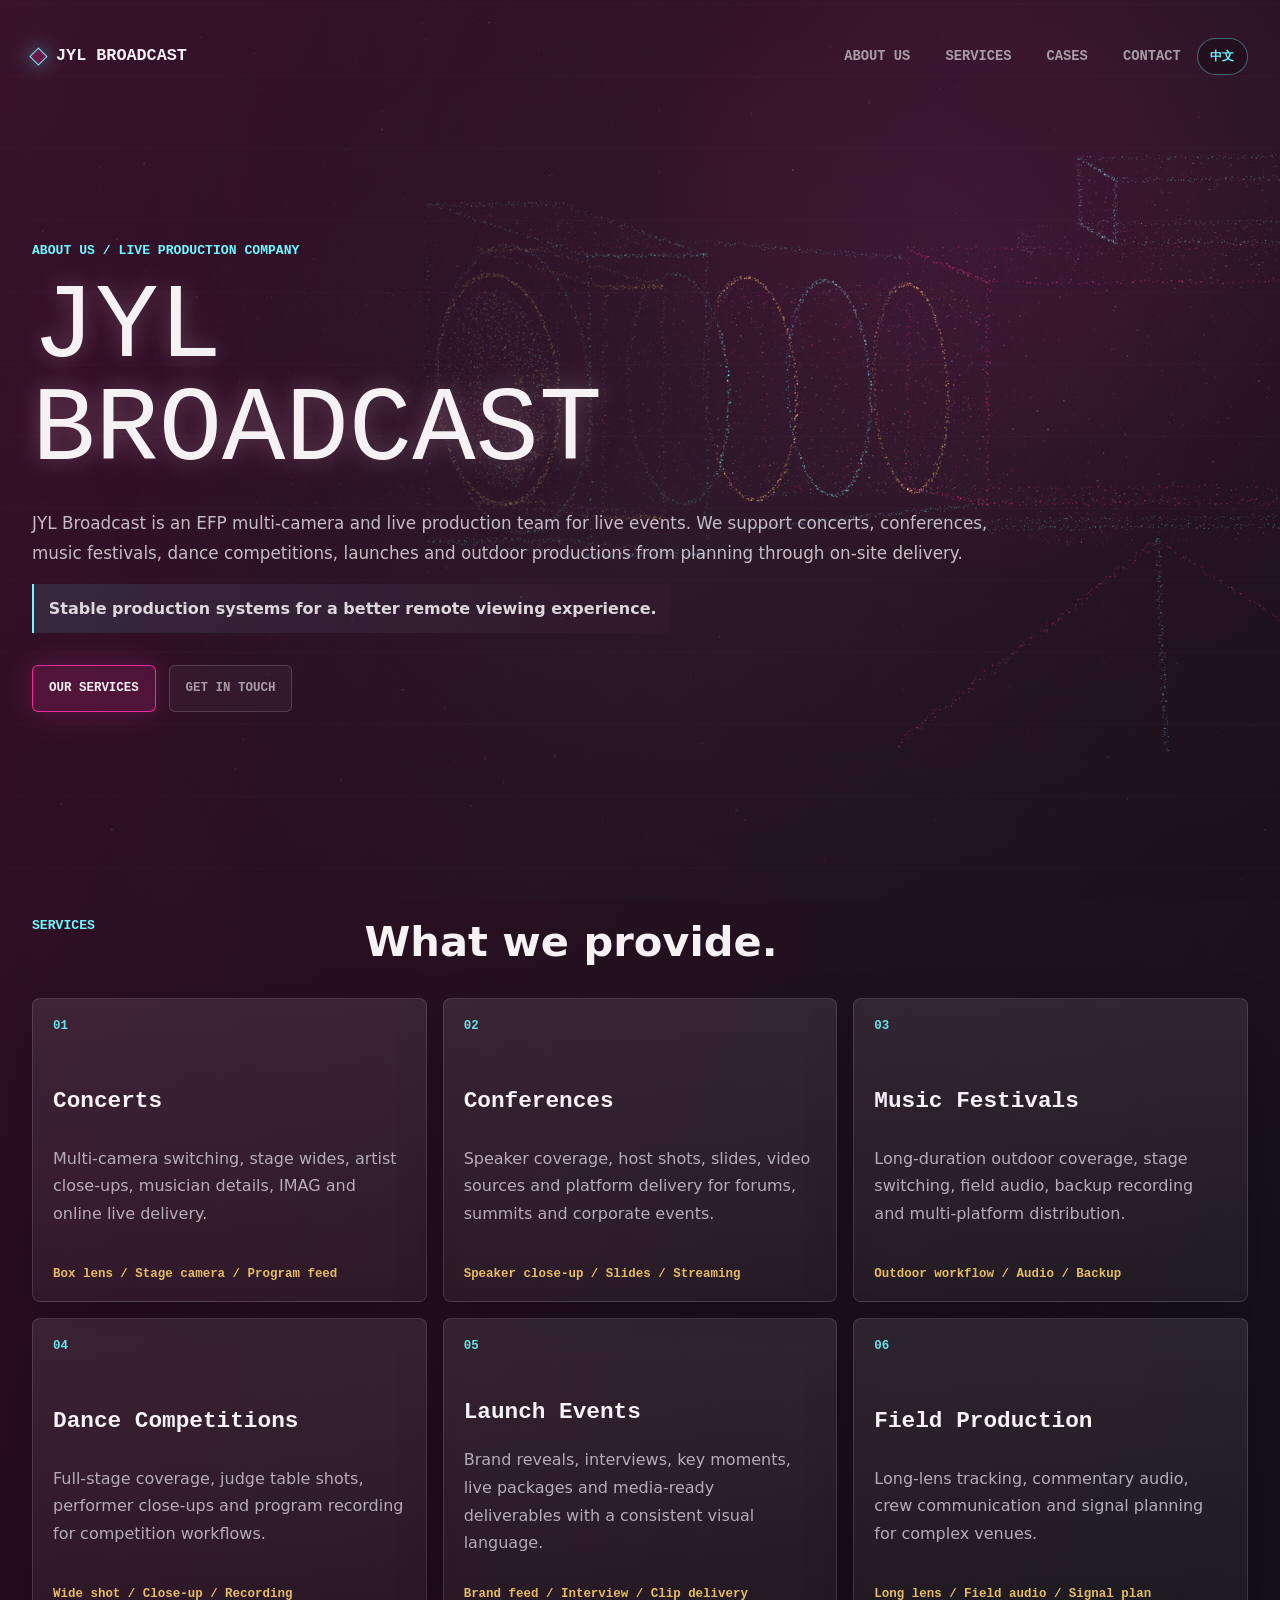
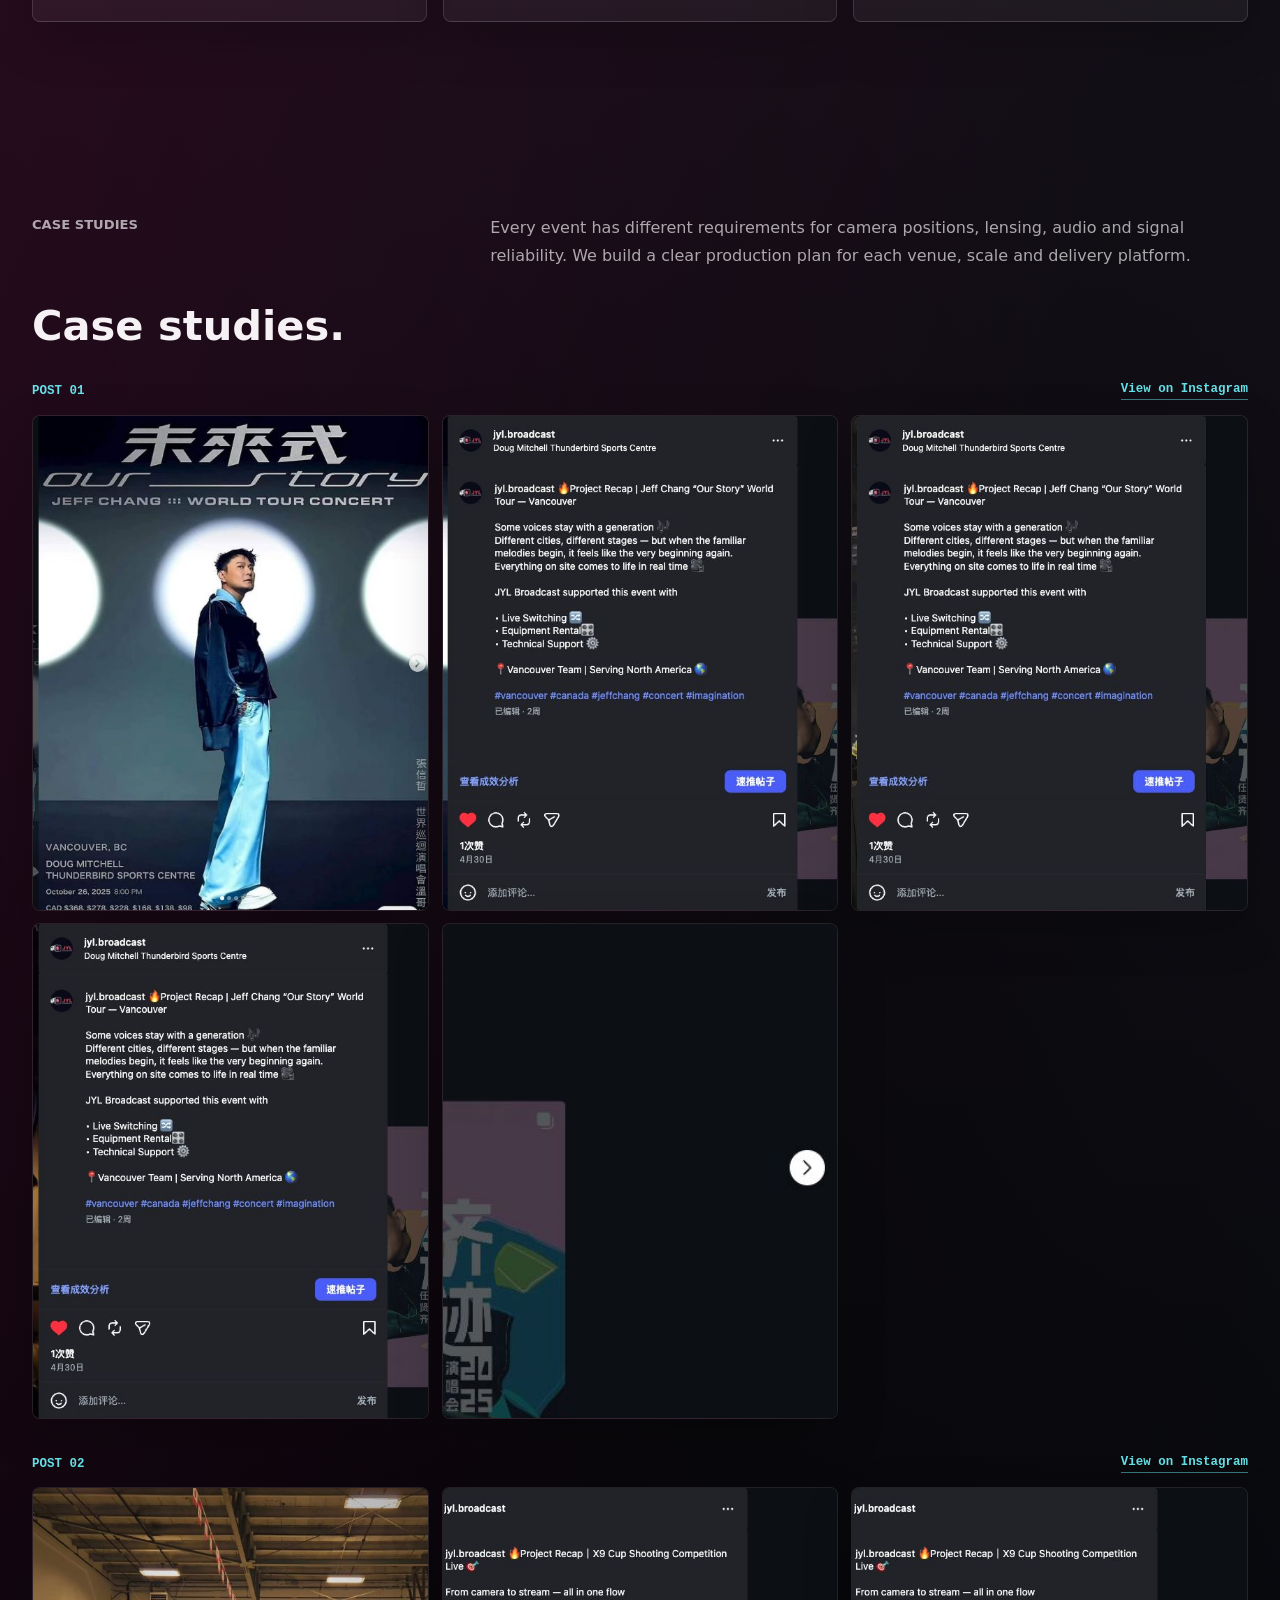
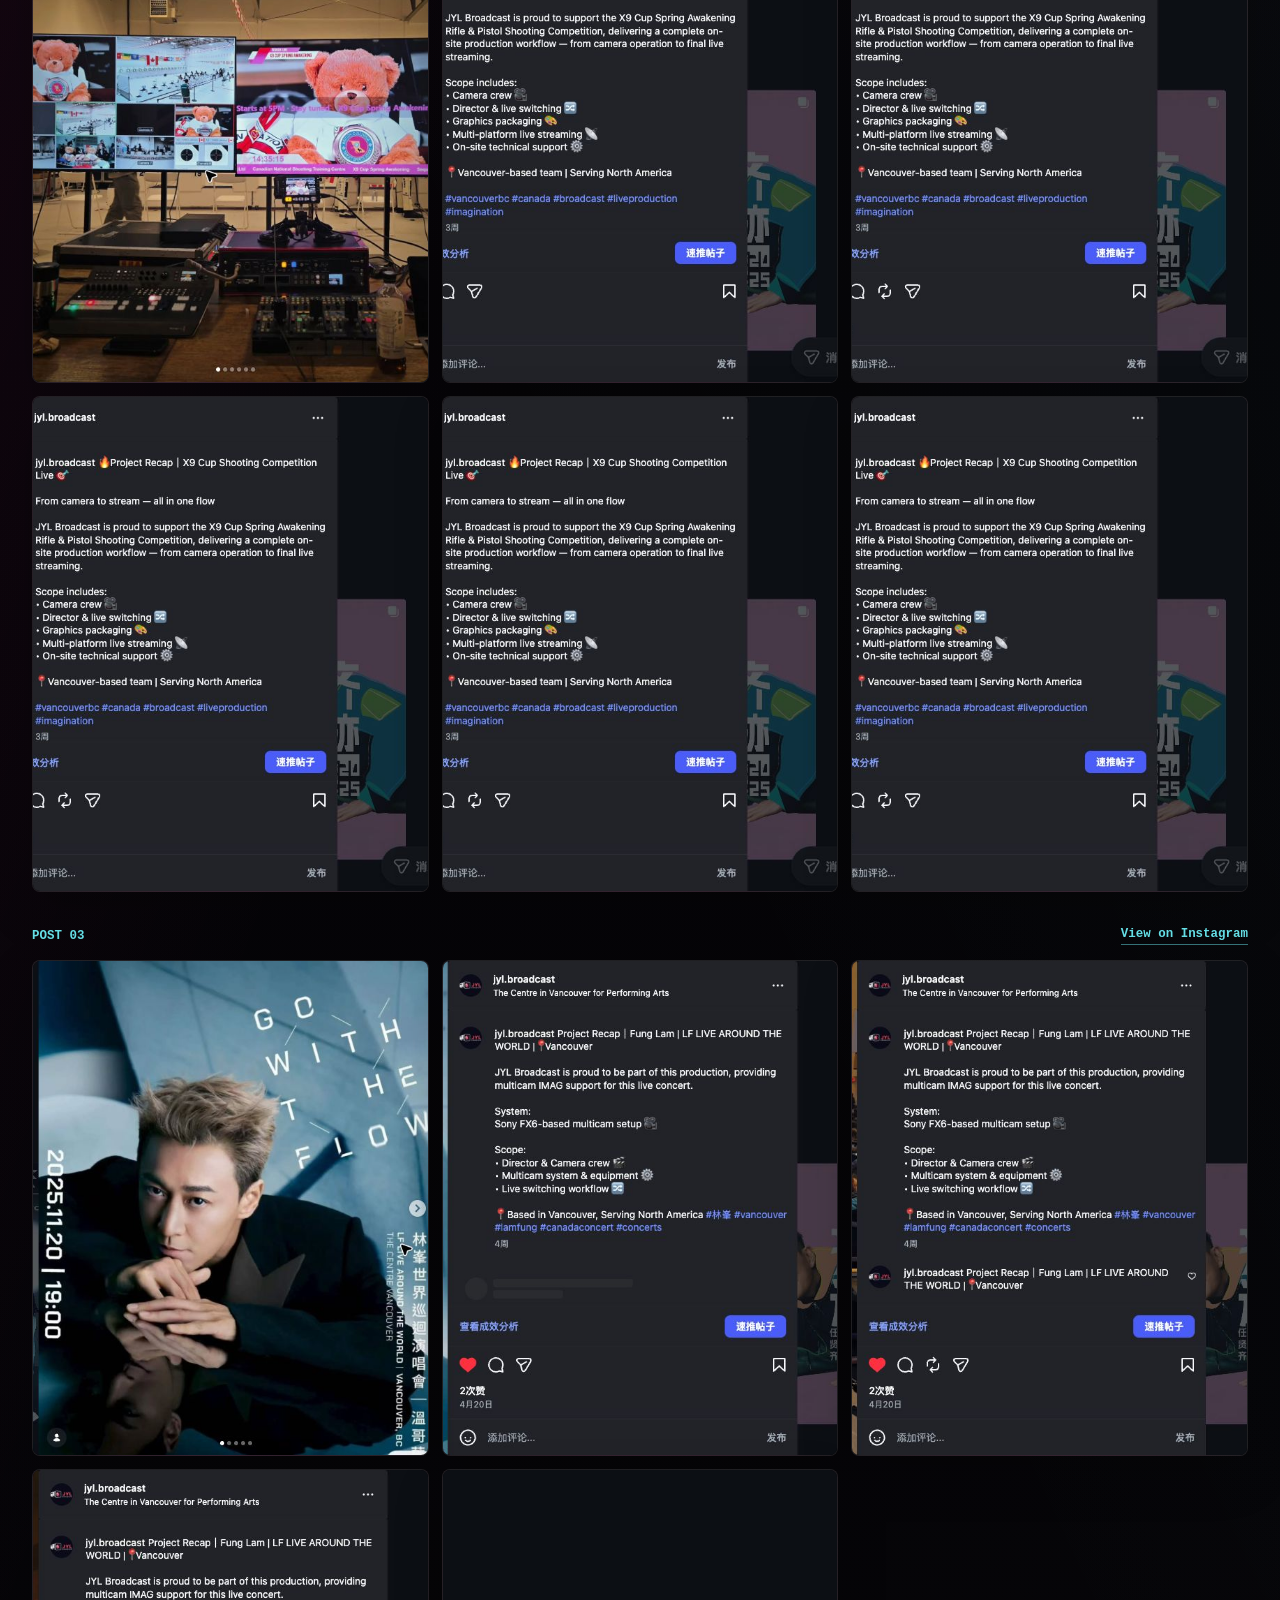
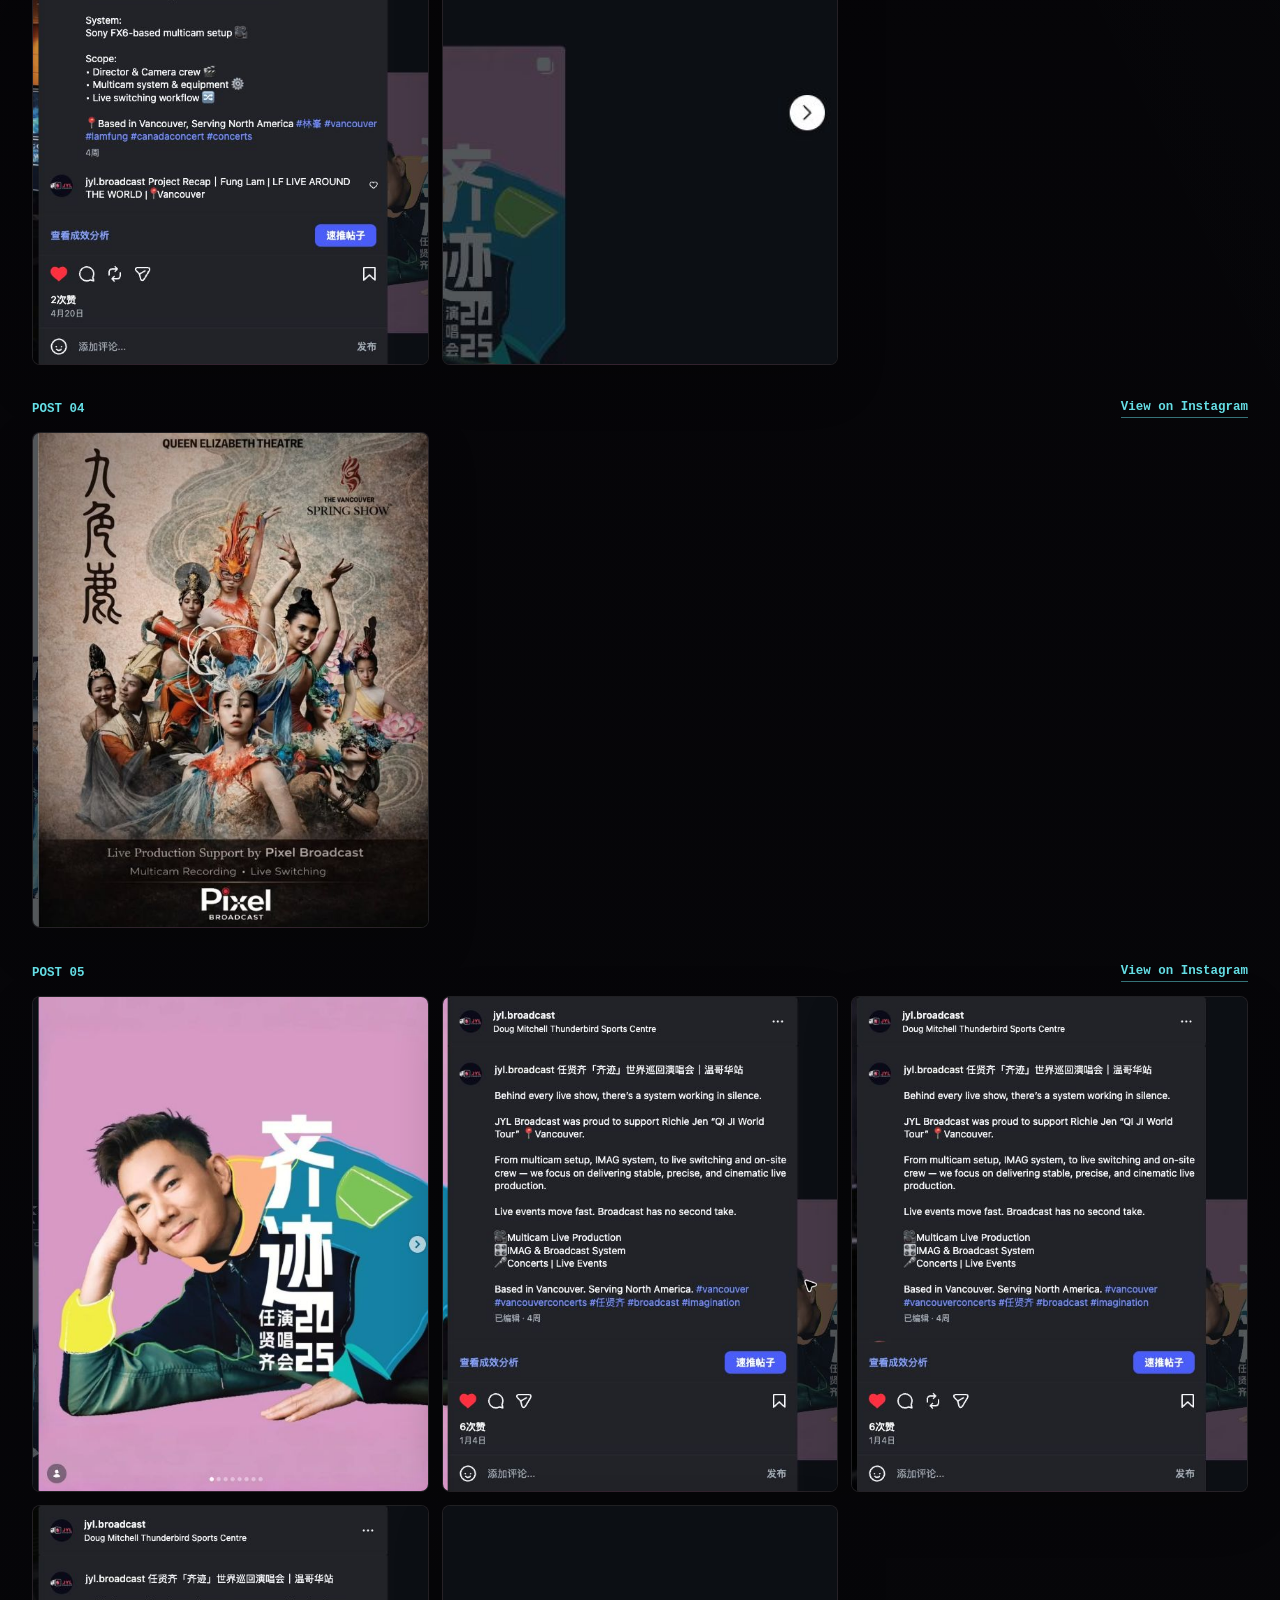
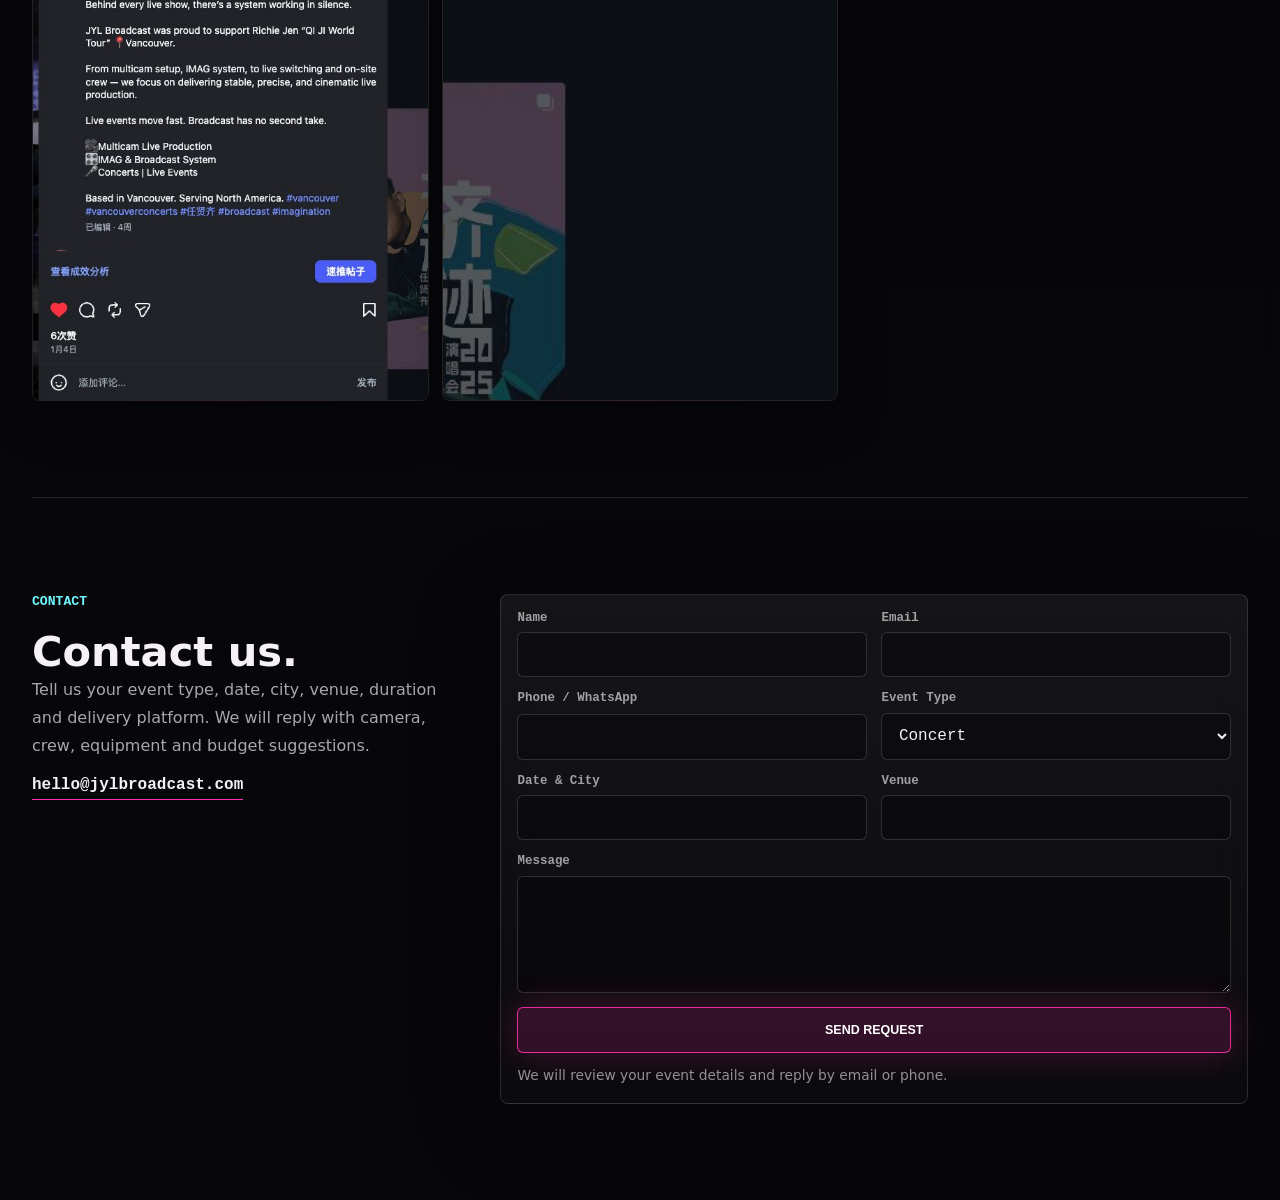
==== index.html @ d60b299b "Initial JYL Broadcast website" ====
<!doctype html>
<html lang="en">
  <head>
    <meta charset="utf-8" />
    <meta name="viewport" content="width=device-width, initial-scale=1" />
    <title>JYL Broadcast | EFP & Live Production</title>
    <meta
      name="description"
      content="JYL Broadcast provides EFP camera crews, broadcast lens packages, multi-camera live production, equipment support, case studies, and live streaming delivery."
    />
    <link rel="stylesheet" href="styles.css?v=16" />
  </head>
  <body>
    <canvas id="signal-field" aria-hidden="true"></canvas>
    <div class="page-noise" aria-hidden="true"></div>

    <header class="site-header" aria-label="Primary navigation">
      <a class="brand" href="#top" aria-label="JYL Broadcast home">
        <span class="brand-mark"></span>
        <span>JYL BROADCAST</span>
      </a>
      <div class="header-actions">
        <nav class="nav-links">
          <a href="#about" data-i18n="navAbout">ABOUT US</a>
          <a href="#services" data-i18n="navServices">SERVICES</a>
          <a href="#cases" data-i18n="navCases">CASES</a>
          <a href="#contact" data-i18n="navContact">CONTACT</a>
        </nav>
        <button class="language-toggle" type="button" aria-label="Switch language" data-lang-toggle>中文</button>
      </div>
    </header>

    <main id="top">
      <section class="hero hero-about" id="about" aria-labelledby="hero-title">
        <div class="hero-copy">
          <p class="kicker" data-i18n="heroKicker">ABOUT US / LIVE PRODUCTION COMPANY</p>
          <h1 id="hero-title">
            <span>JYL</span>
            <span>BROADCAST</span>
          </h1>
          <p class="hero-text" data-i18n="heroText">
            JYL Broadcast is an EFP multi-camera and live production team for live events. We support concerts,
            conferences, music festivals, dance competitions, launches and outdoor productions from planning through
            on-site delivery.
          </p>
          <p class="hero-statement" data-i18n="heroStatement">Stable production systems for a better remote viewing experience.</p>
          <div class="hero-actions" aria-label="Primary actions">
            <a class="button button-primary" href="#services" data-i18n="heroPrimary">OUR SERVICES</a>
            <a class="button button-ghost" href="#contact" data-i18n="heroSecondary">GET IN TOUCH</a>
          </div>
        </div>
      </section>

      <section class="band services-showcase" id="services" aria-labelledby="services-title">
        <div class="section-head">
          <p class="kicker" data-i18n="servicesKicker">SERVICES</p>
          <h2 id="services-title" data-i18n="servicesTitle">What we provide.</h2>
        </div>
        <div class="service-grid">
          <article class="service-card">
            <span>01</span>
            <h3 data-i18n="serviceConcertTitle">Concerts</h3>
            <p data-i18n="serviceConcertText">Multi-camera switching, stage wides, artist close-ups, musician details, IMAG and online live delivery.</p>
            <strong data-i18n="serviceConcertMeta">Box lens / Stage camera / Program feed</strong>
          </article>
          <article class="service-card">
            <span>02</span>
            <h3 data-i18n="serviceConferenceTitle">Conferences</h3>
            <p data-i18n="serviceConferenceText">Speaker coverage, host shots, slides, video sources and platform delivery for forums, summits and corporate events.</p>
            <strong data-i18n="serviceConferenceMeta">Speaker close-up / Slides / Streaming</strong>
          </article>
          <article class="service-card">
            <span>03</span>
            <h3 data-i18n="serviceFestivalTitle">Music Festivals</h3>
            <p data-i18n="serviceFestivalText">Long-duration outdoor coverage, stage switching, field audio, backup recording and multi-platform distribution.</p>
            <strong data-i18n="serviceFestivalMeta">Outdoor workflow / Audio / Backup</strong>
          </article>
          <article class="service-card">
            <span>04</span>
            <h3 data-i18n="serviceDanceTitle">Dance Competitions</h3>
            <p data-i18n="serviceDanceText">Full-stage coverage, judge table shots, performer close-ups and program recording for competition workflows.</p>
            <strong data-i18n="serviceDanceMeta">Wide shot / Close-up / Recording</strong>
          </article>
          <article class="service-card">
            <span>05</span>
            <h3 data-i18n="serviceLaunchTitle">Launch Events</h3>
            <p data-i18n="serviceLaunchText">Brand reveals, interviews, key moments, live packages and media-ready deliverables with a consistent visual language.</p>
            <strong data-i18n="serviceLaunchMeta">Brand feed / Interview / Clip delivery</strong>
          </article>
          <article class="service-card">
            <span>06</span>
            <h3 data-i18n="serviceFieldTitle">Field Production</h3>
            <p data-i18n="serviceFieldText">Long-lens tracking, commentary audio, crew communication and signal planning for complex venues.</p>
            <strong data-i18n="serviceFieldMeta">Long lens / Field audio / Signal plan</strong>
          </article>
        </div>
      </section>

      <section class="band cases-band" id="cases" aria-labelledby="cases-title">
        <div class="studio-copy">
          <p class="kicker" data-i18n="casesKicker">CASE STUDIES</p>
          <h2 id="cases-title" data-i18n="casesTitle">Case studies.</h2>
          <p data-i18n="casesText">
            Every event has different requirements for camera positions, lensing, audio and signal reliability. We build
            a clear production plan for each venue, scale and delivery platform.
          </p>
        </div>
        <div class="post-gallery-list" aria-label="Instagram photo posts">
          <article class="post-gallery">
            <header class="post-gallery-head">
              <span>POST 01</span>
              <a href="https://www.instagram.com/jyl.broadcast/p/DXxr6HCmgyr/" target="_blank" rel="noreferrer" data-i18n="caseOpen">View on Instagram</a>
            </header>
            <div class="post-photo-grid">
              <figure><img src="assets/cases/case-01-01.jpg" alt="JYL Broadcast Instagram post 01 photo 01" /></figure>
              <figure><img src="assets/cases/case-01-02.jpg" alt="JYL Broadcast Instagram post 01 photo 02" /></figure>
              <figure><img src="assets/cases/case-01-03.jpg" alt="JYL Broadcast Instagram post 01 photo 03" /></figure>
              <figure><img src="assets/cases/case-01-04.jpg" alt="JYL Broadcast Instagram post 01 photo 04" /></figure>
              <figure><img src="assets/cases/case-01-05.jpg" alt="JYL Broadcast Instagram post 01 photo 05" /></figure>
            </div>
          </article>
          <article class="post-gallery">
            <header class="post-gallery-head">
              <span>POST 02</span>
              <a href="https://www.instagram.com/jyl.broadcast/p/DXas-JMAK3S/" target="_blank" rel="noreferrer" data-i18n="caseOpen">View on Instagram</a>
            </header>
            <div class="post-photo-grid">
              <figure><img src="assets/cases/case-02-01.jpg" alt="JYL Broadcast Instagram post 02 photo 01" /></figure>
              <figure><img src="assets/cases/case-02-02.jpg" alt="JYL Broadcast Instagram post 02 photo 02" /></figure>
              <figure><img src="assets/cases/case-02-03.jpg" alt="JYL Broadcast Instagram post 02 photo 03" /></figure>
              <figure><img src="assets/cases/case-02-04.jpg" alt="JYL Broadcast Instagram post 02 photo 04" /></figure>
              <figure><img src="assets/cases/case-02-05.jpg" alt="JYL Broadcast Instagram post 02 photo 05" /></figure>
              <figure><img src="assets/cases/case-02-06.jpg" alt="JYL Broadcast Instagram post 02 photo 06" /></figure>
            </div>
          </article>
          <article class="post-gallery">
            <header class="post-gallery-head">
              <span>POST 03</span>
              <a href="https://www.instagram.com/jyl.broadcast/p/DXXhfUVEiCZ/" target="_blank" rel="noreferrer" data-i18n="caseOpen">View on Instagram</a>
            </header>
            <div class="post-photo-grid">
              <figure><img src="assets/cases/case-03-01.jpg" alt="JYL Broadcast Instagram post 03 photo 01" /></figure>
              <figure><img src="assets/cases/case-03-02.jpg" alt="JYL Broadcast Instagram post 03 photo 02" /></figure>
              <figure><img src="assets/cases/case-03-03.jpg" alt="JYL Broadcast Instagram post 03 photo 03" /></figure>
              <figure><img src="assets/cases/case-03-04.jpg" alt="JYL Broadcast Instagram post 03 photo 04" /></figure>
              <figure><img src="assets/cases/case-03-05.jpg" alt="JYL Broadcast Instagram post 03 photo 05" /></figure>
            </div>
          </article>
          <article class="post-gallery">
            <header class="post-gallery-head">
              <span>POST 04</span>
              <a href="https://www.instagram.com/jyl.broadcast/p/DT4lMk7DkZz/" target="_blank" rel="noreferrer" data-i18n="caseOpen">View on Instagram</a>
            </header>
            <div class="post-photo-grid">
              <figure><img src="assets/cases/case-04-01.jpg" alt="JYL Broadcast Instagram post 04 photo 01" /></figure>
            </div>
          </article>
          <article class="post-gallery">
            <header class="post-gallery-head">
              <span>POST 05</span>
              <a href="https://www.instagram.com/jyl.broadcast/p/DTHoePQDjdo/" target="_blank" rel="noreferrer" data-i18n="caseOpen">View on Instagram</a>
            </header>
            <div class="post-photo-grid">
              <figure><img src="assets/cases/case-05-01.jpg" alt="JYL Broadcast Instagram post 05 photo 01" /></figure>
              <figure><img src="assets/cases/case-05-02.jpg" alt="JYL Broadcast Instagram post 05 photo 02" /></figure>
              <figure><img src="assets/cases/case-05-03.jpg" alt="JYL Broadcast Instagram post 05 photo 03" /></figure>
              <figure><img src="assets/cases/case-05-04.jpg" alt="JYL Broadcast Instagram post 05 photo 04" /></figure>
              <figure><img src="assets/cases/case-05-05.jpg" alt="JYL Broadcast Instagram post 05 photo 05" /></figure>
            </div>
          </article>
        </div>
      </section>

      <section class="band contact-section" id="contact" aria-labelledby="contact-title">
        <div class="contact-copy">
          <p class="kicker" data-i18n="contactKicker">CONTACT</p>
          <h2 id="contact-title" data-i18n="contactTitle">Contact us.</h2>
          <p data-i18n="contactText">
            Tell us your event type, date, city, venue, duration and delivery platform. We will reply with camera, crew,
            equipment and budget suggestions.
          </p>
          <a class="contact-link" href="mailto:hello@jylbroadcast.com">hello@jylbroadcast.com</a>
        </div>
        <form class="contact-form" name="contact" method="post" action="/thank-you.html" data-netlify="true" netlify-honeypot="bot-field">
          <input type="hidden" name="form-name" value="contact" />
          <p class="hidden-field">
            <label>
              Do not fill this field
              <input name="bot-field" />
            </label>
          </p>
          <label>
            <span data-i18n="formName">Name</span>
            <input type="text" name="name" autocomplete="name" required />
          </label>
          <label>
            <span data-i18n="formEmail">Email</span>
            <input type="email" name="email" autocomplete="email" required />
          </label>
          <label>
            <span data-i18n="formPhone">Phone / WhatsApp</span>
            <input type="tel" name="phone" autocomplete="tel" />
          </label>
          <label>
            <span data-i18n="formEvent">Event Type</span>
            <select name="event_type" required>
              <option value="Concert" data-i18n="optionConcert">Concert</option>
              <option value="Conference" data-i18n="optionConference">Conference</option>
              <option value="Music Festival" data-i18n="optionFestival">Music Festival</option>
              <option value="Dance Competition" data-i18n="optionDance">Dance Competition</option>
              <option value="Launch Event" data-i18n="optionLaunch">Launch Event</option>
              <option value="Field Production" data-i18n="optionField">Field Production</option>
            </select>
          </label>
          <label>
            <span data-i18n="formDateCity">Date & City</span>
            <input type="text" name="date_city" required />
          </label>
          <label>
            <span data-i18n="formVenue">Venue</span>
            <input type="text" name="venue" />
          </label>
          <label class="full">
            <span data-i18n="formMessage">Message</span>
            <textarea name="message" rows="5" required></textarea>
          </label>
          <button class="button button-primary" type="submit" data-i18n="formSubmit">SEND REQUEST</button>
          <p class="form-note" data-i18n="formNote">We will review your event details and reply by email or phone.</p>
        </form>
      </section>
    </main>

    <script src="script.js?v=16"></script>
  </body>
</html>
---- styles.css ----
:root {
  color-scheme: dark;
  --ink: #050407;
  --ink-soft: #0b070d;
  --plum: #210814;
  --wine: #4b0d27;
  --rose: #ff2eaa;
  --rose-soft: #b01770;
  --cyan: #70f7ff;
  --amber: #ffd36c;
  --text: #f5f1f4;
  --muted: #a99ca6;
  --line: rgba(255, 255, 255, 0.16);
  --glass: rgba(255, 255, 255, 0.055);
  --shadow: 0 20px 80px rgba(0, 0, 0, 0.36);
  --shell: min(100% - clamp(1.5rem, 5vw, 7rem), 1680px);
  font-family:
    ui-monospace, SFMono-Regular, Menlo, Monaco, Consolas, "Liberation Mono",
    "Courier New", monospace;
}

* {
  box-sizing: border-box;
}

html {
  scroll-behavior: smooth;
}

body {
  margin: 0;
  min-width: 320px;
  background:
    linear-gradient(110deg, rgba(255, 46, 170, 0.14), transparent 44%),
    linear-gradient(245deg, rgba(112, 247, 255, 0.06), transparent 52%),
    linear-gradient(180deg, #160711 0%, var(--ink) 46%, #07070a 100%);
  color: var(--text);
  overflow-x: hidden;
}

body::selection {
  background: var(--rose);
  color: var(--ink);
}

a {
  color: inherit;
  text-decoration: none;
}

#signal-field,
.page-noise {
  position: fixed;
  inset: 0;
  pointer-events: none;
}

#signal-field {
  z-index: 0;
}

.page-noise {
  z-index: 1;
  opacity: 0.16;
  background-image:
    linear-gradient(rgba(255, 255, 255, 0.025) 1px, transparent 1px),
    linear-gradient(90deg, rgba(255, 255, 255, 0.018) 1px, transparent 1px);
  background-size: 36px 36px;
  mask-image: linear-gradient(180deg, rgba(0, 0, 0, 0.92), transparent 86%);
}

.site-header,
main {
  position: relative;
  z-index: 2;
}

.site-header {
  display: flex;
  align-items: center;
  justify-content: space-between;
  gap: 1.5rem;
  width: var(--shell);
  margin: 0 auto;
  padding: 2.4rem 0 0;
}

.brand,
.nav-links {
  display: flex;
  align-items: center;
}

.brand {
  gap: 0.7rem;
  font-size: 1.05rem;
  font-weight: 800;
  line-height: 1;
}

.brand-mark {
  width: 0.8rem;
  height: 0.8rem;
  border: 1px solid var(--cyan);
  box-shadow:
    0 0 18px rgba(112, 247, 255, 0.52),
    inset 0 0 10px rgba(255, 46, 170, 0.5);
  transform: rotate(45deg);
}

.nav-links {
  gap: 2.2rem;
  color: var(--muted);
  font-size: 0.86rem;
  font-weight: 700;
}

.header-actions {
  display: flex;
  align-items: center;
  gap: 1rem;
}

.language-toggle {
  display: inline-flex;
  align-items: center;
  justify-content: center;
  min-width: 3.2rem;
  min-height: 2.3rem;
  border: 1px solid rgba(112, 247, 255, 0.38);
  border-radius: 999px;
  background: rgba(5, 4, 7, 0.28);
  color: var(--cyan);
  cursor: pointer;
  font: inherit;
  font-size: 0.74rem;
  font-weight: 800;
  transition:
    border-color 180ms ease,
    background 180ms ease,
    color 180ms ease,
    transform 180ms ease;
}

.language-toggle:hover,
.language-toggle:focus-visible {
  border-color: rgba(255, 46, 170, 0.68);
  background: rgba(255, 46, 170, 0.12);
  color: var(--text);
  outline: none;
  transform: translateY(-1px);
}

.nav-links a {
  transition:
    color 180ms ease,
    text-shadow 180ms ease;
}

.nav-links a:hover,
.nav-links a:focus-visible {
  color: var(--text);
  text-shadow: 0 0 18px rgba(255, 46, 170, 0.72);
}

.hero {
  display: grid;
  grid-template-columns: minmax(0, 1fr);
  align-items: center;
  gap: 2rem;
  width: var(--shell);
  min-height: calc(100svh - 9rem);
  margin: 0 auto;
  padding: 6rem 0 3rem;
}

.hero-copy {
  max-width: 68rem;
}

.kicker {
  margin: 0 0 1.2rem;
  color: var(--cyan);
  font-size: 0.82rem;
  font-weight: 800;
}

h1,
h2,
h3,
p {
  margin-top: 0;
}

h1 {
  margin-bottom: 1.5rem;
  font-size: 6.6rem;
  font-weight: 500;
  line-height: 0.98;
  text-shadow:
    0 0 22px rgba(255, 255, 255, 0.22),
    0 0 58px rgba(255, 46, 170, 0.16);
}

h1 span {
  display: block;
}

.hero-text {
  max-width: 61rem;
  margin-bottom: 1rem;
  color: rgba(245, 241, 244, 0.76);
  font-family:
    Inter, ui-sans-serif, system-ui, -apple-system, BlinkMacSystemFont, "Segoe UI",
    sans-serif;
  font-size: 1.05rem;
  line-height: 1.8;
}

.hero-statement {
  display: inline-flex;
  max-width: 100%;
  margin-bottom: 2rem;
  padding: 0.78rem 0.92rem;
  border-left: 2px solid var(--cyan);
  background: linear-gradient(90deg, rgba(112, 247, 255, 0.105), rgba(255, 46, 170, 0.035));
  color: rgba(245, 241, 244, 0.88);
  font-family:
    Inter, ui-sans-serif, system-ui, -apple-system, BlinkMacSystemFont, "Segoe UI",
    sans-serif;
  font-size: 1rem;
  font-weight: 700;
  line-height: 1.5;
}

.hero-actions {
  display: flex;
  flex-wrap: wrap;
  gap: 0.8rem;
}

.hero-trust {
  display: grid;
  grid-template-columns: repeat(3, minmax(0, 1fr));
  gap: 0.65rem;
  max-width: 48rem;
  margin-top: 1.3rem;
}

.hero-trust article,
.hero-service-strip a,
.proof-strip div,
.testimonial-band {
  border: 1px solid rgba(255, 255, 255, 0.12);
  border-radius: 8px;
  background:
    linear-gradient(180deg, rgba(255, 255, 255, 0.064), rgba(255, 255, 255, 0.022)),
    rgba(5, 4, 7, 0.3);
  backdrop-filter: blur(16px);
}

.hero-trust article {
  min-height: 8.2rem;
  padding: 0.85rem;
}

.hero-trust span,
.hero-service-strip span,
.proof-strip span {
  display: block;
  margin-bottom: 0.8rem;
  color: rgba(112, 247, 255, 0.9);
  font-size: 0.7rem;
  font-weight: 800;
}

.hero-trust strong,
.hero-service-strip strong,
.proof-strip strong {
  display: block;
  color: var(--text);
  font-size: 0.9rem;
}

.hero-trust p,
.proof-strip p {
  margin: 0.58rem 0 0;
  color: rgba(245, 241, 244, 0.62);
  font-family:
    Inter, ui-sans-serif, system-ui, -apple-system, BlinkMacSystemFont, "Segoe UI",
    sans-serif;
  font-size: 0.82rem;
  line-height: 1.55;
}

.button {
  display: inline-flex;
  align-items: center;
  justify-content: center;
  min-height: 2.9rem;
  padding: 0.86rem 1rem;
  border: 1px solid var(--line);
  border-radius: 6px;
  font-size: 0.78rem;
  font-weight: 800;
  transition:
    border-color 180ms ease,
    background 180ms ease,
    color 180ms ease,
    transform 180ms ease;
}

.button:hover,
.button:focus-visible {
  transform: translateY(-2px);
}

.button-primary {
  border-color: rgba(255, 46, 170, 0.9);
  background: rgba(255, 46, 170, 0.16);
  box-shadow: 0 0 34px rgba(255, 46, 170, 0.22);
}

.button-ghost {
  color: var(--muted);
  background: rgba(255, 255, 255, 0.035);
}

.button-ghost:hover,
.button-ghost:focus-visible {
  color: var(--text);
  border-color: rgba(112, 247, 255, 0.48);
}

.hero-panel {
  justify-self: end;
  width: min(100%, 22rem);
  padding: 1.2rem;
  border: 1px solid rgba(255, 255, 255, 0.14);
  border-radius: 8px;
  background:
    linear-gradient(135deg, rgba(255, 255, 255, 0.072), rgba(255, 255, 255, 0.026)),
    rgba(5, 4, 7, 0.38);
  box-shadow: var(--shadow);
  backdrop-filter: blur(18px);
}

.status-light {
  display: flex;
  align-items: center;
  gap: 0.72rem;
  margin-bottom: 1.2rem;
  color: var(--amber);
  font-size: 0.78rem;
}

.status-light span {
  width: 0.62rem;
  height: 0.62rem;
  border-radius: 999px;
  background: var(--amber);
  box-shadow: 0 0 18px rgba(255, 211, 108, 0.88);
  animation: pulse 1.8s ease-in-out infinite;
}

.hero-panel dl {
  display: grid;
  gap: 0.7rem;
  margin: 0;
}

.hero-panel div {
  display: flex;
  align-items: baseline;
  justify-content: space-between;
  gap: 1rem;
  padding-top: 0.7rem;
  border-top: 1px solid rgba(255, 255, 255, 0.1);
}

.hero-panel dt {
  color: var(--muted);
  font-size: 0.72rem;
}

.hero-panel dd {
  margin: 0;
  color: var(--text);
  font-size: 0.82rem;
  font-weight: 800;
}

.about-panel {
  align-self: center;
  justify-self: end;
  width: min(100%, 25rem);
  padding: 1.25rem;
  border: 1px solid rgba(255, 255, 255, 0.13);
  border-radius: 8px;
  background:
    linear-gradient(155deg, rgba(255, 46, 170, 0.11), rgba(255, 255, 255, 0.026)),
    rgba(5, 4, 7, 0.4);
  box-shadow: var(--shadow);
  backdrop-filter: blur(18px);
}

.about-panel h2 {
  margin-bottom: 1rem;
  font-size: 1.58rem;
}

.about-panel p:not(.kicker) {
  color: rgba(245, 241, 244, 0.7);
  font-family:
    Inter, ui-sans-serif, system-ui, -apple-system, BlinkMacSystemFont, "Segoe UI",
    sans-serif;
  line-height: 1.75;
}

.about-stats {
  display: grid;
  gap: 0.7rem;
  margin-top: 1.3rem;
}

.about-stats div {
  display: flex;
  align-items: baseline;
  justify-content: space-between;
  gap: 1rem;
  padding-top: 0.72rem;
  border-top: 1px solid rgba(255, 255, 255, 0.1);
}

.about-stats strong {
  color: var(--text);
  font-size: 0.9rem;
}

.about-stats span {
  color: rgba(245, 241, 244, 0.58);
  font-size: 0.78rem;
}

.hero-service-strip {
  position: relative;
  z-index: 2;
  display: grid;
  grid-template-columns: repeat(3, minmax(0, 1fr));
  gap: 0.8rem;
  width: var(--shell);
  margin: -1.5rem auto 0;
}

.hero-service-strip a {
  min-height: 7rem;
  padding: 1rem;
  transition:
    border-color 180ms ease,
    transform 180ms ease,
    background 180ms ease;
}

.hero-service-strip a:hover,
.hero-service-strip a:focus-visible {
  border-color: rgba(255, 46, 170, 0.5);
  background:
    linear-gradient(150deg, rgba(255, 46, 170, 0.1), rgba(255, 255, 255, 0.025)),
    rgba(5, 4, 7, 0.34);
  transform: translateY(-2px);
}

.band {
  width: var(--shell);
  margin: 0 auto;
  padding: 6rem 0;
}

.intro-band {
  padding-top: 4.6rem;
  border-top: 1px solid rgba(255, 255, 255, 0.12);
}

.section-head {
  display: grid;
  grid-template-columns: minmax(12rem, 0.34fr) minmax(0, 1fr);
  gap: 2rem;
  align-items: start;
  margin-bottom: 2rem;
}

.section-head.narrow {
  max-width: 55rem;
}

h2 {
  margin-bottom: 0;
  font-family:
    Inter, ui-sans-serif, system-ui, -apple-system, BlinkMacSystemFont, "Segoe UI",
    sans-serif;
  font-size: 2.6rem;
  font-weight: 600;
  line-height: 1.16;
}

.about-grid,
.capability-grid {
  display: grid;
  gap: 1rem;
}

.about-grid {
  grid-template-columns: minmax(0, 1.5fr) repeat(2, minmax(0, 0.75fr));
}

.capability-grid {
  grid-template-columns: minmax(0, 1.15fr) repeat(2, minmax(0, 0.78fr));
  grid-auto-rows: minmax(15rem, auto);
}

.about-copy,
.metric-card,
.capability-card,
.service-list article,
.case-card {
  border: 1px solid rgba(255, 255, 255, 0.13);
  border-radius: 8px;
  background:
    linear-gradient(180deg, rgba(255, 255, 255, 0.07), rgba(255, 255, 255, 0.026)),
    rgba(255, 255, 255, 0.026);
  box-shadow: 0 18px 50px rgba(0, 0, 0, 0.2);
}

.about-copy,
.metric-card,
.capability-card {
  min-height: 18rem;
  padding: 1rem;
  display: flex;
  flex-direction: column;
  justify-content: space-between;
}

.about-copy {
  justify-content: flex-end;
  padding: 1.3rem;
}

.about-copy h3 {
  max-width: 36rem;
  margin-bottom: 1rem;
  font-size: 1.55rem;
  line-height: 1.35;
}

.about-copy p {
  max-width: 42rem;
  margin-bottom: 0;
}

.metric-card {
  min-height: 16rem;
}

.proof-strip {
  display: grid;
  grid-template-columns: repeat(3, minmax(0, 1fr));
  gap: 0.8rem;
  margin-top: 0.9rem;
}

.proof-strip div {
  min-height: 11rem;
  padding: 1rem;
}

.hero-capability {
  grid-row: span 2;
  border-color: rgba(255, 46, 170, 0.42);
  background:
    radial-gradient(circle at 70% 18%, rgba(112, 247, 255, 0.16), transparent 14rem),
    linear-gradient(160deg, rgba(255, 46, 170, 0.14), rgba(255, 255, 255, 0.032)),
    rgba(255, 255, 255, 0.035);
}

.capability-card dl {
  display: grid;
  gap: 0.7rem;
  margin: 1.4rem 0 0;
}

.capability-card dl div {
  display: grid;
  grid-template-columns: 4.5rem minmax(0, 1fr);
  gap: 1rem;
  padding-top: 0.72rem;
  border-top: 1px solid rgba(255, 255, 255, 0.1);
}

.capability-card dt,
.capability-card li {
  color: rgba(245, 241, 244, 0.58);
  font-family:
    Inter, ui-sans-serif, system-ui, -apple-system, BlinkMacSystemFont, "Segoe UI",
    sans-serif;
}

.capability-card dd {
  margin: 0;
  color: var(--text);
  font-weight: 800;
}

.capability-card ul {
  display: grid;
  gap: 0.65rem;
  margin: 1.2rem 0 0;
  padding: 0;
  list-style: none;
}

.capability-card li {
  position: relative;
  padding-left: 1rem;
}

.capability-card li::before {
  content: "";
  position: absolute;
  left: 0;
  top: 0.68em;
  width: 0.34rem;
  height: 0.34rem;
  border-radius: 999px;
  background: var(--cyan);
  box-shadow: 0 0 14px rgba(112, 247, 255, 0.58);
}

.card-index,
.metric-card span,
.case-card span {
  color: rgba(112, 247, 255, 0.9);
  font-size: 0.78rem;
  font-weight: 800;
}

.metric-card strong,
.case-card strong {
  display: block;
}

.capability-card h3,
.service-list h3 {
  margin-bottom: 0.8rem;
  font-size: 1.25rem;
}

.about-copy p,
.metric-card p,
.capability-card p,
.service-list p,
.studio-copy p,
.case-card p,
.contact-actions p {
  color: rgba(245, 241, 244, 0.68);
  font-family:
    Inter, ui-sans-serif, system-ui, -apple-system, BlinkMacSystemFont, "Segoe UI",
    sans-serif;
  line-height: 1.75;
}

.metric-card p,
.capability-card p {
  margin-bottom: 0;
}

.services-showcase {
  padding-top: 5.4rem;
}

.service-grid {
  display: grid;
  grid-template-columns: repeat(3, minmax(0, 1fr));
  gap: 1rem;
}

.service-card {
  min-height: 19rem;
  padding: 1.25rem;
  border: 1px solid rgba(255, 255, 255, 0.13);
  border-radius: 8px;
  background:
    linear-gradient(180deg, rgba(255, 255, 255, 0.066), rgba(255, 255, 255, 0.024)),
    rgba(255, 255, 255, 0.024);
  box-shadow: 0 18px 50px rgba(0, 0, 0, 0.2);
  display: flex;
  flex-direction: column;
  justify-content: space-between;
}

.service-card span {
  color: rgba(112, 247, 255, 0.9);
  font-size: 0.78rem;
  font-weight: 800;
}

.service-card h3 {
  margin: 2.4rem 0 0.85rem;
  font-size: 1.42rem;
}

.service-card p {
  margin-bottom: 1.4rem;
  color: rgba(245, 241, 244, 0.68);
  font-family:
    Inter, ui-sans-serif, system-ui, -apple-system, BlinkMacSystemFont, "Segoe UI",
    sans-serif;
  line-height: 1.72;
}

.service-card strong {
  color: rgba(255, 211, 108, 0.88);
  font-size: 0.78rem;
}

.ticker {
  position: relative;
  z-index: 2;
  overflow: hidden;
  border-block: 1px solid rgba(255, 255, 255, 0.11);
  background: rgba(255, 255, 255, 0.035);
  color: rgba(245, 241, 244, 0.55);
  font-size: 0.82rem;
  font-weight: 800;
  white-space: nowrap;
}

.ticker div {
  width: max-content;
  padding: 1rem 0;
  animation: ticker 22s linear infinite;
}

.services-band {
  display: grid;
  grid-template-columns: minmax(0, 0.82fr) minmax(20rem, 1fr);
  gap: 2rem;
  align-items: start;
}

.services-band .section-head {
  display: block;
  margin-bottom: 0;
}

.service-list {
  display: grid;
  gap: 0.85rem;
}

.service-list article {
  padding: 1.25rem;
}

.service-list p {
  margin-bottom: 0;
}

.cases-band {
  display: grid;
  grid-template-columns: 1fr;
  gap: 2rem;
  align-items: start;
}

.studio-copy {
  display: grid;
  grid-template-columns: minmax(14rem, 0.36fr) minmax(0, 0.64fr);
  gap: 2rem;
  align-items: start;
}

.studio-copy .kicker {
  grid-column: 1;
}

.studio-copy h2 {
  grid-column: 1;
}

.studio-copy p {
  grid-column: 2;
  grid-row: 1 / span 2;
  max-width: 48rem;
  margin-bottom: 0;
}

.case-stack {
  display: grid;
  grid-template-columns: repeat(3, minmax(0, 1fr));
  gap: 1rem;
}

.case-card {
  display: grid;
  grid-template-columns: 1fr;
  gap: 1rem;
  min-height: 100%;
  padding: 0.95rem;
  overflow: hidden;
}

.case-card > div:not(.case-visual):not(.case-gallery) {
  display: flex;
  min-height: 12.4rem;
  flex-direction: column;
}

.case-card h3 {
  margin: 0.85rem 0 0.7rem;
  font-size: 1.28rem;
}

.case-card strong {
  display: block;
  margin-top: auto;
  padding-top: 1.1rem;
  color: rgba(255, 211, 108, 0.88);
  font-size: 0.8rem;
}

.case-card p {
  margin-bottom: 0;
  font-size: 0.92rem;
}

.case-gallery {
  display: grid;
  grid-template-columns: minmax(0, 1fr) minmax(0, 0.46fr);
  grid-template-rows: repeat(2, minmax(0, 1fr));
  gap: 0.45rem;
  aspect-ratio: 4 / 5;
}

.case-gallery .case-visual {
  width: 100%;
  height: 100%;
  aspect-ratio: auto;
}

.case-gallery .case-visual:first-child {
  grid-row: 1 / span 2;
}

.case-gallery .case-visual:only-child {
  grid-column: 1 / -1;
  grid-row: 1 / -1;
}

.case-visual {
  aspect-ratio: 4 / 5;
  min-height: 0;
  border-radius: 6px;
  border: 1px solid rgba(255, 255, 255, 0.1);
  background:
    linear-gradient(180deg, rgba(5, 4, 7, 0), rgba(5, 4, 7, 0.34)),
    var(--case-image, linear-gradient(160deg, rgba(255, 46, 170, 0.2), rgba(112, 247, 255, 0.1))),
    linear-gradient(rgba(255, 255, 255, 0.1) 1px, transparent 1px),
    linear-gradient(90deg, rgba(255, 255, 255, 0.06) 1px, transparent 1px),
    radial-gradient(circle at 50% 32%, rgba(255, 46, 170, 0.42), transparent 5rem),
    linear-gradient(160deg, rgba(112, 247, 255, 0.12), rgba(5, 4, 7, 0.2));
  background-size:
    cover,
    cover,
    24px 24px,
    24px 24px,
    auto,
    auto;
  background-position:
    center,
    var(--case-position, center),
    center,
    center,
    center,
    center;
}

.case-link {
  display: inline-flex;
  width: max-content;
  margin-top: 0.95rem;
  padding-bottom: 0.2rem;
  border-bottom: 1px solid rgba(112, 247, 255, 0.46);
  color: rgba(112, 247, 255, 0.9);
  font-size: 0.75rem;
  font-weight: 800;
}

.post-gallery-list {
  display: grid;
  gap: 2.2rem;
}

.post-gallery {
  display: grid;
  gap: 0.9rem;
}

.post-gallery-head {
  display: flex;
  align-items: center;
  justify-content: space-between;
  gap: 1rem;
  color: rgba(112, 247, 255, 0.9);
  font-size: 0.78rem;
  font-weight: 800;
}

.post-gallery-head a {
  padding-bottom: 0.2rem;
  border-bottom: 1px solid rgba(112, 247, 255, 0.46);
}

.post-photo-grid {
  display: grid;
  grid-template-columns: repeat(3, minmax(0, 1fr));
  gap: 0.8rem;
}

.post-photo-grid figure {
  aspect-ratio: 4 / 5;
  margin: 0;
  overflow: hidden;
  border: 1px solid rgba(255, 255, 255, 0.11);
  border-radius: 8px;
  background:
    radial-gradient(circle at 50% 20%, rgba(255, 46, 170, 0.16), transparent 55%),
    rgba(5, 4, 7, 0.35);
  box-shadow: 0 18px 50px rgba(0, 0, 0, 0.2);
}

.post-photo-grid img {
  display: block;
  width: 100%;
  height: 100%;
  object-fit: cover;
}

.case-visual.concert {
  background:
    linear-gradient(115deg, transparent 47%, rgba(255, 211, 108, 0.42) 48%, transparent 54%),
    radial-gradient(circle at 58% 24%, rgba(255, 46, 170, 0.48), transparent 5rem),
    linear-gradient(180deg, rgba(112, 247, 255, 0.12), rgba(5, 4, 7, 0.2));
}

.case-visual.outdoor {
  background:
    radial-gradient(circle at 72% 28%, rgba(112, 247, 255, 0.42), transparent 4.5rem),
    linear-gradient(130deg, rgba(255, 46, 170, 0.18), rgba(255, 211, 108, 0.1)),
    linear-gradient(180deg, rgba(255, 255, 255, 0.05), rgba(5, 4, 7, 0.24));
}

.contact-band {
  position: relative;
  z-index: 2;
  display: flex;
  align-items: end;
  justify-content: space-between;
  gap: 2rem;
  width: var(--shell);
  margin: 0 auto;
  padding: 6rem 0 5rem;
  border-top: 1px solid rgba(255, 255, 255, 0.12);
}

.testimonial-band {
  padding: 2.2rem;
  margin-top: 2rem;
  margin-bottom: 1.5rem;
}

.testimonial-band blockquote {
  margin: 0;
}

.testimonial-band blockquote p {
  max-width: 62rem;
  margin: 0;
  color: rgba(245, 241, 244, 0.78);
  font-family:
    Inter, ui-sans-serif, system-ui, -apple-system, BlinkMacSystemFont, "Segoe UI",
    sans-serif;
  font-size: 1.35rem;
  line-height: 1.65;
}

.contact-band h2 {
  max-width: 42rem;
}

.contact-link {
  display: inline-flex;
  padding-bottom: 0.28rem;
  border-bottom: 1px solid var(--rose);
  color: var(--text);
  font-size: 1rem;
  font-weight: 800;
}

.contact-actions {
  max-width: 24rem;
}

.contact-actions p {
  margin: 1rem 0 0;
  font-size: 0.92rem;
}

.contact-section {
  display: grid;
  grid-template-columns: minmax(0, 0.72fr) minmax(24rem, 1.28fr);
  gap: 3rem;
  align-items: start;
  border-top: 1px solid rgba(255, 255, 255, 0.12);
}

.contact-copy p:not(.kicker) {
  max-width: 35rem;
  color: rgba(245, 241, 244, 0.68);
  font-family:
    Inter, ui-sans-serif, system-ui, -apple-system, BlinkMacSystemFont, "Segoe UI",
    sans-serif;
  line-height: 1.75;
}

.contact-form {
  display: grid;
  grid-template-columns: repeat(2, minmax(0, 1fr));
  gap: 0.9rem;
  padding: 1rem;
  border: 1px solid rgba(255, 255, 255, 0.13);
  border-radius: 8px;
  background:
    linear-gradient(180deg, rgba(255, 255, 255, 0.066), rgba(255, 255, 255, 0.024)),
    rgba(5, 4, 7, 0.36);
  box-shadow: var(--shadow);
  backdrop-filter: blur(18px);
}

.contact-form label {
  display: grid;
  gap: 0.45rem;
}

.contact-form .hidden-field {
  display: none;
}

.contact-form label.full,
.contact-form button,
.contact-form .form-note {
  grid-column: 1 / -1;
}

.contact-form span {
  color: rgba(245, 241, 244, 0.64);
  font-size: 0.78rem;
  font-weight: 800;
}

.contact-form input,
.contact-form select,
.contact-form textarea {
  width: 100%;
  border: 1px solid rgba(255, 255, 255, 0.15);
  border-radius: 6px;
  background: rgba(5, 4, 7, 0.42);
  color: var(--text);
  font: inherit;
  min-height: 2.8rem;
  padding: 0.78rem;
  outline: none;
}

.contact-form textarea {
  resize: vertical;
}

.form-note {
  margin: -0.15rem 0 0;
  color: rgba(245, 241, 244, 0.58);
  font-family:
    Inter, ui-sans-serif, system-ui, -apple-system, BlinkMacSystemFont, "Segoe UI",
    sans-serif;
  font-size: 0.86rem;
  line-height: 1.55;
}

.contact-form input:focus,
.contact-form select:focus,
.contact-form textarea:focus {
  border-color: rgba(112, 247, 255, 0.6);
  box-shadow: 0 0 0 3px rgba(112, 247, 255, 0.08);
}

@keyframes pulse {
  0%,
  100% {
    opacity: 0.58;
    transform: scale(0.9);
  }
  50% {
    opacity: 1;
    transform: scale(1.12);
  }
}

@keyframes ticker {
  from {
    transform: translateX(0);
  }
  to {
    transform: translateX(-50%);
  }
}

@media (min-width: 1440px) {
  .site-header {
    padding-top: 2.8rem;
  }

  .hero {
    min-height: calc(100svh - 8.5rem);
    padding-top: 7rem;
    padding-bottom: 4.5rem;
  }

  h1 {
    font-size: 8.2rem;
  }

  h2 {
    font-size: 3.2rem;
  }

  .hero-text {
    font-size: 1.15rem;
  }

  .hero-statement {
    font-size: 1.06rem;
  }

  .band {
    padding: 7rem 0;
  }
}

@media (min-width: 1760px) {
  h1 {
    font-size: 9rem;
  }

  .hero-copy {
    max-width: 76rem;
  }

  .hero-text {
    max-width: 66rem;
  }
}

@media (max-width: 1100px) {
  .service-grid {
    grid-template-columns: repeat(2, minmax(0, 1fr));
  }

  .case-stack {
    grid-template-columns: repeat(2, minmax(0, 1fr));
  }
}

@media (max-width: 880px) {
  .site-header {
    align-items: flex-start;
    flex-direction: column;
    gap: 1rem;
  }

  .header-actions {
    justify-content: space-between;
    width: 100%;
  }

  .nav-links {
    flex: 1 1 auto;
    gap: 1rem;
    overflow-x: auto;
    padding-bottom: 0.2rem;
  }

  .hero,
  .hero-service-strip,
  .services-band,
  .cases-band,
  .contact-section,
  .section-head {
    grid-template-columns: 1fr;
  }

  .hero {
    min-height: calc(100svh - 8.5rem);
    padding-top: 5rem;
  }

  h1 {
    font-size: 4.7rem;
  }

  h2 {
    font-size: 2.05rem;
  }

  .hero-panel {
    justify-self: start;
  }

  .about-panel {
    justify-self: start;
    width: 100%;
  }

  .hero-trust,
  .proof-strip {
    grid-template-columns: 1fr;
  }

  .about-grid,
  .capability-grid,
  .case-stack,
  .service-grid {
    grid-template-columns: 1fr;
  }

  .about-copy,
  .metric-card,
  .capability-card {
    min-height: 14rem;
  }

  .studio-copy {
    grid-template-columns: 1fr;
    gap: 0.75rem;
  }

  .studio-copy .kicker,
  .studio-copy h2,
  .studio-copy p {
    grid-column: 1;
    grid-row: auto;
  }

  .hero-capability {
    grid-row: auto;
  }

  .case-card {
    grid-template-columns: 1fr;
  }

  .service-card {
    min-height: 15rem;
  }

  .post-photo-grid {
    grid-template-columns: repeat(2, minmax(0, 1fr));
  }

  .contact-band {
    align-items: start;
    flex-direction: column;
  }
}

@media (max-width: 540px) {
  .site-header,
  .hero,
  .hero-service-strip,
  .band,
  .contact-band {
    width: min(100% - 1.5rem, 1680px);
  }

  .site-header {
    padding-top: 1.4rem;
  }

  .brand {
    font-size: 0.95rem;
  }

  .header-actions {
    align-items: stretch;
    flex-direction: column;
    gap: 0.75rem;
  }

  .nav-links {
    flex-wrap: wrap;
    gap: 0.62rem 1rem;
    overflow: visible;
    font-size: 0.74rem;
  }

  .language-toggle {
    align-self: flex-start;
    min-height: 2.15rem;
  }

  .hero {
    min-height: auto;
    padding-top: 3.2rem;
    padding-bottom: 3rem;
  }

  h1 {
    font-size: 3.05rem;
  }

  .hero-text {
    margin-bottom: 1.2rem;
    font-size: 0.94rem;
    line-height: 1.65;
  }

  .hero-statement {
    display: block;
    margin-bottom: 1.4rem;
    padding: 0.72rem 0.78rem;
    font-size: 0.94rem;
  }

  .button {
    flex: 1 1 10rem;
    min-height: 2.65rem;
    padding: 0.72rem 0.65rem;
    font-size: 0.72rem;
  }

  .hero-trust {
    gap: 0.55rem;
  }

  .hero-trust article {
    min-height: auto;
  }

  .hero-service-strip {
    margin-top: 0;
  }

  .hero-panel {
    width: 100%;
    padding: 0.9rem;
  }

  .status-light {
    margin-bottom: 0.7rem;
  }

  .hero-panel dl {
    grid-template-columns: repeat(3, minmax(0, 1fr));
    gap: 0.45rem;
  }

  .hero-panel div {
    display: block;
    padding-top: 0.55rem;
  }

  .hero-panel dt {
    font-size: 0.68rem;
  }

  .hero-panel dd {
    margin-top: 0.35rem;
    font-size: 0.76rem;
  }

  .about-stats div {
    display: block;
  }

  .about-stats span {
    display: block;
    margin-top: 0.35rem;
  }

  .band {
    padding: 4.5rem 0;
  }

  .section-head {
    gap: 0.9rem;
    margin-bottom: 1.35rem;
  }

  .service-card {
    min-height: auto;
    padding: 0.95rem;
  }

  .service-card h3 {
    margin-top: 1.4rem;
  }

  .case-card {
    padding: 0.7rem;
  }

  .case-visual {
    min-height: 8.2rem;
  }

  .case-card > div:not(.case-visual):not(.case-gallery) {
    min-height: auto;
  }

  .post-gallery-head {
    align-items: flex-start;
    flex-direction: column;
    gap: 0.45rem;
  }

  .post-photo-grid {
    grid-template-columns: 1fr;
  }

  .contact-form {
    grid-template-columns: 1fr;
    padding: 0.8rem;
  }

  .testimonial-band {
    padding: 1.3rem;
  }

  .testimonial-band blockquote p {
    font-size: 1.08rem;
  }
}

@media (prefers-reduced-motion: reduce) {
  html {
    scroll-behavior: auto;
  }

  *,
  *::before,
  *::after {
    animation-duration: 0.001ms !important;
    animation-iteration-count: 1 !important;
    transition-duration: 0.001ms !important;
  }
}
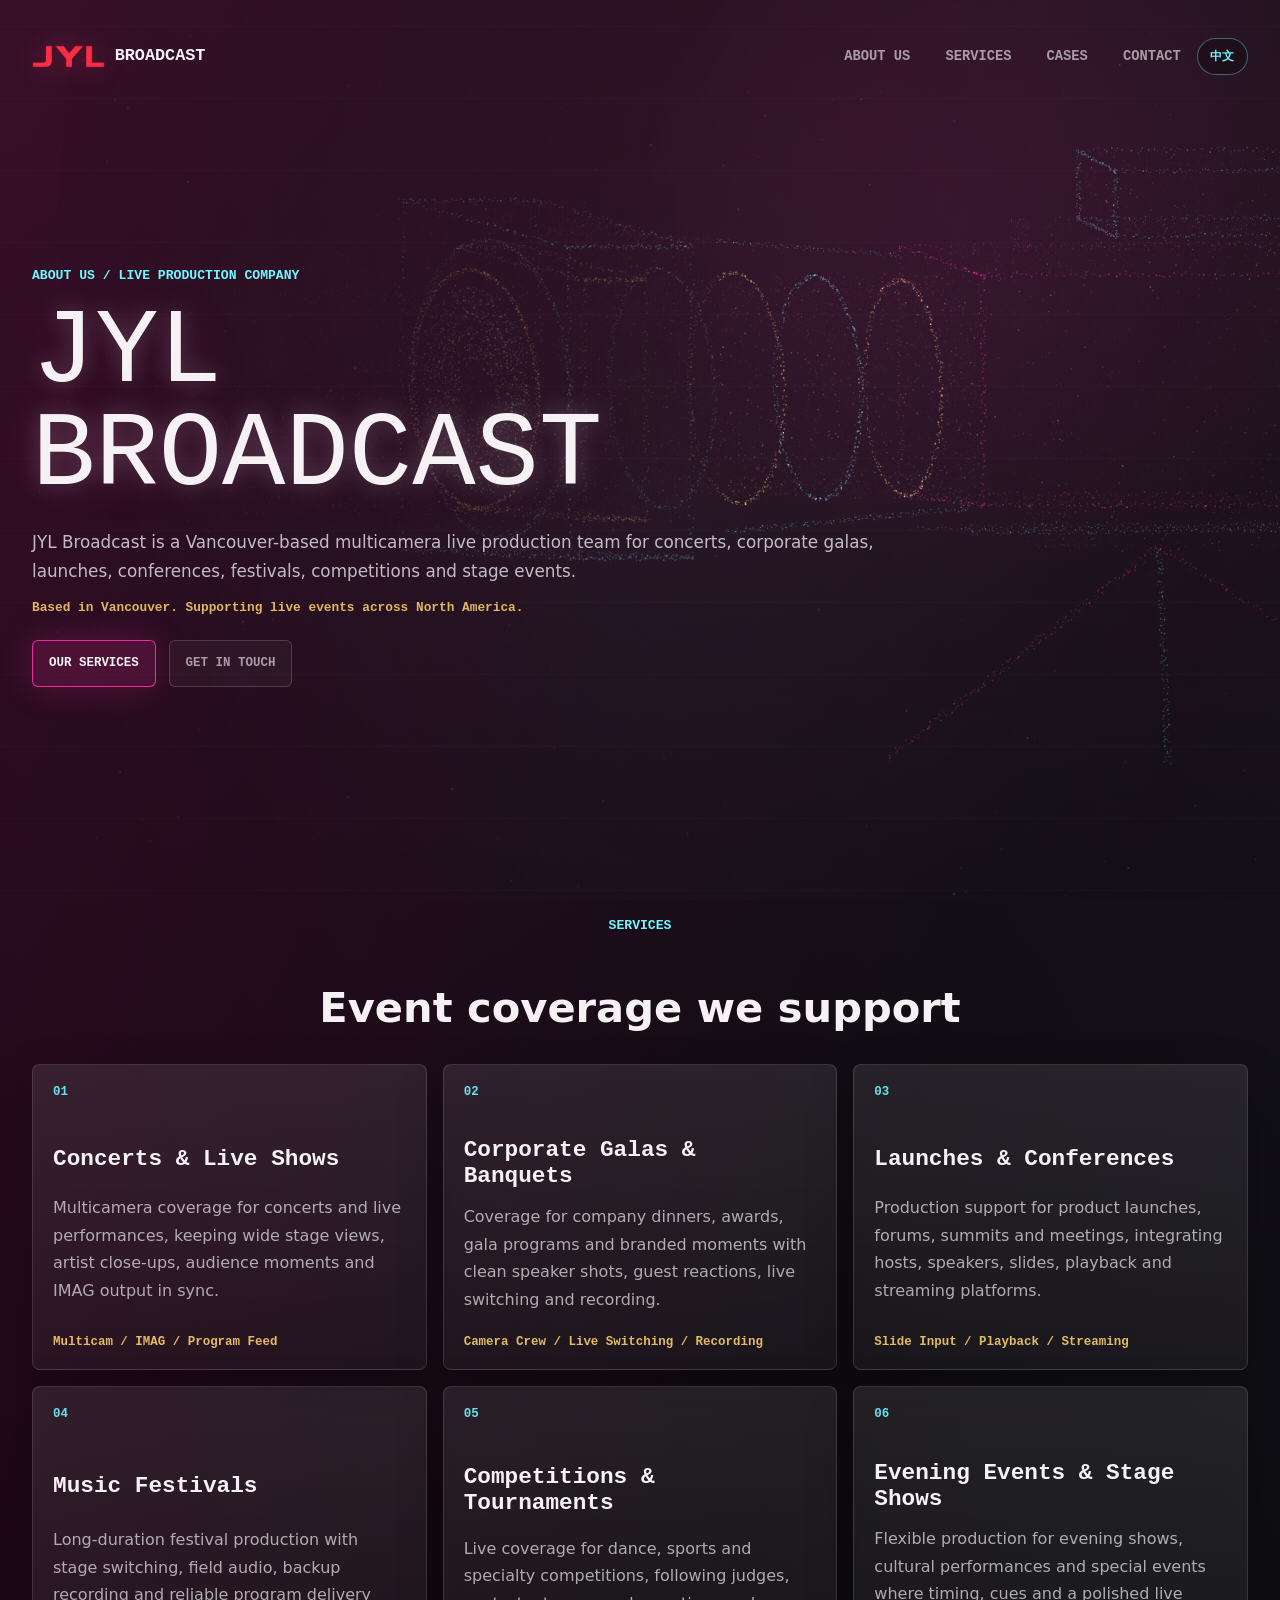
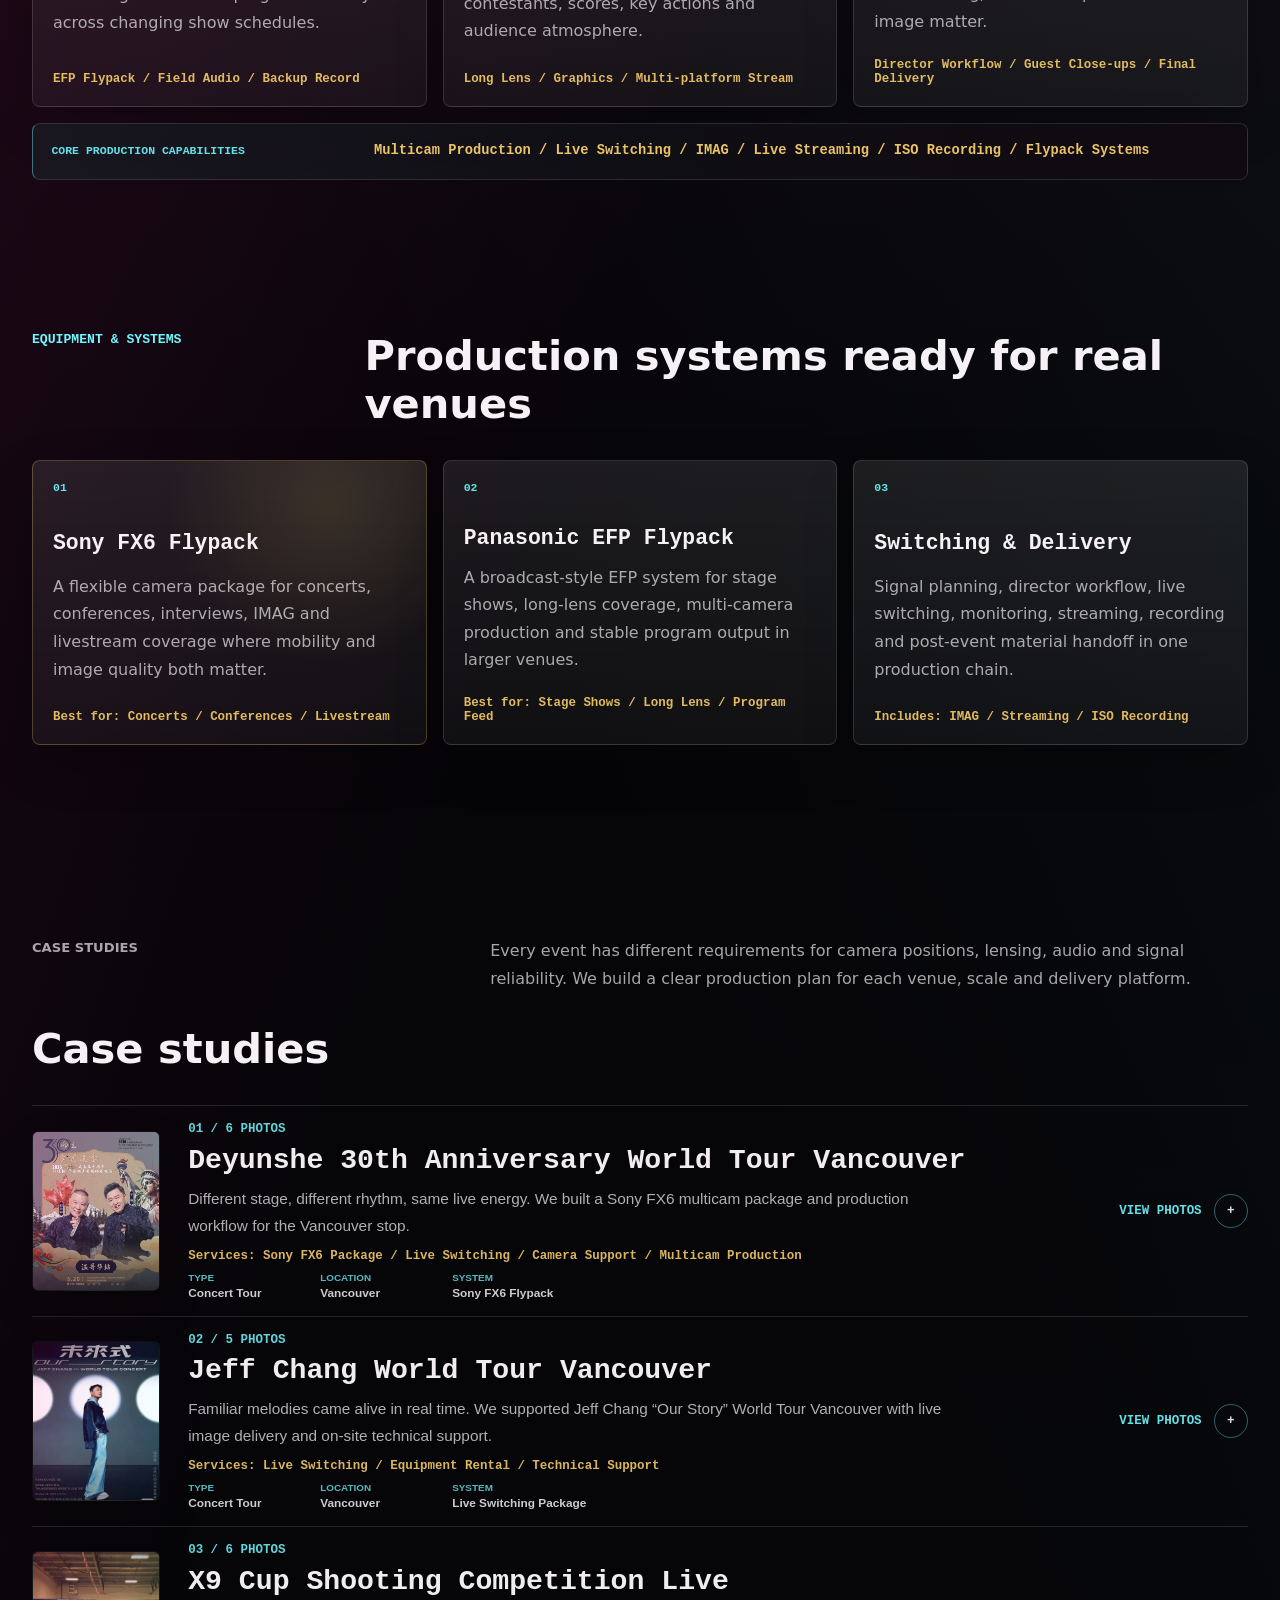
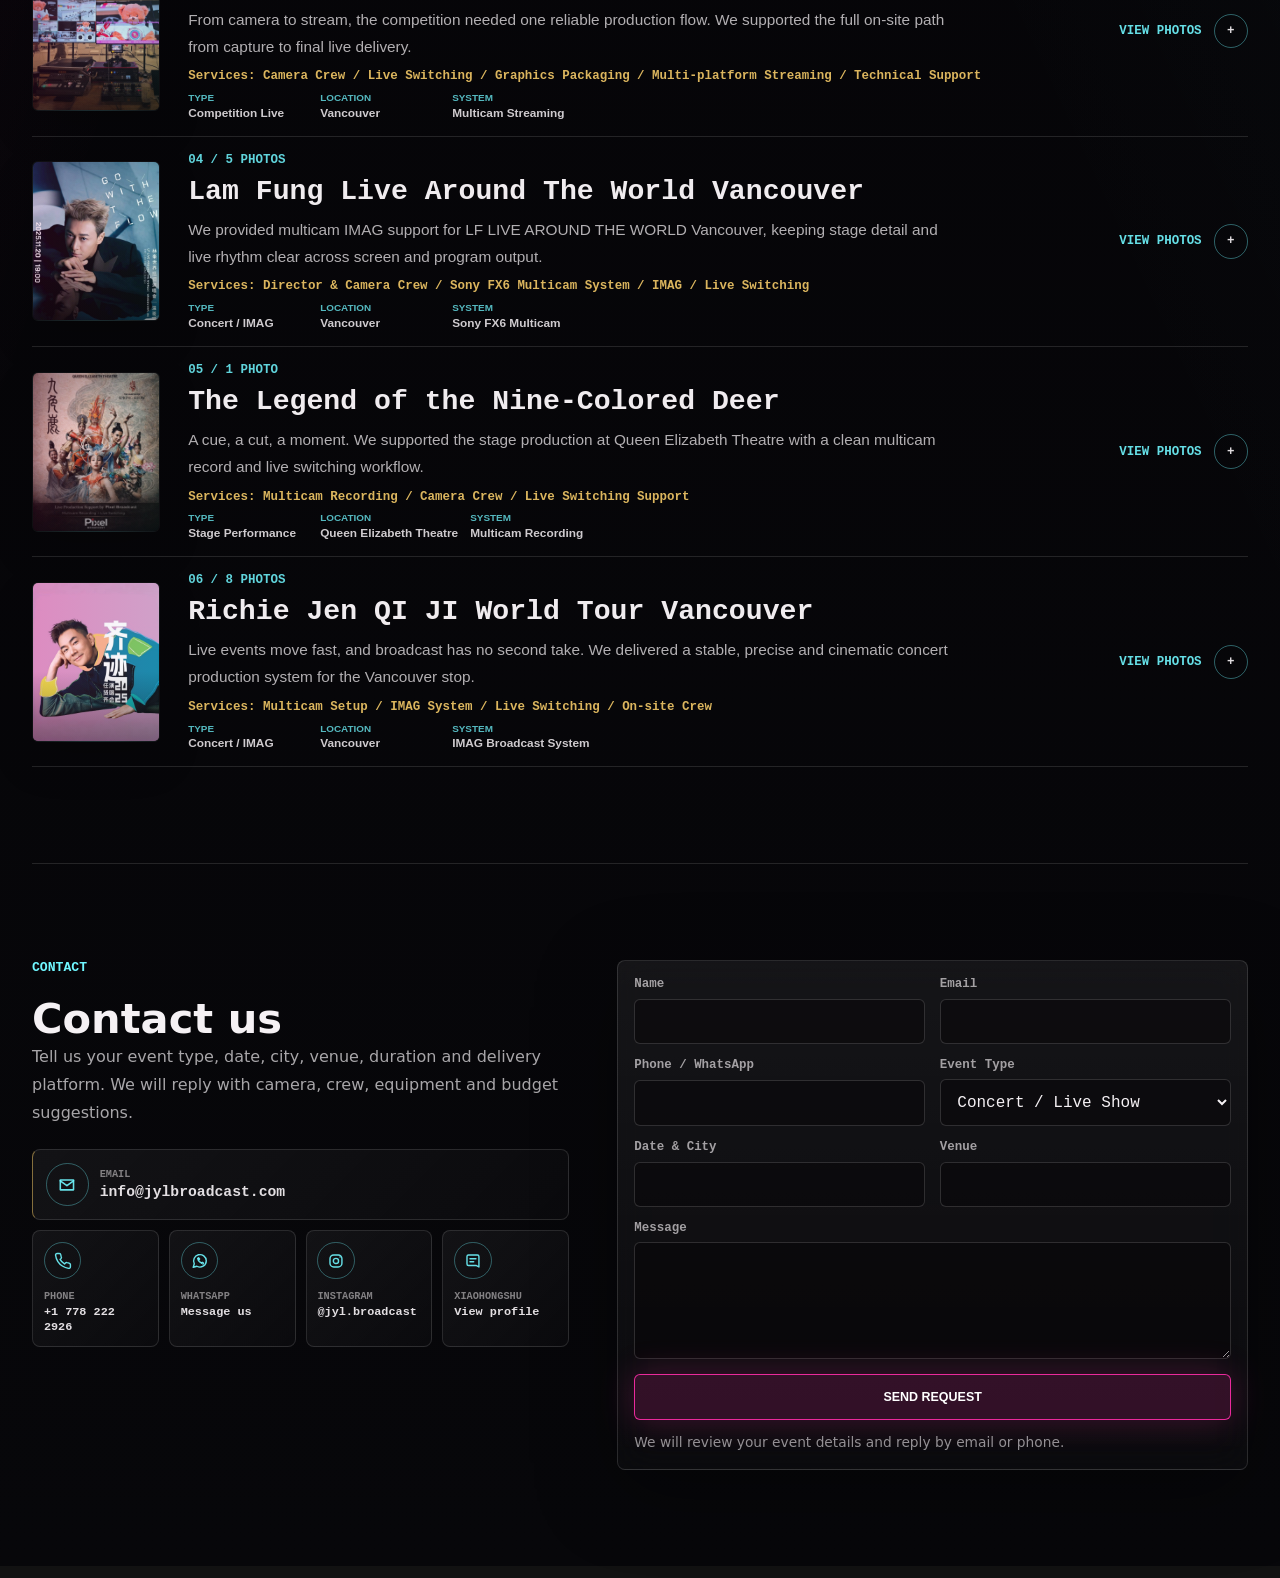
==== commit ee69ead1: "Publish final JYL Broadcast website" ====
--- a/index.html
+++ b/index.html
@@ -8,7 +8,8 @@
       name="description"
       content="JYL Broadcast provides EFP camera crews, broadcast lens packages, multi-camera live production, equipment support, case studies, and live streaming delivery."
     />
-    <link rel="stylesheet" href="styles.css?v=16" />
+    <link rel="icon" type="image/png" href="assets/brand/jyl-logo-mark-transparent.png" />
+    <link rel="stylesheet" href="styles.css?v=25" />
   </head>
   <body>
     <canvas id="signal-field" aria-hidden="true"></canvas>
@@ -16,8 +17,8 @@
 
     <header class="site-header" aria-label="Primary navigation">
       <a class="brand" href="#top" aria-label="JYL Broadcast home">
-        <span class="brand-mark"></span>
-        <span>JYL BROADCAST</span>
+        <img class="brand-logo" src="assets/brand/jyl-logo-mark-transparent.png" alt="" aria-hidden="true" />
+        <span>BROADCAST</span>
       </a>
       <div class="header-actions">
         <nav class="nav-links">
@@ -39,11 +40,10 @@
             <span>BROADCAST</span>
           </h1>
           <p class="hero-text" data-i18n="heroText">
-            JYL Broadcast is an EFP multi-camera and live production team for live events. We support concerts,
-            conferences, music festivals, dance competitions, launches and outdoor productions from planning through
-            on-site delivery.
+            JYL Broadcast is a Vancouver-based multicamera live production team for concerts, corporate galas,
+            launches, conferences, festivals, competitions and stage events.
           </p>
-          <p class="hero-statement" data-i18n="heroStatement">Stable production systems for a better remote viewing experience.</p>
+          <p class="hero-location" data-i18n="heroLocation">Based in Vancouver. Supporting live events across North America.</p>
           <div class="hero-actions" aria-label="Primary actions">
             <a class="button button-primary" href="#services" data-i18n="heroPrimary">OUR SERVICES</a>
             <a class="button button-ghost" href="#contact" data-i18n="heroSecondary">GET IN TOUCH</a>
@@ -54,44 +54,75 @@
       <section class="band services-showcase" id="services" aria-labelledby="services-title">
         <div class="section-head">
           <p class="kicker" data-i18n="servicesKicker">SERVICES</p>
-          <h2 id="services-title" data-i18n="servicesTitle">What we provide.</h2>
+          <h2 id="services-title" data-i18n="servicesTitle">Event coverage we support</h2>
         </div>
         <div class="service-grid">
           <article class="service-card">
             <span>01</span>
-            <h3 data-i18n="serviceConcertTitle">Concerts</h3>
-            <p data-i18n="serviceConcertText">Multi-camera switching, stage wides, artist close-ups, musician details, IMAG and online live delivery.</p>
-            <strong data-i18n="serviceConcertMeta">Box lens / Stage camera / Program feed</strong>
+            <h3 data-i18n="serviceConcertTitle">Concerts & Live Shows</h3>
+            <p data-i18n="serviceConcertText">Multicamera coverage for concerts and live performances, keeping wide stage views, artist close-ups, audience moments and IMAG output in sync.</p>
+            <strong data-i18n="serviceConcertMeta">Multicam / IMAG / Program Feed</strong>
           </article>
           <article class="service-card">
             <span>02</span>
-            <h3 data-i18n="serviceConferenceTitle">Conferences</h3>
-            <p data-i18n="serviceConferenceText">Speaker coverage, host shots, slides, video sources and platform delivery for forums, summits and corporate events.</p>
-            <strong data-i18n="serviceConferenceMeta">Speaker close-up / Slides / Streaming</strong>
+            <h3 data-i18n="serviceConferenceTitle">Corporate Galas & Banquets</h3>
+            <p data-i18n="serviceConferenceText">Coverage for company dinners, awards, gala programs and branded moments with clean speaker shots, guest reactions, live switching and recording.</p>
+            <strong data-i18n="serviceConferenceMeta">Camera Crew / Live Switching / Recording</strong>
           </article>
           <article class="service-card">
             <span>03</span>
-            <h3 data-i18n="serviceFestivalTitle">Music Festivals</h3>
-            <p data-i18n="serviceFestivalText">Long-duration outdoor coverage, stage switching, field audio, backup recording and multi-platform distribution.</p>
-            <strong data-i18n="serviceFestivalMeta">Outdoor workflow / Audio / Backup</strong>
+            <h3 data-i18n="serviceFestivalTitle">Launches & Conferences</h3>
+            <p data-i18n="serviceFestivalText">Production support for product launches, forums, summits and meetings, integrating hosts, speakers, slides, playback and streaming platforms.</p>
+            <strong data-i18n="serviceFestivalMeta">Slide Input / Playback / Streaming</strong>
           </article>
           <article class="service-card">
             <span>04</span>
-            <h3 data-i18n="serviceDanceTitle">Dance Competitions</h3>
-            <p data-i18n="serviceDanceText">Full-stage coverage, judge table shots, performer close-ups and program recording for competition workflows.</p>
-            <strong data-i18n="serviceDanceMeta">Wide shot / Close-up / Recording</strong>
+            <h3 data-i18n="serviceDanceTitle">Music Festivals</h3>
+            <p data-i18n="serviceDanceText">Long-duration festival production with stage switching, field audio, backup recording and reliable program delivery across changing show schedules.</p>
+            <strong data-i18n="serviceDanceMeta">EFP Flypack / Field Audio / Backup Record</strong>
           </article>
           <article class="service-card">
             <span>05</span>
-            <h3 data-i18n="serviceLaunchTitle">Launch Events</h3>
-            <p data-i18n="serviceLaunchText">Brand reveals, interviews, key moments, live packages and media-ready deliverables with a consistent visual language.</p>
-            <strong data-i18n="serviceLaunchMeta">Brand feed / Interview / Clip delivery</strong>
+            <h3 data-i18n="serviceLaunchTitle">Competitions & Tournaments</h3>
+            <p data-i18n="serviceLaunchText">Live coverage for dance, sports and specialty competitions, following judges, contestants, scores, key actions and audience atmosphere.</p>
+            <strong data-i18n="serviceLaunchMeta">Long Lens / Graphics / Multi-platform Stream</strong>
           </article>
           <article class="service-card">
             <span>06</span>
-            <h3 data-i18n="serviceFieldTitle">Field Production</h3>
-            <p data-i18n="serviceFieldText">Long-lens tracking, commentary audio, crew communication and signal planning for complex venues.</p>
-            <strong data-i18n="serviceFieldMeta">Long lens / Field audio / Signal plan</strong>
+            <h3 data-i18n="serviceFieldTitle">Evening Events & Stage Shows</h3>
+            <p data-i18n="serviceFieldText">Flexible production for evening shows, cultural performances and special events where timing, cues and a polished live image matter.</p>
+            <strong data-i18n="serviceFieldMeta">Director Workflow / Guest Close-ups / Final Delivery</strong>
+          </article>
+        </div>
+        <div class="core-capabilities" aria-label="Core production capabilities">
+          <span data-i18n="coreCapabilitiesKicker">CORE PRODUCTION CAPABILITIES</span>
+          <strong data-i18n="coreCapabilitiesList">Multicam Production / Live Switching / IMAG / Live Streaming / ISO Recording / Flypack Systems</strong>
+        </div>
+      </section>
+
+      <section class="band systems-band" id="systems" aria-labelledby="systems-title">
+        <div class="section-head">
+          <p class="kicker" data-i18n="systemsKicker">EQUIPMENT & SYSTEMS</p>
+          <h2 id="systems-title" data-i18n="systemsTitle">Production systems ready for real venues</h2>
+        </div>
+        <div class="systems-grid">
+          <article class="system-card">
+            <span>01</span>
+            <h3 data-i18n="systemFx6Title">Sony FX6 Flypack</h3>
+            <p data-i18n="systemFx6Text">A flexible camera package for concerts, conferences, interviews, IMAG and livestream coverage where mobility and image quality both matter.</p>
+            <strong data-i18n="systemFx6Meta">Best for: Concerts / Conferences / Livestream</strong>
+          </article>
+          <article class="system-card">
+            <span>02</span>
+            <h3 data-i18n="systemEfpTitle">Panasonic EFP Flypack</h3>
+            <p data-i18n="systemEfpText">A broadcast-style EFP system for stage shows, long-lens coverage, multi-camera production and stable program output in larger venues.</p>
+            <strong data-i18n="systemEfpMeta">Best for: Stage Shows / Long Lens / Program Feed</strong>
+          </article>
+          <article class="system-card">
+            <span>03</span>
+            <h3 data-i18n="systemWorkflowTitle">Switching & Delivery</h3>
+            <p data-i18n="systemWorkflowText">Signal planning, director workflow, live switching, monitoring, streaming, recording and post-event material handoff in one production chain.</p>
+            <strong data-i18n="systemWorkflowMeta">Includes: IMAG / Streaming / ISO Recording</strong>
           </article>
         </div>
       </section>
@@ -99,73 +130,204 @@
       <section class="band cases-band" id="cases" aria-labelledby="cases-title">
         <div class="studio-copy">
           <p class="kicker" data-i18n="casesKicker">CASE STUDIES</p>
-          <h2 id="cases-title" data-i18n="casesTitle">Case studies.</h2>
+          <h2 id="cases-title" data-i18n="casesTitle">Case studies</h2>
           <p data-i18n="casesText">
             Every event has different requirements for camera positions, lensing, audio and signal reliability. We build
             a clear production plan for each venue, scale and delivery platform.
           </p>
         </div>
-        <div class="post-gallery-list" aria-label="Instagram photo posts">
-          <article class="post-gallery">
-            <header class="post-gallery-head">
-              <span>POST 01</span>
-              <a href="https://www.instagram.com/jyl.broadcast/p/DXxr6HCmgyr/" target="_blank" rel="noreferrer" data-i18n="caseOpen">View on Instagram</a>
-            </header>
-            <div class="post-photo-grid">
-              <figure><img src="assets/cases/case-01-01.jpg" alt="JYL Broadcast Instagram post 01 photo 01" /></figure>
-              <figure><img src="assets/cases/case-01-02.jpg" alt="JYL Broadcast Instagram post 01 photo 02" /></figure>
-              <figure><img src="assets/cases/case-01-03.jpg" alt="JYL Broadcast Instagram post 01 photo 03" /></figure>
-              <figure><img src="assets/cases/case-01-04.jpg" alt="JYL Broadcast Instagram post 01 photo 04" /></figure>
-              <figure><img src="assets/cases/case-01-05.jpg" alt="JYL Broadcast Instagram post 01 photo 05" /></figure>
-            </div>
-          </article>
-          <article class="post-gallery">
-            <header class="post-gallery-head">
-              <span>POST 02</span>
-              <a href="https://www.instagram.com/jyl.broadcast/p/DXas-JMAK3S/" target="_blank" rel="noreferrer" data-i18n="caseOpen">View on Instagram</a>
-            </header>
-            <div class="post-photo-grid">
-              <figure><img src="assets/cases/case-02-01.jpg" alt="JYL Broadcast Instagram post 02 photo 01" /></figure>
-              <figure><img src="assets/cases/case-02-02.jpg" alt="JYL Broadcast Instagram post 02 photo 02" /></figure>
-              <figure><img src="assets/cases/case-02-03.jpg" alt="JYL Broadcast Instagram post 02 photo 03" /></figure>
-              <figure><img src="assets/cases/case-02-04.jpg" alt="JYL Broadcast Instagram post 02 photo 04" /></figure>
-              <figure><img src="assets/cases/case-02-05.jpg" alt="JYL Broadcast Instagram post 02 photo 05" /></figure>
-              <figure><img src="assets/cases/case-02-06.jpg" alt="JYL Broadcast Instagram post 02 photo 06" /></figure>
-            </div>
-          </article>
-          <article class="post-gallery">
-            <header class="post-gallery-head">
-              <span>POST 03</span>
-              <a href="https://www.instagram.com/jyl.broadcast/p/DXXhfUVEiCZ/" target="_blank" rel="noreferrer" data-i18n="caseOpen">View on Instagram</a>
-            </header>
-            <div class="post-photo-grid">
-              <figure><img src="assets/cases/case-03-01.jpg" alt="JYL Broadcast Instagram post 03 photo 01" /></figure>
-              <figure><img src="assets/cases/case-03-02.jpg" alt="JYL Broadcast Instagram post 03 photo 02" /></figure>
-              <figure><img src="assets/cases/case-03-03.jpg" alt="JYL Broadcast Instagram post 03 photo 03" /></figure>
-              <figure><img src="assets/cases/case-03-04.jpg" alt="JYL Broadcast Instagram post 03 photo 04" /></figure>
-              <figure><img src="assets/cases/case-03-05.jpg" alt="JYL Broadcast Instagram post 03 photo 05" /></figure>
-            </div>
-          </article>
-          <article class="post-gallery">
-            <header class="post-gallery-head">
-              <span>POST 04</span>
-              <a href="https://www.instagram.com/jyl.broadcast/p/DT4lMk7DkZz/" target="_blank" rel="noreferrer" data-i18n="caseOpen">View on Instagram</a>
-            </header>
-            <div class="post-photo-grid">
-              <figure><img src="assets/cases/case-04-01.jpg" alt="JYL Broadcast Instagram post 04 photo 01" /></figure>
-            </div>
-          </article>
-          <article class="post-gallery">
-            <header class="post-gallery-head">
-              <span>POST 05</span>
-              <a href="https://www.instagram.com/jyl.broadcast/p/DTHoePQDjdo/" target="_blank" rel="noreferrer" data-i18n="caseOpen">View on Instagram</a>
-            </header>
-            <div class="post-photo-grid">
-              <figure><img src="assets/cases/case-05-01.jpg" alt="JYL Broadcast Instagram post 05 photo 01" /></figure>
-              <figure><img src="assets/cases/case-05-02.jpg" alt="JYL Broadcast Instagram post 05 photo 02" /></figure>
-              <figure><img src="assets/cases/case-05-03.jpg" alt="JYL Broadcast Instagram post 05 photo 03" /></figure>
-              <figure><img src="assets/cases/case-05-04.jpg" alt="JYL Broadcast Instagram post 05 photo 04" /></figure>
-              <figure><img src="assets/cases/case-05-05.jpg" alt="JYL Broadcast Instagram post 05 photo 05" /></figure>
+        <div class="post-gallery-list" aria-label="Case study photo posts">
+          <article class="post-gallery" data-case-card>
+            <button class="case-teaser" type="button" aria-expanded="false" aria-controls="case-gallery-06" data-case-toggle>
+              <figure class="case-cover">
+                <img src="assets/cases/case-06-01.jpg" alt="Deyunshe 30th Anniversary World Tour Vancouver live production" />
+              </figure>
+              <span class="case-copy">
+                <span class="case-index">01 / 6 PHOTOS</span>
+                <span class="case-title" data-i18n="caseDeyunsheTitle">Deyunshe 30th Anniversary World Tour Vancouver</span>
+                <span class="case-text" data-i18n="caseDeyunsheText">Sony FX6 camera package, live switching, camera support and multicam production for Deyunshe 30th Anniversary World Tour in Vancouver.</span>
+                <span class="case-meta" data-i18n="caseDeyunsheMeta">Sony FX6 / Live Switching / Multicam Production</span>
+                <span class="case-specs">
+                  <span><em data-i18n="caseTypeLabel">Type</em><strong data-i18n="caseDeyunsheType">Concert Tour</strong></span>
+                  <span><em data-i18n="caseLocationLabel">Location</em><strong data-i18n="caseDeyunsheLocation">Vancouver</strong></span>
+                  <span><em data-i18n="caseSystemLabel">System</em><strong data-i18n="caseDeyunsheSystem">Sony FX6 Flypack</strong></span>
+                </span>
+              </span>
+              <span class="case-action">
+                <span data-case-toggle-label data-i18n="caseViewPhotos">View photos</span>
+                <span class="case-plus" aria-hidden="true">+</span>
+              </span>
+            </button>
+            <div class="case-expanded" id="case-gallery-06" hidden>
+              <div class="post-photo-grid">
+                <figure><img src="assets/cases/case-06-01.jpg" alt="Deyunshe 30th Anniversary World Tour Vancouver photo 01" /></figure>
+                <figure><img src="assets/cases/case-06-02.jpg" alt="Deyunshe 30th Anniversary World Tour Vancouver photo 02" /></figure>
+                <figure><img src="assets/cases/case-06-03.jpg" alt="Deyunshe 30th Anniversary World Tour Vancouver photo 03" /></figure>
+                <figure><img src="assets/cases/case-06-04.jpg" alt="Deyunshe 30th Anniversary World Tour Vancouver photo 04" /></figure>
+                <figure><img src="assets/cases/case-06-05.jpg" alt="Deyunshe 30th Anniversary World Tour Vancouver photo 05" /></figure>
+                <figure><img src="assets/cases/case-06-06.jpg" alt="Deyunshe 30th Anniversary World Tour Vancouver photo 06" /></figure>
+              </div>
+              <a class="case-link" href="https://www.instagram.com/p/DYoNtmMFI28/" target="_blank" rel="noreferrer" data-i18n="caseOpen">View on Instagram</a>
+            </div>
+          </article>
+          <article class="post-gallery" data-case-card>
+            <button class="case-teaser" type="button" aria-expanded="false" aria-controls="case-gallery-01" data-case-toggle>
+              <figure class="case-cover">
+                <img src="assets/cases/case-01-01.jpg" alt="Jeff Chang World Tour Vancouver live production" />
+              </figure>
+              <span class="case-copy">
+                <span class="case-index">02 / 5 PHOTOS</span>
+                <span class="case-title" data-i18n="caseJeffTitle">Jeff Chang World Tour Vancouver</span>
+                <span class="case-text" data-i18n="caseJeffText">Live switching, equipment rental and technical support for Jeff Chang “Our Story” World Tour in Vancouver.</span>
+                <span class="case-meta" data-i18n="caseJeffMeta">Live Switching / Equipment Rental / Technical Support</span>
+                <span class="case-specs">
+                  <span><em data-i18n="caseTypeLabel">Type</em><strong data-i18n="caseJeffType">Concert Tour</strong></span>
+                  <span><em data-i18n="caseLocationLabel">Location</em><strong data-i18n="caseJeffLocation">Vancouver</strong></span>
+                  <span><em data-i18n="caseSystemLabel">System</em><strong data-i18n="caseJeffSystem">Live Switching Package</strong></span>
+                </span>
+              </span>
+              <span class="case-action">
+                <span data-case-toggle-label data-i18n="caseViewPhotos">View photos</span>
+                <span class="case-plus" aria-hidden="true">+</span>
+              </span>
+            </button>
+            <div class="case-expanded" id="case-gallery-01" hidden>
+              <div class="post-photo-grid">
+                <figure><img src="assets/cases/case-01-01.jpg" alt="Jeff Chang World Tour Vancouver photo 01" /></figure>
+                <figure><img src="assets/cases/case-01-02.jpg" alt="Jeff Chang World Tour Vancouver photo 02" /></figure>
+                <figure><img src="assets/cases/case-01-03.jpg" alt="Jeff Chang World Tour Vancouver photo 03" /></figure>
+                <figure><img src="assets/cases/case-01-04.jpg" alt="Jeff Chang World Tour Vancouver photo 04" /></figure>
+                <figure><img src="assets/cases/case-01-05.jpg" alt="Jeff Chang World Tour Vancouver photo 05" /></figure>
+              </div>
+              <a class="case-link" href="https://www.instagram.com/jyl.broadcast/p/DXxr6HCmgyr/" target="_blank" rel="noreferrer" data-i18n="caseOpen">View on Instagram</a>
+            </div>
+          </article>
+          <article class="post-gallery" data-case-card>
+            <button class="case-teaser" type="button" aria-expanded="false" aria-controls="case-gallery-02" data-case-toggle>
+              <figure class="case-cover">
+                <img src="assets/cases/case-02-01.jpg" alt="X9 Cup Shooting Competition live broadcast" />
+              </figure>
+              <span class="case-copy">
+                <span class="case-index">03 / 6 PHOTOS</span>
+                <span class="case-title" data-i18n="caseX9Title">X9 Cup Shooting Competition Live</span>
+                <span class="case-text" data-i18n="caseX9Text">An end-to-end competition workflow from camera crew and live switching to graphics and multi-platform streaming.</span>
+                <span class="case-meta" data-i18n="caseX9Meta">Camera Crew / Graphics / Streaming</span>
+                <span class="case-specs">
+                  <span><em data-i18n="caseTypeLabel">Type</em><strong data-i18n="caseX9Type">Competition Live</strong></span>
+                  <span><em data-i18n="caseLocationLabel">Location</em><strong data-i18n="caseX9Location">Vancouver</strong></span>
+                  <span><em data-i18n="caseSystemLabel">System</em><strong data-i18n="caseX9System">Multicam Streaming</strong></span>
+                </span>
+              </span>
+              <span class="case-action">
+                <span data-case-toggle-label data-i18n="caseViewPhotos">View photos</span>
+                <span class="case-plus" aria-hidden="true">+</span>
+              </span>
+            </button>
+            <div class="case-expanded" id="case-gallery-02" hidden>
+              <div class="post-photo-grid">
+                <figure><img src="assets/cases/case-02-01.jpg" alt="X9 Cup Shooting Competition photo 01" /></figure>
+                <figure><img src="assets/cases/case-02-02.jpg" alt="X9 Cup Shooting Competition photo 02" /></figure>
+                <figure><img src="assets/cases/case-02-03.jpg" alt="X9 Cup Shooting Competition photo 03" /></figure>
+                <figure><img src="assets/cases/case-02-04.jpg" alt="X9 Cup Shooting Competition photo 04" /></figure>
+                <figure><img src="assets/cases/case-02-05.jpg" alt="X9 Cup Shooting Competition photo 05" /></figure>
+                <figure><img src="assets/cases/case-02-06.jpg" alt="X9 Cup Shooting Competition photo 06" /></figure>
+              </div>
+              <a class="case-link" href="https://www.instagram.com/jyl.broadcast/p/DXas-JMAK3S/" target="_blank" rel="noreferrer" data-i18n="caseOpen">View on Instagram</a>
+            </div>
+          </article>
+          <article class="post-gallery" data-case-card>
+            <button class="case-teaser" type="button" aria-expanded="false" aria-controls="case-gallery-03" data-case-toggle>
+              <figure class="case-cover">
+                <img src="assets/cases/case-03-01.jpg" alt="Lam Fung Vancouver concert IMAG support" />
+              </figure>
+              <span class="case-copy">
+                <span class="case-index">04 / 5 PHOTOS</span>
+                <span class="case-title" data-i18n="caseLamTitle">Lam Fung Live Around The World Vancouver</span>
+                <span class="case-text" data-i18n="caseLamText">Multicam IMAG support with a Sony FX6-based camera system, director workflow and on-site switching.</span>
+                <span class="case-meta" data-i18n="caseLamMeta">Sony FX6 / IMAG / Live Switching</span>
+                <span class="case-specs">
+                  <span><em data-i18n="caseTypeLabel">Type</em><strong data-i18n="caseLamType">Concert / IMAG</strong></span>
+                  <span><em data-i18n="caseLocationLabel">Location</em><strong data-i18n="caseLamLocation">Vancouver</strong></span>
+                  <span><em data-i18n="caseSystemLabel">System</em><strong data-i18n="caseLamSystem">Sony FX6 Multicam</strong></span>
+                </span>
+              </span>
+              <span class="case-action">
+                <span data-case-toggle-label data-i18n="caseViewPhotos">View photos</span>
+                <span class="case-plus" aria-hidden="true">+</span>
+              </span>
+            </button>
+            <div class="case-expanded" id="case-gallery-03" hidden>
+              <div class="post-photo-grid">
+                <figure><img src="assets/cases/case-03-01.jpg" alt="Lam Fung Vancouver concert photo 01" /></figure>
+                <figure><img src="assets/cases/case-03-02.jpg" alt="Lam Fung Vancouver concert photo 02" /></figure>
+                <figure><img src="assets/cases/case-03-03.jpg" alt="Lam Fung Vancouver concert photo 03" /></figure>
+                <figure><img src="assets/cases/case-03-04.jpg" alt="Lam Fung Vancouver concert photo 04" /></figure>
+                <figure><img src="assets/cases/case-03-05.jpg" alt="Lam Fung Vancouver concert photo 05" /></figure>
+              </div>
+              <a class="case-link" href="https://www.instagram.com/jyl.broadcast/p/DXXhfUVEiCZ/" target="_blank" rel="noreferrer" data-i18n="caseOpen">View on Instagram</a>
+            </div>
+          </article>
+          <article class="post-gallery" data-case-card>
+            <button class="case-teaser" type="button" aria-expanded="false" aria-controls="case-gallery-04" data-case-toggle>
+              <figure class="case-cover">
+                <img src="assets/cases/case-04-01.jpg" alt="The Legend of the Nine-Colored Deer stage production" />
+              </figure>
+              <span class="case-copy">
+                <span class="case-index">05 / 1 PHOTO</span>
+                <span class="case-title" data-i18n="caseDeerTitle">The Legend of the Nine-Colored Deer</span>
+                <span class="case-text" data-i18n="caseDeerText">On-site multicam recording, camera crew and live switching support at Queen Elizabeth Theatre.</span>
+                <span class="case-meta" data-i18n="caseDeerMeta">Multicam Record / Camera Crew / Switching</span>
+                <span class="case-specs">
+                  <span><em data-i18n="caseTypeLabel">Type</em><strong data-i18n="caseDeerType">Stage Performance</strong></span>
+                  <span><em data-i18n="caseLocationLabel">Location</em><strong data-i18n="caseDeerLocation">Queen Elizabeth Theatre</strong></span>
+                  <span><em data-i18n="caseSystemLabel">System</em><strong data-i18n="caseDeerSystem">Multicam Recording</strong></span>
+                </span>
+              </span>
+              <span class="case-action">
+                <span data-case-toggle-label data-i18n="caseViewPhotos">View photos</span>
+                <span class="case-plus" aria-hidden="true">+</span>
+              </span>
+            </button>
+            <div class="case-expanded" id="case-gallery-04" hidden>
+              <div class="post-photo-grid">
+                <figure><img src="assets/cases/case-04-01.jpg" alt="The Legend of the Nine-Colored Deer photo 01" /></figure>
+              </div>
+              <a class="case-link" href="https://www.instagram.com/jyl.broadcast/p/DT4lMk7DkZz/" target="_blank" rel="noreferrer" data-i18n="caseOpen">View on Instagram</a>
+            </div>
+          </article>
+          <article class="post-gallery" data-case-card>
+            <button class="case-teaser" type="button" aria-expanded="false" aria-controls="case-gallery-05" data-case-toggle>
+              <figure class="case-cover">
+                <img src="assets/cases/case-05-01.jpg" alt="Richie Jen QI JI World Tour Vancouver live production" />
+              </figure>
+              <span class="case-copy">
+                <span class="case-index">06 / 8 PHOTOS</span>
+                <span class="case-title" data-i18n="caseRichieTitle">Richie Jen QI JI World Tour Vancouver</span>
+                <span class="case-text" data-i18n="caseRichieText">Multicam setup, IMAG system, live switching and on-site crew support for a concert production with no second take.</span>
+                <span class="case-meta" data-i18n="caseRichieMeta">Multicam / IMAG / On-site Crew</span>
+                <span class="case-specs">
+                  <span><em data-i18n="caseTypeLabel">Type</em><strong data-i18n="caseRichieType">Concert / IMAG</strong></span>
+                  <span><em data-i18n="caseLocationLabel">Location</em><strong data-i18n="caseRichieLocation">Vancouver</strong></span>
+                  <span><em data-i18n="caseSystemLabel">System</em><strong data-i18n="caseRichieSystem">IMAG Broadcast System</strong></span>
+                </span>
+              </span>
+              <span class="case-action">
+                <span data-case-toggle-label data-i18n="caseViewPhotos">View photos</span>
+                <span class="case-plus" aria-hidden="true">+</span>
+              </span>
+            </button>
+            <div class="case-expanded" id="case-gallery-05" hidden>
+              <div class="post-photo-grid">
+                <figure><img src="assets/cases/case-05-01.jpg" alt="Richie Jen QI JI World Tour Vancouver photo 01" /></figure>
+                <figure><img src="assets/cases/case-05-02.jpg" alt="Richie Jen QI JI World Tour Vancouver photo 02" /></figure>
+                <figure><img src="assets/cases/case-05-03.jpg" alt="Richie Jen QI JI World Tour Vancouver photo 03" /></figure>
+                <figure><img src="assets/cases/case-05-04.jpg" alt="Richie Jen QI JI World Tour Vancouver photo 04" /></figure>
+                <figure><img src="assets/cases/case-05-05.jpg" alt="Richie Jen QI JI World Tour Vancouver photo 05" /></figure>
+                <figure><img src="assets/cases/case-05-06.jpg" alt="Richie Jen QI JI World Tour Vancouver photo 06" /></figure>
+                <figure><img src="assets/cases/case-05-07.jpg" alt="Richie Jen QI JI World Tour Vancouver photo 07" /></figure>
+                <figure><img src="assets/cases/case-05-08.jpg" alt="Richie Jen QI JI World Tour Vancouver photo 08" /></figure>
+              </div>
+              <a class="case-link" href="https://www.instagram.com/jyl.broadcast/p/DTHoePQDjdo/" target="_blank" rel="noreferrer" data-i18n="caseOpen">View on Instagram</a>
             </div>
           </article>
         </div>
@@ -174,12 +336,76 @@
       <section class="band contact-section" id="contact" aria-labelledby="contact-title">
         <div class="contact-copy">
           <p class="kicker" data-i18n="contactKicker">CONTACT</p>
-          <h2 id="contact-title" data-i18n="contactTitle">Contact us.</h2>
+          <h2 id="contact-title" data-i18n="contactTitle">Contact us</h2>
           <p data-i18n="contactText">
             Tell us your event type, date, city, venue, duration and delivery platform. We will reply with camera, crew,
             equipment and budget suggestions.
           </p>
-          <a class="contact-link" href="mailto:hello@jylbroadcast.com">hello@jylbroadcast.com</a>
+          <div class="contact-methods" aria-label="Direct contact methods">
+            <a class="contact-method contact-method-primary" href="mailto:info@jylbroadcast.com">
+              <span class="contact-method-icon" aria-hidden="true">
+                <svg viewBox="0 0 24 24" focusable="false">
+                  <path d="M4 6h16v12H4z" />
+                  <path d="m4 7 8 6 8-6" />
+                </svg>
+              </span>
+              <span>
+                <em data-i18n="contactEmailLabel">Email</em>
+                <strong>info@jylbroadcast.com</strong>
+              </span>
+            </a>
+            <a class="contact-method contact-method-secondary" href="tel:+17782222926">
+              <span class="contact-method-icon" aria-hidden="true">
+                <svg viewBox="0 0 24 24" focusable="false">
+                  <path d="M22 16.9v3a2 2 0 0 1-2.2 2 19.8 19.8 0 0 1-8.6-3.1 19.5 19.5 0 0 1-6-6A19.8 19.8 0 0 1 2.1 4.2 2 2 0 0 1 4.1 2h3a2 2 0 0 1 2 1.7c.1 1 .4 2 .7 2.9a2 2 0 0 1-.4 2.1L8.1 10a16 16 0 0 0 6 6l1.3-1.3a2 2 0 0 1 2.1-.4c.9.3 1.9.6 2.9.7a2 2 0 0 1 1.6 1.9z" />
+                </svg>
+              </span>
+              <span>
+                <em data-i18n="contactPhoneLabel">Phone</em>
+                <strong>+1 778 222 2926</strong>
+              </span>
+            </a>
+            <a class="contact-method contact-method-secondary" href="https://wa.me/17782222926" target="_blank" rel="noreferrer">
+              <span class="contact-method-icon" aria-hidden="true">
+                <svg viewBox="0 0 24 24" focusable="false">
+                  <path d="M20.5 11.7a8.5 8.5 0 0 1-12.6 7.4L3 20.5l1.4-4.7a8.5 8.5 0 1 1 16.1-4.1z" />
+                  <path d="M9.2 8.7c.2 3 2 4.8 5.1 6" />
+                  <path d="m9.2 8.7.9-.9 1.4 1.6-.8 1.1" />
+                  <path d="m14.3 14.7 1.1-.8 1.5 1.3-.8 1" />
+                </svg>
+              </span>
+              <span>
+                <em data-i18n="contactWhatsappLabel">WhatsApp</em>
+                <strong data-i18n="contactWhatsappAction">Message us</strong>
+              </span>
+            </a>
+            <a class="contact-method contact-method-secondary" href="https://www.instagram.com/jyl.broadcast/" target="_blank" rel="noreferrer">
+              <span class="contact-method-icon" aria-hidden="true">
+                <svg viewBox="0 0 24 24" focusable="false">
+                  <rect x="4" y="4" width="16" height="16" rx="5" />
+                  <circle cx="12" cy="12" r="3.5" />
+                  <path d="M17.5 6.8h.01" />
+                </svg>
+              </span>
+              <span>
+                <em data-i18n="contactInstagramLabel">Instagram</em>
+                <strong>@jyl.broadcast</strong>
+              </span>
+            </a>
+            <a class="contact-method contact-method-secondary" href="https://xhslink.com/m/1he9LDdqied" target="_blank" rel="noreferrer">
+              <span class="contact-method-icon" aria-hidden="true">
+                <svg viewBox="0 0 24 24" focusable="false">
+                  <path d="M6 4h12a2 2 0 0 1 2 2v14l-4-2H6a2 2 0 0 1-2-2V6a2 2 0 0 1 2-2z" />
+                  <path d="M8 9h8" />
+                  <path d="M8 13h5" />
+                </svg>
+              </span>
+              <span>
+                <em data-i18n="contactXhsLabel">Xiaohongshu</em>
+                <strong data-i18n="contactXhsAction">View profile</strong>
+              </span>
+            </a>
+          </div>
         </div>
         <form class="contact-form" name="contact" method="post" action="/thank-you.html" data-netlify="true" netlify-honeypot="bot-field">
           <input type="hidden" name="form-name" value="contact" />
@@ -204,12 +430,12 @@
           <label>
             <span data-i18n="formEvent">Event Type</span>
             <select name="event_type" required>
-              <option value="Concert" data-i18n="optionConcert">Concert</option>
-              <option value="Conference" data-i18n="optionConference">Conference</option>
-              <option value="Music Festival" data-i18n="optionFestival">Music Festival</option>
-              <option value="Dance Competition" data-i18n="optionDance">Dance Competition</option>
-              <option value="Launch Event" data-i18n="optionLaunch">Launch Event</option>
-              <option value="Field Production" data-i18n="optionField">Field Production</option>
+              <option value="Concert or Live Show" data-i18n="optionConcert">Concert / Live Show</option>
+              <option value="Corporate Gala or Banquet" data-i18n="optionConference">Corporate Gala / Banquet</option>
+              <option value="Launch or Conference" data-i18n="optionFestival">Launch / Conference</option>
+              <option value="Music Festival" data-i18n="optionDance">Music Festival</option>
+              <option value="Competition or Tournament" data-i18n="optionLaunch">Competition / Tournament</option>
+              <option value="Evening Event or Stage Show" data-i18n="optionField">Evening Event / Stage Show</option>
             </select>
           </label>
           <label>
@@ -230,6 +456,6 @@
       </section>
     </main>
 
-    <script src="script.js?v=16"></script>
+    <script src="script.js?v=25"></script>
   </body>
 </html>
--- a/styles.css
+++ b/styles.css
@@ -92,10 +92,18 @@
 }
 
 .brand {
-  gap: 0.7rem;
+  gap: 0.62rem;
   font-size: 1.05rem;
   font-weight: 800;
   line-height: 1;
+}
+
+.brand-logo {
+  display: block;
+  width: 4.55rem;
+  height: 1.48rem;
+  object-fit: contain;
+  filter: drop-shadow(0 0 12px rgba(255, 46, 82, 0.34));
 }
 
 .brand-mark {
@@ -193,7 +201,7 @@
 }
 
 h1 {
-  margin-bottom: 1.5rem;
+  margin-bottom: 1.2rem;
   font-size: 6.6rem;
   font-weight: 500;
   line-height: 0.98;
@@ -207,20 +215,29 @@
 }
 
 .hero-text {
-  max-width: 61rem;
-  margin-bottom: 1rem;
+  max-width: 55rem;
+  margin-bottom: 0.95rem;
   color: rgba(245, 241, 244, 0.76);
   font-family:
     Inter, ui-sans-serif, system-ui, -apple-system, BlinkMacSystemFont, "Segoe UI",
     sans-serif;
   font-size: 1.05rem;
-  line-height: 1.8;
+  line-height: 1.7;
+}
+
+.hero-location {
+  width: max-content;
+  max-width: 100%;
+  margin-bottom: 1.55rem;
+  color: rgba(255, 211, 108, 0.86);
+  font-size: 0.8rem;
+  font-weight: 800;
 }
 
 .hero-statement {
   display: inline-flex;
   max-width: 100%;
-  margin-bottom: 2rem;
+  margin-bottom: 1.2rem;
   padding: 0.78rem 0.92rem;
   border-left: 2px solid var(--cyan);
   background: linear-gradient(90deg, rgba(112, 247, 255, 0.105), rgba(255, 46, 170, 0.035));
@@ -237,6 +254,60 @@
   display: flex;
   flex-wrap: wrap;
   gap: 0.8rem;
+}
+
+.hero-flypack {
+  display: grid;
+  grid-template-columns: repeat(2, minmax(0, max-content));
+  gap: 0.5rem 0.9rem;
+  align-items: center;
+  width: min(100%, 34rem);
+  margin: -0.25rem 0 0.85rem;
+  padding: 0.85rem 1rem;
+  border: 1px solid rgba(255, 255, 255, 0.12);
+  border-left-color: rgba(255, 211, 108, 0.5);
+  border-radius: 8px;
+  background:
+    linear-gradient(135deg, rgba(255, 211, 108, 0.08), rgba(112, 247, 255, 0.036)),
+    rgba(5, 4, 7, 0.34);
+  box-shadow: 0 18px 48px rgba(0, 0, 0, 0.18);
+  backdrop-filter: blur(16px);
+}
+
+.hero-flypack span {
+  grid-column: 1 / -1;
+  color: rgba(112, 247, 255, 0.88);
+  font-size: 0.68rem;
+  font-weight: 800;
+  text-transform: uppercase;
+}
+
+.hero-flypack strong {
+  display: inline-flex;
+  align-items: center;
+  gap: 0.45rem;
+  color: rgba(255, 211, 108, 0.93);
+  font-size: 0.86rem;
+}
+
+.hero-flypack strong::before {
+  width: 0.38rem;
+  height: 0.38rem;
+  border-radius: 999px;
+  background: var(--amber);
+  box-shadow: 0 0 14px rgba(255, 211, 108, 0.7);
+  content: "";
+}
+
+.hero-flypack p {
+  grid-column: 1 / -1;
+  margin: 0.08rem 0 0;
+  color: rgba(245, 241, 244, 0.62);
+  font-family:
+    Inter, ui-sans-serif, system-ui, -apple-system, BlinkMacSystemFont, "Segoe UI",
+    sans-serif;
+  font-size: 0.78rem;
+  line-height: 1.5;
 }
 
 .hero-trust {
@@ -678,6 +749,16 @@
   padding-top: 5.4rem;
 }
 
+.services-showcase .section-head {
+  grid-template-columns: 1fr;
+  justify-items: center;
+  text-align: center;
+}
+
+.services-showcase .section-head h2 {
+  max-width: min(100%, 48rem);
+}
+
 .service-grid {
   display: grid;
   grid-template-columns: repeat(3, minmax(0, 1fr));
@@ -719,6 +800,87 @@
 }
 
 .service-card strong {
+  color: rgba(255, 211, 108, 0.88);
+  font-size: 0.78rem;
+}
+
+.core-capabilities {
+  display: grid;
+  grid-template-columns: minmax(12rem, 0.34fr) minmax(0, 1fr);
+  gap: 2rem;
+  align-items: baseline;
+  margin-top: 1rem;
+  padding: 1rem 1.15rem;
+  border: 1px solid rgba(255, 255, 255, 0.12);
+  border-left-color: rgba(112, 247, 255, 0.46);
+  border-radius: 8px;
+  background:
+    linear-gradient(90deg, rgba(112, 247, 255, 0.07), rgba(255, 46, 170, 0.035)),
+    rgba(5, 4, 7, 0.28);
+  backdrop-filter: blur(16px);
+}
+
+.core-capabilities span,
+.system-card span {
+  color: rgba(112, 247, 255, 0.9);
+  font-size: 0.72rem;
+  font-weight: 800;
+  text-transform: uppercase;
+}
+
+.core-capabilities strong {
+  color: rgba(255, 211, 108, 0.92);
+  font-size: 0.86rem;
+  line-height: 1.65;
+}
+
+.systems-band {
+  padding-top: 3.5rem;
+}
+
+.systems-grid {
+  display: grid;
+  grid-template-columns: repeat(3, minmax(0, 1fr));
+  gap: 1rem;
+}
+
+.system-card {
+  display: flex;
+  min-height: 17rem;
+  flex-direction: column;
+  justify-content: space-between;
+  padding: 1.25rem;
+  border: 1px solid rgba(255, 255, 255, 0.13);
+  border-radius: 8px;
+  background:
+    linear-gradient(180deg, rgba(255, 255, 255, 0.066), rgba(255, 255, 255, 0.024)),
+    rgba(255, 255, 255, 0.024);
+  box-shadow: 0 18px 50px rgba(0, 0, 0, 0.2);
+}
+
+.system-card:first-child {
+  border-color: rgba(255, 211, 108, 0.24);
+  background:
+    radial-gradient(circle at 75% 15%, rgba(255, 211, 108, 0.12), transparent 10rem),
+    linear-gradient(180deg, rgba(255, 255, 255, 0.066), rgba(255, 255, 255, 0.024)),
+    rgba(255, 255, 255, 0.024);
+}
+
+.system-card h3 {
+  margin: 2rem 0 0.85rem;
+  font-size: 1.34rem;
+}
+
+.system-card p {
+  margin-bottom: 1.4rem;
+  color: rgba(245, 241, 244, 0.68);
+  font-family:
+    Inter, ui-sans-serif, system-ui, -apple-system, BlinkMacSystemFont, "Segoe UI",
+    sans-serif;
+  line-height: 1.72;
+}
+
+.system-card strong {
   color: rgba(255, 211, 108, 0.88);
   font-size: 0.78rem;
 }
@@ -898,52 +1060,199 @@
 
 .post-gallery-list {
   display: grid;
-  gap: 2.2rem;
+  gap: 0;
+  border-top: 1px solid rgba(255, 255, 255, 0.12);
 }
 
 .post-gallery {
   display: grid;
-  gap: 0.9rem;
-}
-
-.post-gallery-head {
-  display: flex;
+  border-bottom: 1px solid rgba(255, 255, 255, 0.12);
+}
+
+.case-teaser {
+  display: grid;
+  grid-template-columns: clamp(7.25rem, 10vw, 10.75rem) minmax(0, 1fr) auto;
+  gap: clamp(1rem, 2.2vw, 2rem);
   align-items: center;
-  justify-content: space-between;
-  gap: 1rem;
-  color: rgba(112, 247, 255, 0.9);
-  font-size: 0.78rem;
-  font-weight: 800;
-}
-
-.post-gallery-head a {
-  padding-bottom: 0.2rem;
-  border-bottom: 1px solid rgba(112, 247, 255, 0.46);
-}
-
-.post-photo-grid {
-  display: grid;
-  grid-template-columns: repeat(3, minmax(0, 1fr));
-  gap: 0.8rem;
-}
-
-.post-photo-grid figure {
+  width: 100%;
+  min-height: clamp(8.8rem, 14vw, 11.5rem);
+  padding: 1rem 0;
+  border: 0;
+  color: inherit;
+  text-align: left;
+  background: transparent;
+  cursor: pointer;
+}
+
+.case-teaser:hover .case-cover img,
+.case-teaser:focus-visible .case-cover img {
+  transform: scale(1.035);
+}
+
+.case-teaser:focus-visible {
+  outline: 1px solid rgba(112, 247, 255, 0.72);
+  outline-offset: 0.35rem;
+}
+
+.case-cover {
+  position: relative;
   aspect-ratio: 4 / 5;
   margin: 0;
   overflow: hidden;
-  border: 1px solid rgba(255, 255, 255, 0.11);
-  border-radius: 8px;
+  border: 1px solid rgba(255, 255, 255, 0.045);
+  border-radius: 6px;
   background:
-    radial-gradient(circle at 50% 20%, rgba(255, 46, 170, 0.16), transparent 55%),
-    rgba(5, 4, 7, 0.35);
-  box-shadow: 0 18px 50px rgba(0, 0, 0, 0.2);
-}
-
-.post-photo-grid img {
+    radial-gradient(circle at 50% 18%, rgba(112, 247, 255, 0.18), transparent 54%),
+    rgba(5, 4, 7, 0.38);
+  box-shadow: 0 18px 42px rgba(0, 0, 0, 0.18);
+}
+
+.case-cover::after {
+  position: absolute;
+  inset: 0;
+  content: "";
+  background:
+    linear-gradient(180deg, transparent 56%, rgba(5, 4, 7, 0.42)),
+    linear-gradient(90deg, rgba(255, 46, 170, 0.12), rgba(112, 247, 255, 0.08));
+  pointer-events: none;
+}
+
+.case-cover img {
   display: block;
   width: 100%;
   height: 100%;
   object-fit: cover;
+}
+
+.case-cover img {
+  transition: transform 420ms ease;
+}
+
+.case-copy {
+  display: grid;
+  gap: 0.55rem;
+}
+
+.case-index {
+  color: rgba(112, 247, 255, 0.86);
+  font-family: "Space Mono", monospace;
+  font-size: 0.78rem;
+  font-weight: 800;
+  text-transform: uppercase;
+}
+
+.case-title {
+  color: rgba(245, 241, 244, 0.98);
+  font-family: "Space Mono", monospace;
+  font-size: clamp(1.15rem, 2.2vw, 1.9rem);
+  font-weight: 800;
+  line-height: 1.15;
+}
+
+.case-text {
+  max-width: 48rem;
+  color: rgba(245, 241, 244, 0.72);
+  font-size: clamp(0.92rem, 1.2vw, 1.04rem);
+  line-height: 1.75;
+}
+
+.case-meta {
+  color: rgba(255, 211, 108, 0.86);
+  font-family: "Space Mono", monospace;
+  font-size: 0.78rem;
+  font-weight: 800;
+}
+
+.case-specs {
+  display: grid;
+  grid-template-columns: repeat(3, minmax(7.5rem, max-content));
+  gap: 0.45rem 0.75rem;
+}
+
+.case-specs span {
+  display: grid;
+  gap: 0.18rem;
+}
+
+.case-specs em {
+  color: rgba(112, 247, 255, 0.74);
+  font-size: 0.62rem;
+  font-style: normal;
+  font-weight: 800;
+  text-transform: uppercase;
+}
+
+.case-specs strong {
+  color: rgba(245, 241, 244, 0.84);
+  font-size: 0.74rem;
+  font-weight: 800;
+}
+
+.case-action {
+  display: inline-flex;
+  align-items: center;
+  justify-content: end;
+  gap: 0.75rem;
+  min-width: 9.5rem;
+  color: rgba(112, 247, 255, 0.9);
+  font-family: "Space Mono", monospace;
+  font-size: 0.78rem;
+  font-weight: 800;
+  text-transform: uppercase;
+}
+
+.case-plus {
+  display: grid;
+  width: 2.15rem;
+  height: 2.15rem;
+  place-items: center;
+  border: 1px solid rgba(112, 247, 255, 0.38);
+  border-radius: 50%;
+  color: rgba(245, 241, 244, 0.92);
+  transition:
+    transform 220ms ease,
+    border-color 220ms ease,
+    background 220ms ease;
+}
+
+.post-gallery.is-open .case-plus {
+  border-color: rgba(255, 211, 108, 0.68);
+  background: rgba(255, 211, 108, 0.1);
+  transform: rotate(45deg);
+}
+
+.case-expanded {
+  display: grid;
+  gap: 1rem;
+  padding: 0 0 1.35rem calc(clamp(7.25rem, 10vw, 10.75rem) + clamp(1rem, 2.2vw, 2rem));
+}
+
+.case-expanded[hidden] {
+  display: none;
+}
+
+.post-photo-grid {
+  display: grid;
+  grid-template-columns: repeat(auto-fit, minmax(10.5rem, 12.5rem));
+  justify-content: start;
+  gap: 0.7rem;
+}
+
+.post-photo-grid figure {
+  margin: 0;
+  overflow: hidden;
+  border: 1px solid rgba(255, 255, 255, 0.045);
+  border-radius: 6px;
+  background:
+    radial-gradient(circle at 50% 20%, rgba(255, 46, 170, 0.16), transparent 55%),
+    rgba(5, 4, 7, 0.35);
+  box-shadow: 0 14px 34px rgba(0, 0, 0, 0.18);
+}
+
+.post-photo-grid img {
+  display: block;
+  width: 100%;
+  height: auto;
 }
 
 .case-visual.concert {
@@ -1007,6 +1316,105 @@
   font-weight: 800;
 }
 
+.contact-methods {
+  display: grid;
+  grid-template-columns: repeat(4, minmax(0, 1fr));
+  gap: 0.62rem;
+  max-width: 43rem;
+  margin-top: 1.4rem;
+}
+
+.contact-method {
+  display: grid;
+  gap: 0.7rem;
+  min-height: 7.2rem;
+  align-content: start;
+  padding: 0.68rem;
+  border: 1px solid rgba(255, 255, 255, 0.12);
+  border-radius: 8px;
+  background:
+    linear-gradient(135deg, rgba(255, 255, 255, 0.056), rgba(255, 255, 255, 0.022)),
+    rgba(5, 4, 7, 0.32);
+  transition:
+    border-color 180ms ease,
+    background 180ms ease,
+    transform 180ms ease;
+}
+
+.contact-method-primary {
+  grid-column: 1 / -1;
+  grid-template-columns: 2.65rem minmax(0, 1fr);
+  align-items: center;
+  min-height: 4.1rem;
+  padding: 0.82rem;
+  border-left-color: rgba(255, 211, 108, 0.5);
+}
+
+.contact-method:hover,
+.contact-method:focus-visible {
+  border-color: rgba(255, 46, 170, 0.52);
+  background:
+    linear-gradient(135deg, rgba(255, 46, 170, 0.1), rgba(112, 247, 255, 0.032)),
+    rgba(5, 4, 7, 0.36);
+  outline: none;
+  transform: translateY(-1px);
+}
+
+.contact-method-icon {
+  display: grid;
+  width: 2.35rem;
+  height: 2.35rem;
+  place-items: center;
+  border: 1px solid rgba(112, 247, 255, 0.34);
+  border-radius: 50%;
+  color: rgba(112, 247, 255, 0.9);
+  font-size: 0.66rem;
+  font-weight: 800;
+}
+
+.contact-method-primary .contact-method-icon {
+  width: 2.65rem;
+  height: 2.65rem;
+}
+
+.contact-method-icon svg {
+  display: block;
+  width: 1.12rem;
+  height: 1.12rem;
+  fill: none;
+  stroke: currentColor;
+  stroke-linecap: round;
+  stroke-linejoin: round;
+  stroke-width: 1.9;
+}
+
+.contact-method-primary .contact-method-icon svg {
+  width: 1.24rem;
+  height: 1.24rem;
+}
+
+.contact-method em {
+  display: block;
+  margin-bottom: 0.18rem;
+  color: rgba(245, 241, 244, 0.5);
+  font-size: 0.64rem;
+  font-style: normal;
+  font-weight: 800;
+  text-transform: uppercase;
+}
+
+.contact-method strong {
+  display: block;
+  overflow-wrap: anywhere;
+  color: rgba(245, 241, 244, 0.92);
+  font-size: 0.74rem;
+  line-height: 1.25;
+}
+
+.contact-method-primary strong {
+  font-size: 0.92rem;
+}
+
 .contact-actions {
   max-width: 24rem;
 }
@@ -1018,7 +1426,7 @@
 
 .contact-section {
   display: grid;
-  grid-template-columns: minmax(0, 0.72fr) minmax(24rem, 1.28fr);
+  grid-template-columns: minmax(26rem, 0.92fr) minmax(24rem, 1.08fr);
   gap: 3rem;
   align-items: start;
   border-top: 1px solid rgba(255, 255, 255, 0.12);
@@ -1131,12 +1539,12 @@
 
   .hero {
     min-height: calc(100svh - 8.5rem);
-    padding-top: 7rem;
-    padding-bottom: 4.5rem;
+    padding-top: 4.1rem;
+    padding-bottom: 3rem;
   }
 
   h1 {
-    font-size: 8.2rem;
+    font-size: 6.55rem;
   }
 
   h2 {
@@ -1158,7 +1566,7 @@
 
 @media (min-width: 1760px) {
   h1 {
-    font-size: 9rem;
+    font-size: 6.8rem;
   }
 
   .hero-copy {
@@ -1175,8 +1583,16 @@
     grid-template-columns: repeat(2, minmax(0, 1fr));
   }
 
+  .systems-grid {
+    grid-template-columns: repeat(3, minmax(0, 1fr));
+  }
+
   .case-stack {
     grid-template-columns: repeat(2, minmax(0, 1fr));
+  }
+
+  .post-photo-grid {
+    grid-template-columns: repeat(auto-fit, minmax(9.75rem, 12rem));
   }
 }
 
@@ -1204,6 +1620,7 @@
   .services-band,
   .cases-band,
   .contact-section,
+  .core-capabilities,
   .section-head {
     grid-template-columns: 1fr;
   }
@@ -1238,6 +1655,7 @@
   .about-grid,
   .capability-grid,
   .case-stack,
+  .systems-grid,
   .service-grid {
     grid-template-columns: 1fr;
   }
@@ -1268,12 +1686,34 @@
     grid-template-columns: 1fr;
   }
 
+  .case-teaser {
+    grid-template-columns: clamp(7rem, 24vw, 10rem) minmax(0, 1fr);
+  }
+
+  .case-action {
+    grid-column: 2;
+    justify-content: start;
+    min-width: 0;
+  }
+
+  .case-expanded {
+    padding-left: 0;
+  }
+
   .service-card {
     min-height: 15rem;
   }
 
+  .system-card {
+    min-height: 14.5rem;
+  }
+
+  .case-specs {
+    grid-template-columns: repeat(2, minmax(0, 1fr));
+  }
+
   .post-photo-grid {
-    grid-template-columns: repeat(2, minmax(0, 1fr));
+    grid-template-columns: repeat(auto-fit, minmax(9.5rem, 11.5rem));
   }
 
   .contact-band {
@@ -1283,54 +1723,101 @@
 }
 
 @media (max-width: 540px) {
+  :root {
+    --shell: min(100% - 1rem, 1680px);
+  }
+
   .site-header,
   .hero,
   .hero-service-strip,
   .band,
   .contact-band {
-    width: min(100% - 1.5rem, 1680px);
+    width: var(--shell);
   }
 
   .site-header {
-    padding-top: 1.4rem;
+    gap: 0.85rem;
+    padding-top: 1rem;
   }
 
   .brand {
-    font-size: 0.95rem;
+    gap: 0.5rem;
+    font-size: 0.82rem;
+  }
+
+  .brand-logo {
+    width: 3.45rem;
+    height: 1.12rem;
   }
 
   .header-actions {
     align-items: stretch;
-    flex-direction: column;
-    gap: 0.75rem;
+    display: grid;
+    grid-template-columns: minmax(0, 1fr) auto;
+    gap: 0.5rem;
+    width: 100%;
   }
 
   .nav-links {
-    flex-wrap: wrap;
-    gap: 0.62rem 1rem;
+    display: grid;
+    grid-template-columns: repeat(4, minmax(0, 1fr));
+    gap: 0.35rem;
     overflow: visible;
-    font-size: 0.74rem;
+    font-size: 0.64rem;
+  }
+
+  .nav-links a {
+    display: inline-flex;
+    align-items: center;
+    justify-content: center;
+    min-height: 2.15rem;
+    padding: 0.35rem 0.2rem;
+    border: 1px solid rgba(255, 255, 255, 0.095);
+    border-radius: 999px;
+    background: rgba(5, 4, 7, 0.24);
+    text-align: center;
   }
 
   .language-toggle {
-    align-self: flex-start;
+    align-self: stretch;
+    min-width: 2.8rem;
     min-height: 2.15rem;
+    padding-inline: 0.65rem;
   }
 
   .hero {
     min-height: auto;
-    padding-top: 3.2rem;
-    padding-bottom: 3rem;
+    padding-top: 2.55rem;
+    padding-bottom: 3.35rem;
+  }
+
+  .kicker {
+    margin-bottom: 0.85rem;
+    font-size: 0.72rem;
   }
 
   h1 {
-    font-size: 3.05rem;
+    margin-bottom: 1rem;
+    font-size: 2.85rem;
+    line-height: 0.95;
+  }
+
+  h2 {
+    font-size: 1.82rem;
+    line-height: 1.12;
   }
 
   .hero-text {
-    margin-bottom: 1.2rem;
-    font-size: 0.94rem;
-    line-height: 1.65;
+    margin-bottom: 1rem;
+    font-size: 0.92rem;
+    line-height: 1.62;
+  }
+
+  .hero-location {
+    width: auto;
+    margin-bottom: 1.05rem;
+    font-size: 0.72rem;
+    line-height: 1.45;
   }
 
   .hero-statement {
@@ -1340,10 +1827,25 @@
     font-size: 0.94rem;
   }
 
+  .hero-flypack {
+    grid-template-columns: 1fr;
+    gap: 0.48rem;
+    margin: -0.35rem 0 1rem;
+    padding: 0.78rem;
+  }
+
+  .hero-flypack strong {
+    font-size: 0.8rem;
+  }
+
+  .hero-flypack p {
+    font-size: 0.74rem;
+  }
+
   .button {
     flex: 1 1 10rem;
-    min-height: 2.65rem;
-    padding: 0.72rem 0.65rem;
+    min-height: 2.75rem;
+    padding: 0.74rem 0.65rem;
     font-size: 0.72rem;
   }
 
@@ -1397,7 +1899,7 @@
   }
 
   .band {
-    padding: 4.5rem 0;
+    padding: 4rem 0;
   }
 
   .section-head {
@@ -1407,11 +1909,44 @@
 
   .service-card {
     min-height: auto;
-    padding: 0.95rem;
+    padding: 1rem;
   }
 
   .service-card h3 {
-    margin-top: 1.4rem;
+    margin: 1.08rem 0 0.65rem;
+    font-size: 1.18rem;
+  }
+
+  .service-card p {
+    margin-bottom: 1rem;
+    font-size: 0.9rem;
+    line-height: 1.62;
+  }
+
+  .service-card strong {
+    font-size: 0.72rem;
+    line-height: 1.45;
+  }
+
+  .core-capabilities {
+    gap: 0.5rem;
+    padding: 0.85rem;
+  }
+
+  .system-card {
+    min-height: auto;
+    padding: 1rem;
+  }
+
+  .system-card h3 {
+    margin: 1.08rem 0 0.65rem;
+    font-size: 1.16rem;
+  }
+
+  .system-card p {
+    margin-bottom: 1rem;
+    font-size: 0.9rem;
+    line-height: 1.62;
   }
 
   .case-card {
@@ -1426,14 +1961,78 @@
     min-height: auto;
   }
 
-  .post-gallery-head {
-    align-items: flex-start;
-    flex-direction: column;
-    gap: 0.45rem;
+  .case-teaser {
+    grid-template-columns: 6.35rem minmax(0, 1fr);
+    gap: 0.82rem;
+    align-items: start;
+    min-height: 0;
+    padding: 1.05rem 0;
+  }
+
+  .case-cover {
+    width: 100%;
+  }
+
+  .case-action {
+    grid-column: 2;
+    justify-content: space-between;
+    gap: 0.55rem;
+    width: 100%;
+    min-height: 2.15rem;
+    font-size: 0.72rem;
+  }
+
+  .case-title {
+    font-size: 1.02rem;
+    line-height: 1.2;
+  }
+
+  .case-text {
+    display: -webkit-box;
+    overflow: hidden;
+    font-size: 0.84rem;
+    line-height: 1.55;
+    -webkit-box-orient: vertical;
+    -webkit-line-clamp: 3;
+  }
+
+  .case-meta {
+    font-size: 0.68rem;
+    line-height: 1.38;
+  }
+
+  .case-specs {
+    display: none;
+    grid-template-columns: 1fr;
+  }
+
+  .post-gallery.is-open .case-specs {
+    display: grid;
+  }
+
+  .case-plus {
+    width: 2rem;
+    height: 2rem;
+    flex: 0 0 2rem;
+  }
+
+  .case-expanded {
+    padding: 0 0 1.35rem;
   }
 
   .post-photo-grid {
-    grid-template-columns: 1fr;
+    grid-template-columns: repeat(2, minmax(0, 1fr));
+    gap: 0.55rem;
+  }
+
+  .post-photo-grid figure {
+    border-radius: 5px;
+  }
+
+  .case-link {
+    min-height: 2.35rem;
+    align-items: center;
+    margin-top: 0.55rem;
   }
 
   .contact-form {
@@ -1441,12 +2040,86 @@
     padding: 0.8rem;
   }
 
+  .contact-form input,
+  .contact-form select,
+  .contact-form textarea {
+    min-height: 3rem;
+    font-size: 16px;
+  }
+
+  .contact-methods {
+    grid-template-columns: repeat(2, minmax(0, 1fr));
+    gap: 0.55rem;
+  }
+
+  .contact-method-primary {
+    grid-column: 1 / -1;
+  }
+
+  .contact-method {
+    min-height: 6.6rem;
+  }
+
   .testimonial-band {
     padding: 1.3rem;
   }
 
   .testimonial-band blockquote p {
     font-size: 1.08rem;
+  }
+}
+
+@media (max-width: 360px) {
+  .brand span {
+    display: none;
+  }
+
+  .nav-links {
+    font-size: 0.62rem;
+  }
+
+  .language-toggle {
+    min-height: 2.05rem;
+  }
+
+  h1 {
+    font-size: 2.58rem;
+  }
+
+  h2 {
+    font-size: 1.68rem;
+  }
+
+  .hero-actions {
+    gap: 0.55rem;
+  }
+
+  .button {
+    flex-basis: 100%;
+  }
+
+  .case-teaser {
+    grid-template-columns: 5.85rem minmax(0, 1fr);
+    gap: 0.72rem;
+  }
+
+  .case-title {
+    font-size: 0.96rem;
+  }
+
+  .case-text {
+    -webkit-line-clamp: 2;
+  }
+
+  .contact-methods {
+    grid-template-columns: 1fr;
+  }
+
+  .contact-method,
+  .contact-method-secondary {
+    grid-template-columns: 2.35rem minmax(0, 1fr);
+    align-items: center;
+    min-height: auto;
   }
 }
 
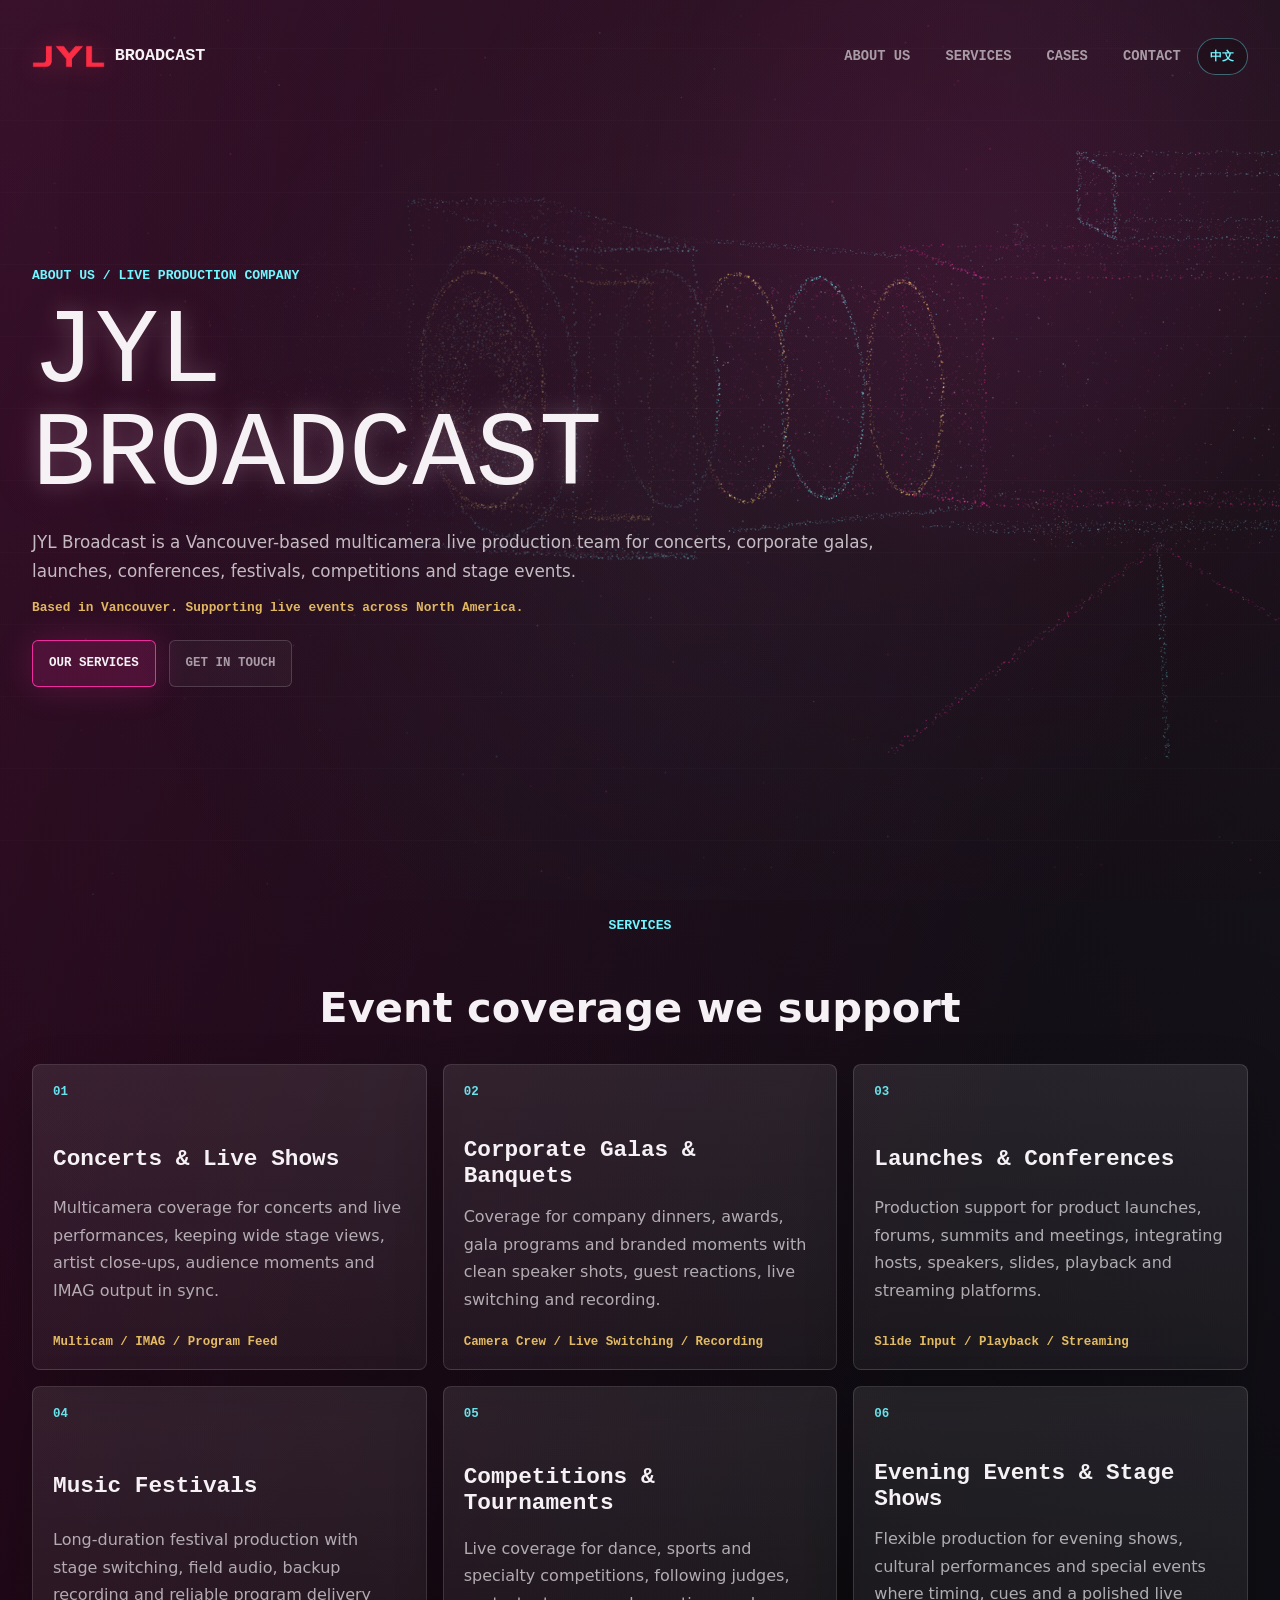
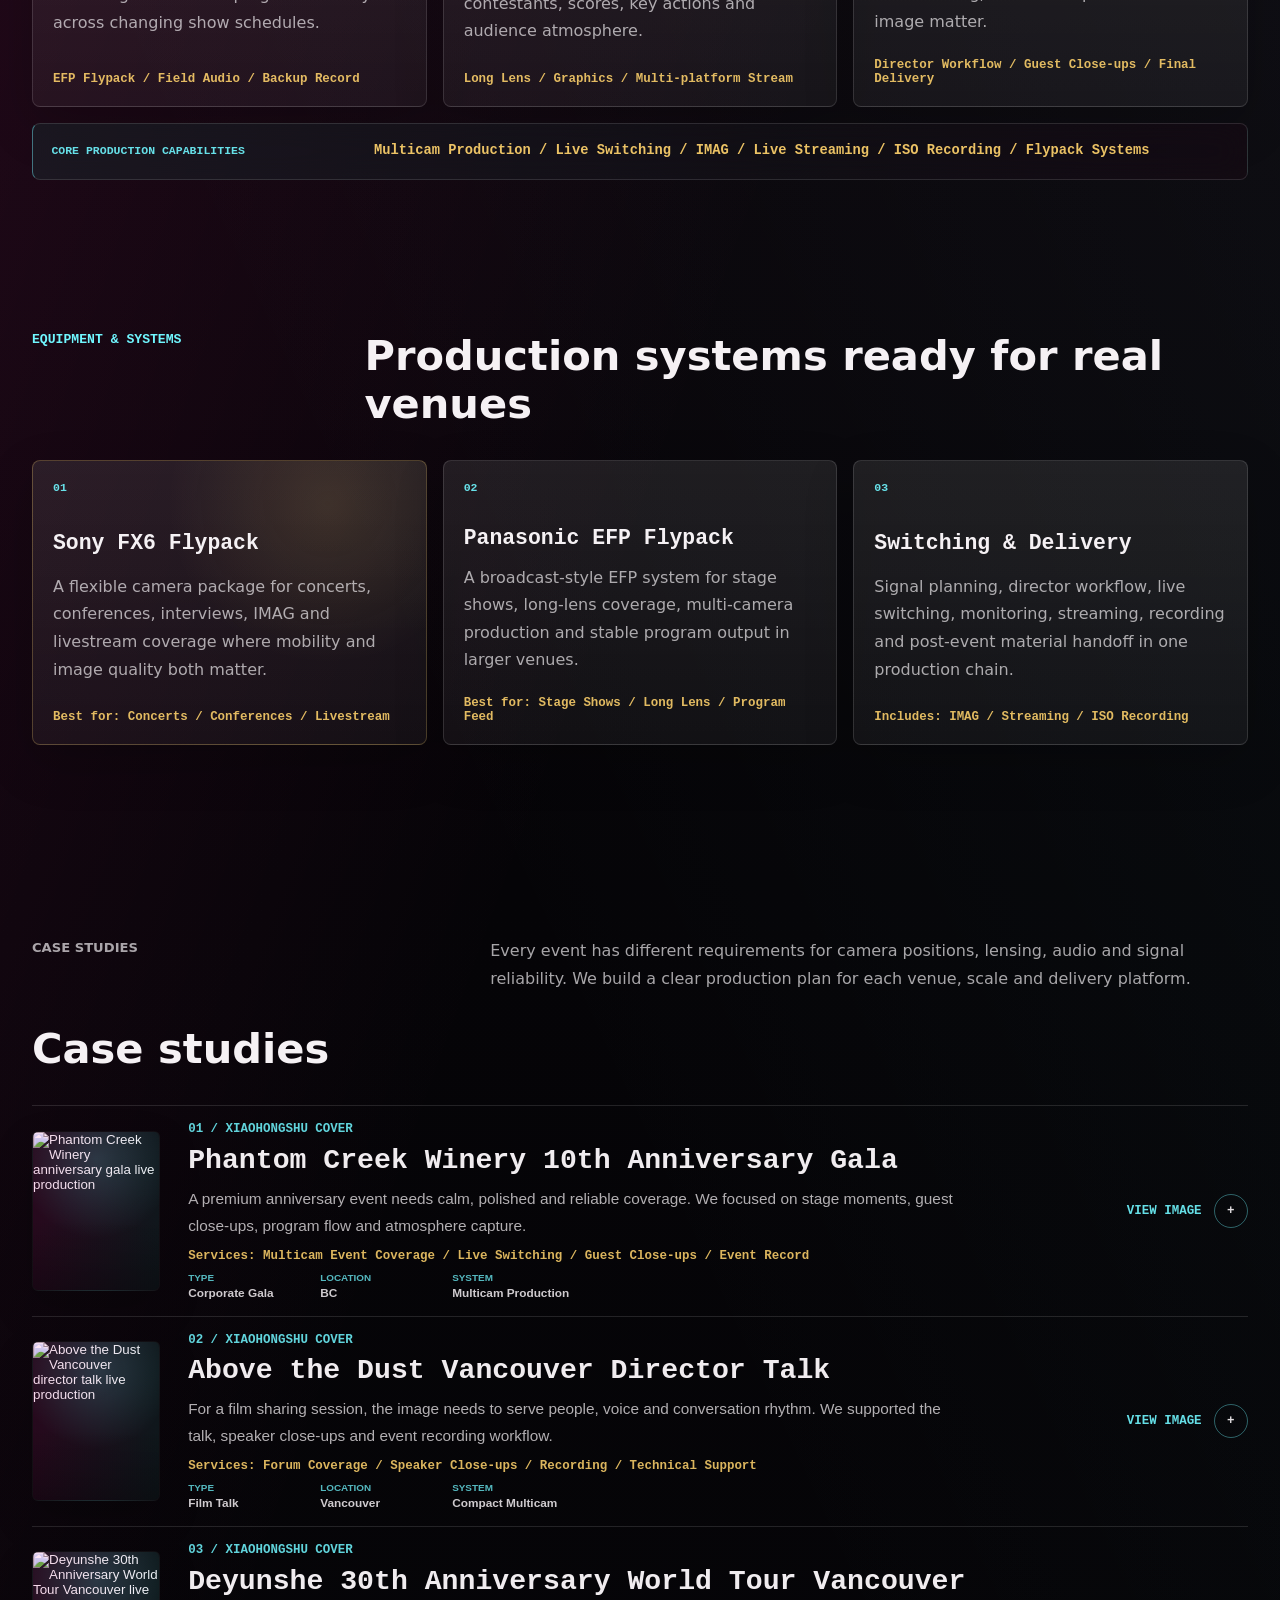
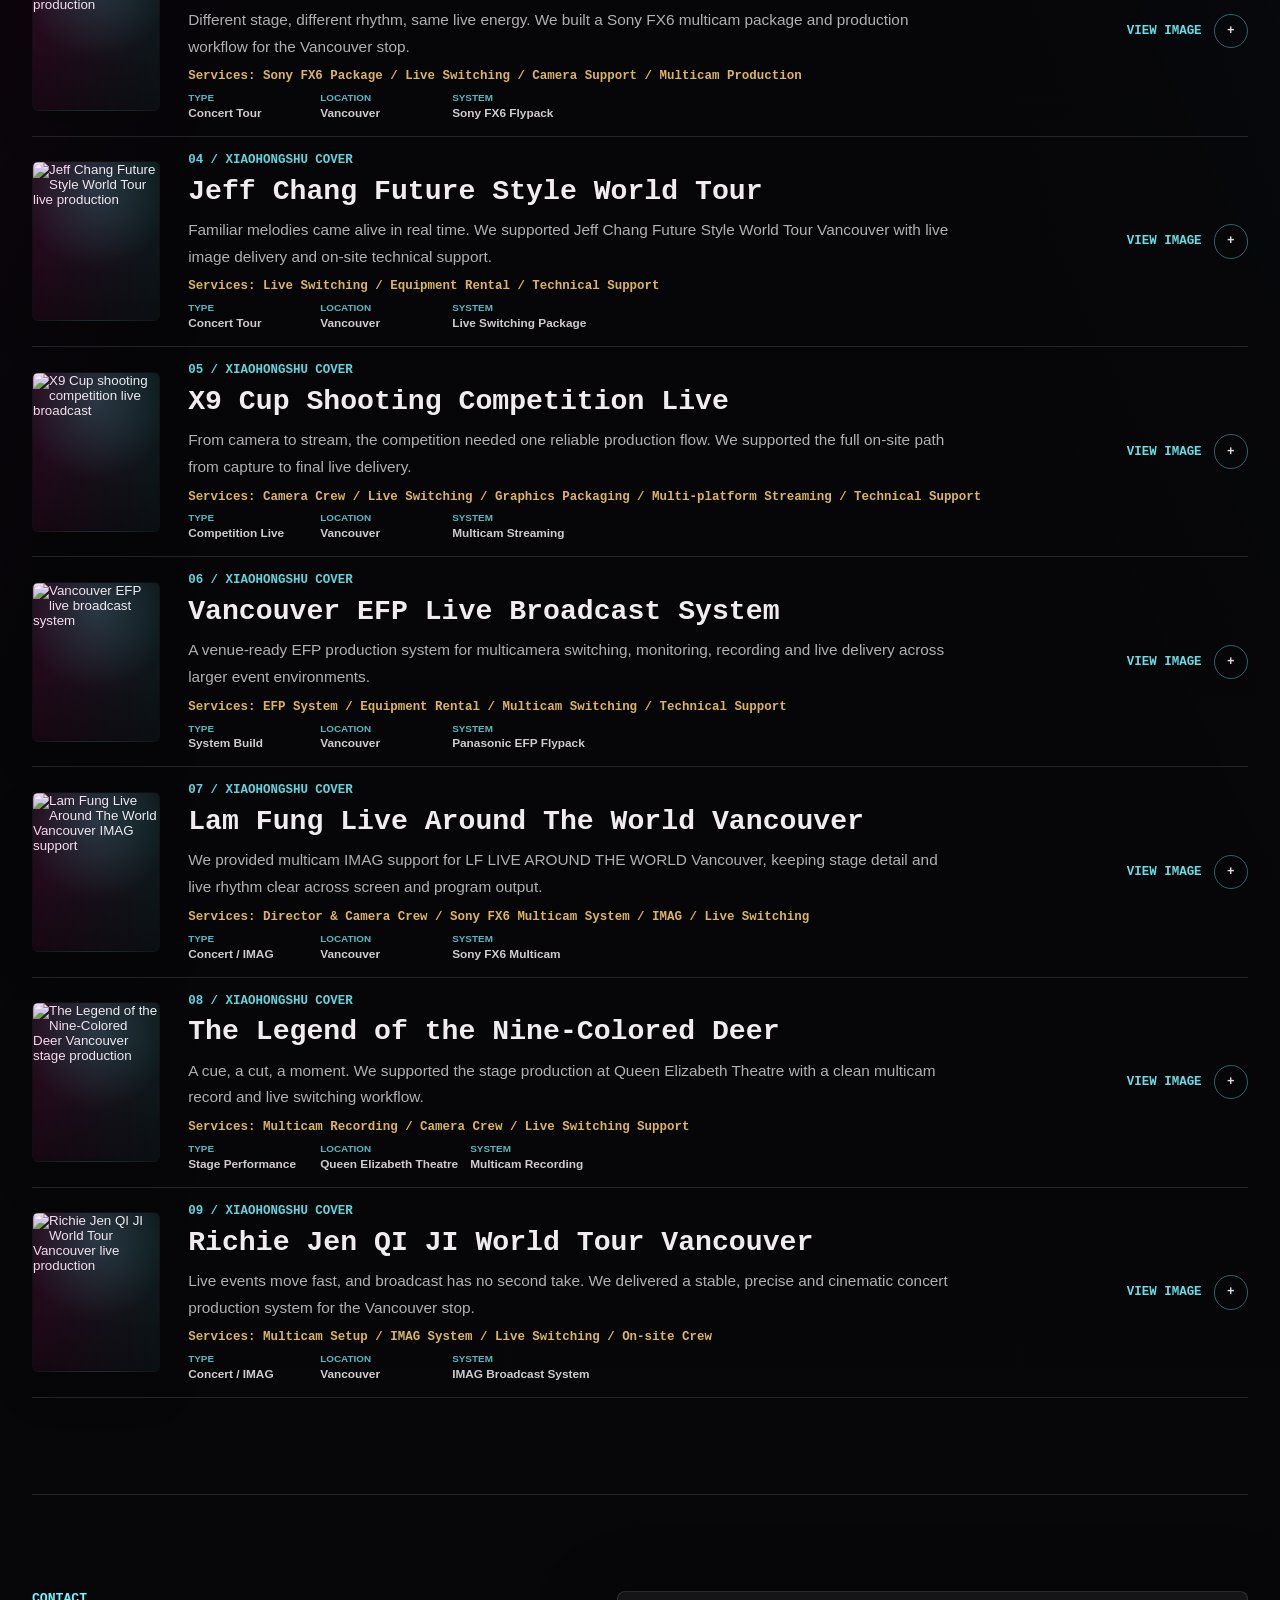
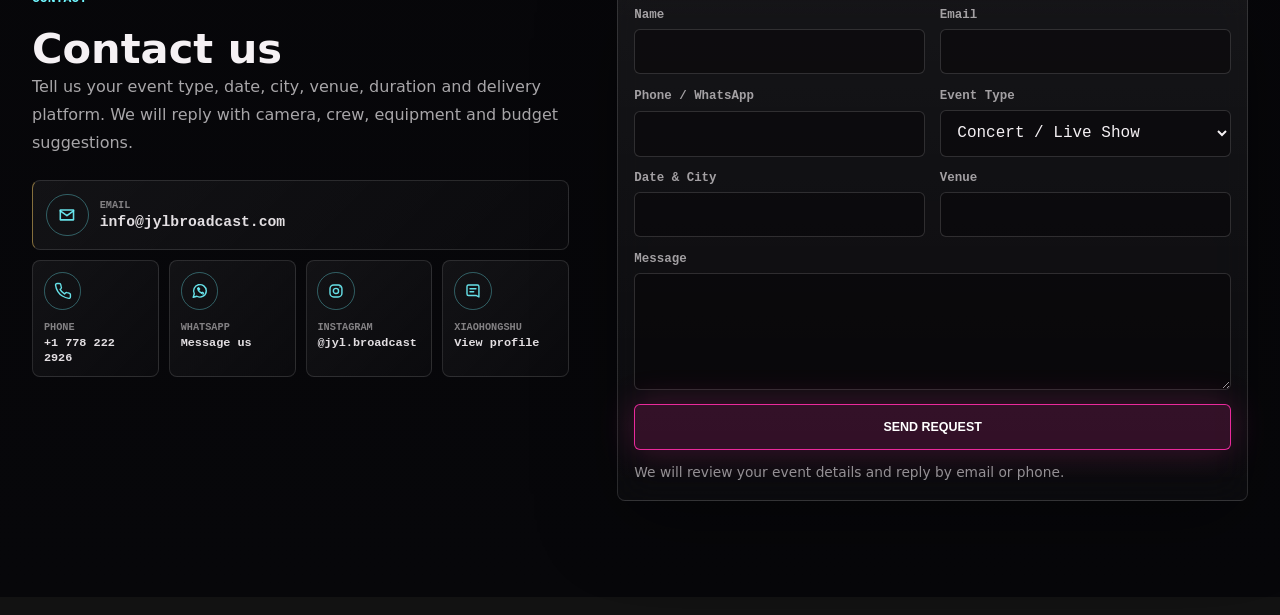
==== commit d4e3e750: "Update cases from Xiaohongshu profile" ====
--- a/index.html
+++ b/index.html
@@ -136,201 +136,7 @@
             a clear production plan for each venue, scale and delivery platform.
           </p>
         </div>
-        <div class="post-gallery-list" aria-label="Case study photo posts">
-          <article class="post-gallery" data-case-card>
-            <button class="case-teaser" type="button" aria-expanded="false" aria-controls="case-gallery-06" data-case-toggle>
-              <figure class="case-cover">
-                <img src="assets/cases/case-06-01.jpg" alt="Deyunshe 30th Anniversary World Tour Vancouver live production" />
-              </figure>
-              <span class="case-copy">
-                <span class="case-index">01 / 6 PHOTOS</span>
-                <span class="case-title" data-i18n="caseDeyunsheTitle">Deyunshe 30th Anniversary World Tour Vancouver</span>
-                <span class="case-text" data-i18n="caseDeyunsheText">Sony FX6 camera package, live switching, camera support and multicam production for Deyunshe 30th Anniversary World Tour in Vancouver.</span>
-                <span class="case-meta" data-i18n="caseDeyunsheMeta">Sony FX6 / Live Switching / Multicam Production</span>
-                <span class="case-specs">
-                  <span><em data-i18n="caseTypeLabel">Type</em><strong data-i18n="caseDeyunsheType">Concert Tour</strong></span>
-                  <span><em data-i18n="caseLocationLabel">Location</em><strong data-i18n="caseDeyunsheLocation">Vancouver</strong></span>
-                  <span><em data-i18n="caseSystemLabel">System</em><strong data-i18n="caseDeyunsheSystem">Sony FX6 Flypack</strong></span>
-                </span>
-              </span>
-              <span class="case-action">
-                <span data-case-toggle-label data-i18n="caseViewPhotos">View photos</span>
-                <span class="case-plus" aria-hidden="true">+</span>
-              </span>
-            </button>
-            <div class="case-expanded" id="case-gallery-06" hidden>
-              <div class="post-photo-grid">
-                <figure><img src="assets/cases/case-06-01.jpg" alt="Deyunshe 30th Anniversary World Tour Vancouver photo 01" /></figure>
-                <figure><img src="assets/cases/case-06-02.jpg" alt="Deyunshe 30th Anniversary World Tour Vancouver photo 02" /></figure>
-                <figure><img src="assets/cases/case-06-03.jpg" alt="Deyunshe 30th Anniversary World Tour Vancouver photo 03" /></figure>
-                <figure><img src="assets/cases/case-06-04.jpg" alt="Deyunshe 30th Anniversary World Tour Vancouver photo 04" /></figure>
-                <figure><img src="assets/cases/case-06-05.jpg" alt="Deyunshe 30th Anniversary World Tour Vancouver photo 05" /></figure>
-                <figure><img src="assets/cases/case-06-06.jpg" alt="Deyunshe 30th Anniversary World Tour Vancouver photo 06" /></figure>
-              </div>
-              <a class="case-link" href="https://www.instagram.com/p/DYoNtmMFI28/" target="_blank" rel="noreferrer" data-i18n="caseOpen">View on Instagram</a>
-            </div>
-          </article>
-          <article class="post-gallery" data-case-card>
-            <button class="case-teaser" type="button" aria-expanded="false" aria-controls="case-gallery-01" data-case-toggle>
-              <figure class="case-cover">
-                <img src="assets/cases/case-01-01.jpg" alt="Jeff Chang World Tour Vancouver live production" />
-              </figure>
-              <span class="case-copy">
-                <span class="case-index">02 / 5 PHOTOS</span>
-                <span class="case-title" data-i18n="caseJeffTitle">Jeff Chang World Tour Vancouver</span>
-                <span class="case-text" data-i18n="caseJeffText">Live switching, equipment rental and technical support for Jeff Chang “Our Story” World Tour in Vancouver.</span>
-                <span class="case-meta" data-i18n="caseJeffMeta">Live Switching / Equipment Rental / Technical Support</span>
-                <span class="case-specs">
-                  <span><em data-i18n="caseTypeLabel">Type</em><strong data-i18n="caseJeffType">Concert Tour</strong></span>
-                  <span><em data-i18n="caseLocationLabel">Location</em><strong data-i18n="caseJeffLocation">Vancouver</strong></span>
-                  <span><em data-i18n="caseSystemLabel">System</em><strong data-i18n="caseJeffSystem">Live Switching Package</strong></span>
-                </span>
-              </span>
-              <span class="case-action">
-                <span data-case-toggle-label data-i18n="caseViewPhotos">View photos</span>
-                <span class="case-plus" aria-hidden="true">+</span>
-              </span>
-            </button>
-            <div class="case-expanded" id="case-gallery-01" hidden>
-              <div class="post-photo-grid">
-                <figure><img src="assets/cases/case-01-01.jpg" alt="Jeff Chang World Tour Vancouver photo 01" /></figure>
-                <figure><img src="assets/cases/case-01-02.jpg" alt="Jeff Chang World Tour Vancouver photo 02" /></figure>
-                <figure><img src="assets/cases/case-01-03.jpg" alt="Jeff Chang World Tour Vancouver photo 03" /></figure>
-                <figure><img src="assets/cases/case-01-04.jpg" alt="Jeff Chang World Tour Vancouver photo 04" /></figure>
-                <figure><img src="assets/cases/case-01-05.jpg" alt="Jeff Chang World Tour Vancouver photo 05" /></figure>
-              </div>
-              <a class="case-link" href="https://www.instagram.com/jyl.broadcast/p/DXxr6HCmgyr/" target="_blank" rel="noreferrer" data-i18n="caseOpen">View on Instagram</a>
-            </div>
-          </article>
-          <article class="post-gallery" data-case-card>
-            <button class="case-teaser" type="button" aria-expanded="false" aria-controls="case-gallery-02" data-case-toggle>
-              <figure class="case-cover">
-                <img src="assets/cases/case-02-01.jpg" alt="X9 Cup Shooting Competition live broadcast" />
-              </figure>
-              <span class="case-copy">
-                <span class="case-index">03 / 6 PHOTOS</span>
-                <span class="case-title" data-i18n="caseX9Title">X9 Cup Shooting Competition Live</span>
-                <span class="case-text" data-i18n="caseX9Text">An end-to-end competition workflow from camera crew and live switching to graphics and multi-platform streaming.</span>
-                <span class="case-meta" data-i18n="caseX9Meta">Camera Crew / Graphics / Streaming</span>
-                <span class="case-specs">
-                  <span><em data-i18n="caseTypeLabel">Type</em><strong data-i18n="caseX9Type">Competition Live</strong></span>
-                  <span><em data-i18n="caseLocationLabel">Location</em><strong data-i18n="caseX9Location">Vancouver</strong></span>
-                  <span><em data-i18n="caseSystemLabel">System</em><strong data-i18n="caseX9System">Multicam Streaming</strong></span>
-                </span>
-              </span>
-              <span class="case-action">
-                <span data-case-toggle-label data-i18n="caseViewPhotos">View photos</span>
-                <span class="case-plus" aria-hidden="true">+</span>
-              </span>
-            </button>
-            <div class="case-expanded" id="case-gallery-02" hidden>
-              <div class="post-photo-grid">
-                <figure><img src="assets/cases/case-02-01.jpg" alt="X9 Cup Shooting Competition photo 01" /></figure>
-                <figure><img src="assets/cases/case-02-02.jpg" alt="X9 Cup Shooting Competition photo 02" /></figure>
-                <figure><img src="assets/cases/case-02-03.jpg" alt="X9 Cup Shooting Competition photo 03" /></figure>
-                <figure><img src="assets/cases/case-02-04.jpg" alt="X9 Cup Shooting Competition photo 04" /></figure>
-                <figure><img src="assets/cases/case-02-05.jpg" alt="X9 Cup Shooting Competition photo 05" /></figure>
-                <figure><img src="assets/cases/case-02-06.jpg" alt="X9 Cup Shooting Competition photo 06" /></figure>
-              </div>
-              <a class="case-link" href="https://www.instagram.com/jyl.broadcast/p/DXas-JMAK3S/" target="_blank" rel="noreferrer" data-i18n="caseOpen">View on Instagram</a>
-            </div>
-          </article>
-          <article class="post-gallery" data-case-card>
-            <button class="case-teaser" type="button" aria-expanded="false" aria-controls="case-gallery-03" data-case-toggle>
-              <figure class="case-cover">
-                <img src="assets/cases/case-03-01.jpg" alt="Lam Fung Vancouver concert IMAG support" />
-              </figure>
-              <span class="case-copy">
-                <span class="case-index">04 / 5 PHOTOS</span>
-                <span class="case-title" data-i18n="caseLamTitle">Lam Fung Live Around The World Vancouver</span>
-                <span class="case-text" data-i18n="caseLamText">Multicam IMAG support with a Sony FX6-based camera system, director workflow and on-site switching.</span>
-                <span class="case-meta" data-i18n="caseLamMeta">Sony FX6 / IMAG / Live Switching</span>
-                <span class="case-specs">
-                  <span><em data-i18n="caseTypeLabel">Type</em><strong data-i18n="caseLamType">Concert / IMAG</strong></span>
-                  <span><em data-i18n="caseLocationLabel">Location</em><strong data-i18n="caseLamLocation">Vancouver</strong></span>
-                  <span><em data-i18n="caseSystemLabel">System</em><strong data-i18n="caseLamSystem">Sony FX6 Multicam</strong></span>
-                </span>
-              </span>
-              <span class="case-action">
-                <span data-case-toggle-label data-i18n="caseViewPhotos">View photos</span>
-                <span class="case-plus" aria-hidden="true">+</span>
-              </span>
-            </button>
-            <div class="case-expanded" id="case-gallery-03" hidden>
-              <div class="post-photo-grid">
-                <figure><img src="assets/cases/case-03-01.jpg" alt="Lam Fung Vancouver concert photo 01" /></figure>
-                <figure><img src="assets/cases/case-03-02.jpg" alt="Lam Fung Vancouver concert photo 02" /></figure>
-                <figure><img src="assets/cases/case-03-03.jpg" alt="Lam Fung Vancouver concert photo 03" /></figure>
-                <figure><img src="assets/cases/case-03-04.jpg" alt="Lam Fung Vancouver concert photo 04" /></figure>
-                <figure><img src="assets/cases/case-03-05.jpg" alt="Lam Fung Vancouver concert photo 05" /></figure>
-              </div>
-              <a class="case-link" href="https://www.instagram.com/jyl.broadcast/p/DXXhfUVEiCZ/" target="_blank" rel="noreferrer" data-i18n="caseOpen">View on Instagram</a>
-            </div>
-          </article>
-          <article class="post-gallery" data-case-card>
-            <button class="case-teaser" type="button" aria-expanded="false" aria-controls="case-gallery-04" data-case-toggle>
-              <figure class="case-cover">
-                <img src="assets/cases/case-04-01.jpg" alt="The Legend of the Nine-Colored Deer stage production" />
-              </figure>
-              <span class="case-copy">
-                <span class="case-index">05 / 1 PHOTO</span>
-                <span class="case-title" data-i18n="caseDeerTitle">The Legend of the Nine-Colored Deer</span>
-                <span class="case-text" data-i18n="caseDeerText">On-site multicam recording, camera crew and live switching support at Queen Elizabeth Theatre.</span>
-                <span class="case-meta" data-i18n="caseDeerMeta">Multicam Record / Camera Crew / Switching</span>
-                <span class="case-specs">
-                  <span><em data-i18n="caseTypeLabel">Type</em><strong data-i18n="caseDeerType">Stage Performance</strong></span>
-                  <span><em data-i18n="caseLocationLabel">Location</em><strong data-i18n="caseDeerLocation">Queen Elizabeth Theatre</strong></span>
-                  <span><em data-i18n="caseSystemLabel">System</em><strong data-i18n="caseDeerSystem">Multicam Recording</strong></span>
-                </span>
-              </span>
-              <span class="case-action">
-                <span data-case-toggle-label data-i18n="caseViewPhotos">View photos</span>
-                <span class="case-plus" aria-hidden="true">+</span>
-              </span>
-            </button>
-            <div class="case-expanded" id="case-gallery-04" hidden>
-              <div class="post-photo-grid">
-                <figure><img src="assets/cases/case-04-01.jpg" alt="The Legend of the Nine-Colored Deer photo 01" /></figure>
-              </div>
-              <a class="case-link" href="https://www.instagram.com/jyl.broadcast/p/DT4lMk7DkZz/" target="_blank" rel="noreferrer" data-i18n="caseOpen">View on Instagram</a>
-            </div>
-          </article>
-          <article class="post-gallery" data-case-card>
-            <button class="case-teaser" type="button" aria-expanded="false" aria-controls="case-gallery-05" data-case-toggle>
-              <figure class="case-cover">
-                <img src="assets/cases/case-05-01.jpg" alt="Richie Jen QI JI World Tour Vancouver live production" />
-              </figure>
-              <span class="case-copy">
-                <span class="case-index">06 / 8 PHOTOS</span>
-                <span class="case-title" data-i18n="caseRichieTitle">Richie Jen QI JI World Tour Vancouver</span>
-                <span class="case-text" data-i18n="caseRichieText">Multicam setup, IMAG system, live switching and on-site crew support for a concert production with no second take.</span>
-                <span class="case-meta" data-i18n="caseRichieMeta">Multicam / IMAG / On-site Crew</span>
-                <span class="case-specs">
-                  <span><em data-i18n="caseTypeLabel">Type</em><strong data-i18n="caseRichieType">Concert / IMAG</strong></span>
-                  <span><em data-i18n="caseLocationLabel">Location</em><strong data-i18n="caseRichieLocation">Vancouver</strong></span>
-                  <span><em data-i18n="caseSystemLabel">System</em><strong data-i18n="caseRichieSystem">IMAG Broadcast System</strong></span>
-                </span>
-              </span>
-              <span class="case-action">
-                <span data-case-toggle-label data-i18n="caseViewPhotos">View photos</span>
-                <span class="case-plus" aria-hidden="true">+</span>
-              </span>
-            </button>
-            <div class="case-expanded" id="case-gallery-05" hidden>
-              <div class="post-photo-grid">
-                <figure><img src="assets/cases/case-05-01.jpg" alt="Richie Jen QI JI World Tour Vancouver photo 01" /></figure>
-                <figure><img src="assets/cases/case-05-02.jpg" alt="Richie Jen QI JI World Tour Vancouver photo 02" /></figure>
-                <figure><img src="assets/cases/case-05-03.jpg" alt="Richie Jen QI JI World Tour Vancouver photo 03" /></figure>
-                <figure><img src="assets/cases/case-05-04.jpg" alt="Richie Jen QI JI World Tour Vancouver photo 04" /></figure>
-                <figure><img src="assets/cases/case-05-05.jpg" alt="Richie Jen QI JI World Tour Vancouver photo 05" /></figure>
-                <figure><img src="assets/cases/case-05-06.jpg" alt="Richie Jen QI JI World Tour Vancouver photo 06" /></figure>
-                <figure><img src="assets/cases/case-05-07.jpg" alt="Richie Jen QI JI World Tour Vancouver photo 07" /></figure>
-                <figure><img src="assets/cases/case-05-08.jpg" alt="Richie Jen QI JI World Tour Vancouver photo 08" /></figure>
-              </div>
-              <a class="case-link" href="https://www.instagram.com/jyl.broadcast/p/DTHoePQDjdo/" target="_blank" rel="noreferrer" data-i18n="caseOpen">View on Instagram</a>
-            </div>
-          </article>
-        </div>
+        <div class="post-gallery-list" aria-label="Case study photo posts" data-case-list></div>
       </section>
 
       <section class="band contact-section" id="contact" aria-labelledby="contact-title">
--- a/styles.css
+++ b/styles.css
@@ -1238,6 +1238,10 @@
   gap: 0.7rem;
 }
 
+.post-photo-grid.single-image {
+  grid-template-columns: minmax(12rem, 18rem);
+}
+
 .post-photo-grid figure {
   margin: 0;
   overflow: hidden;
@@ -1253,6 +1257,11 @@
   display: block;
   width: 100%;
   height: auto;
+}
+
+.post-photo-grid.single-image img {
+  aspect-ratio: 4 / 5;
+  object-fit: cover;
 }
 
 .case-visual.concert {
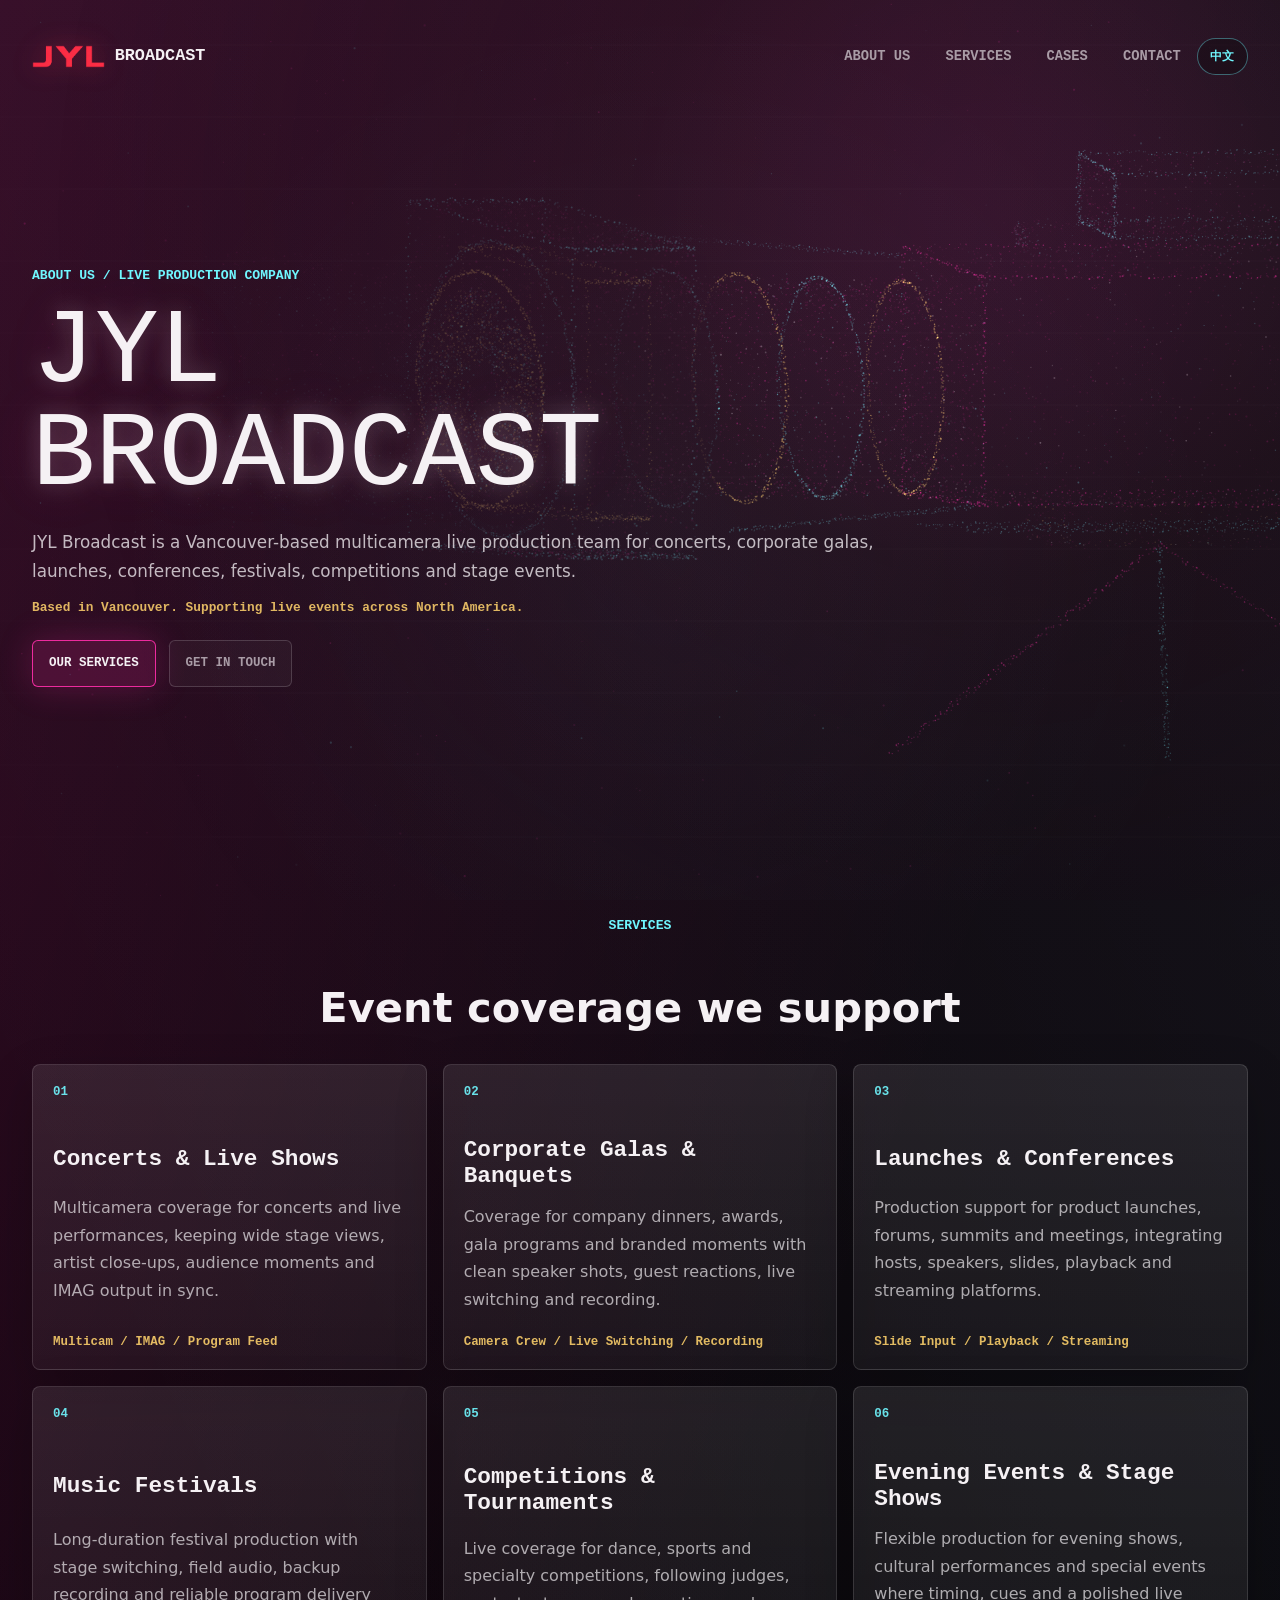
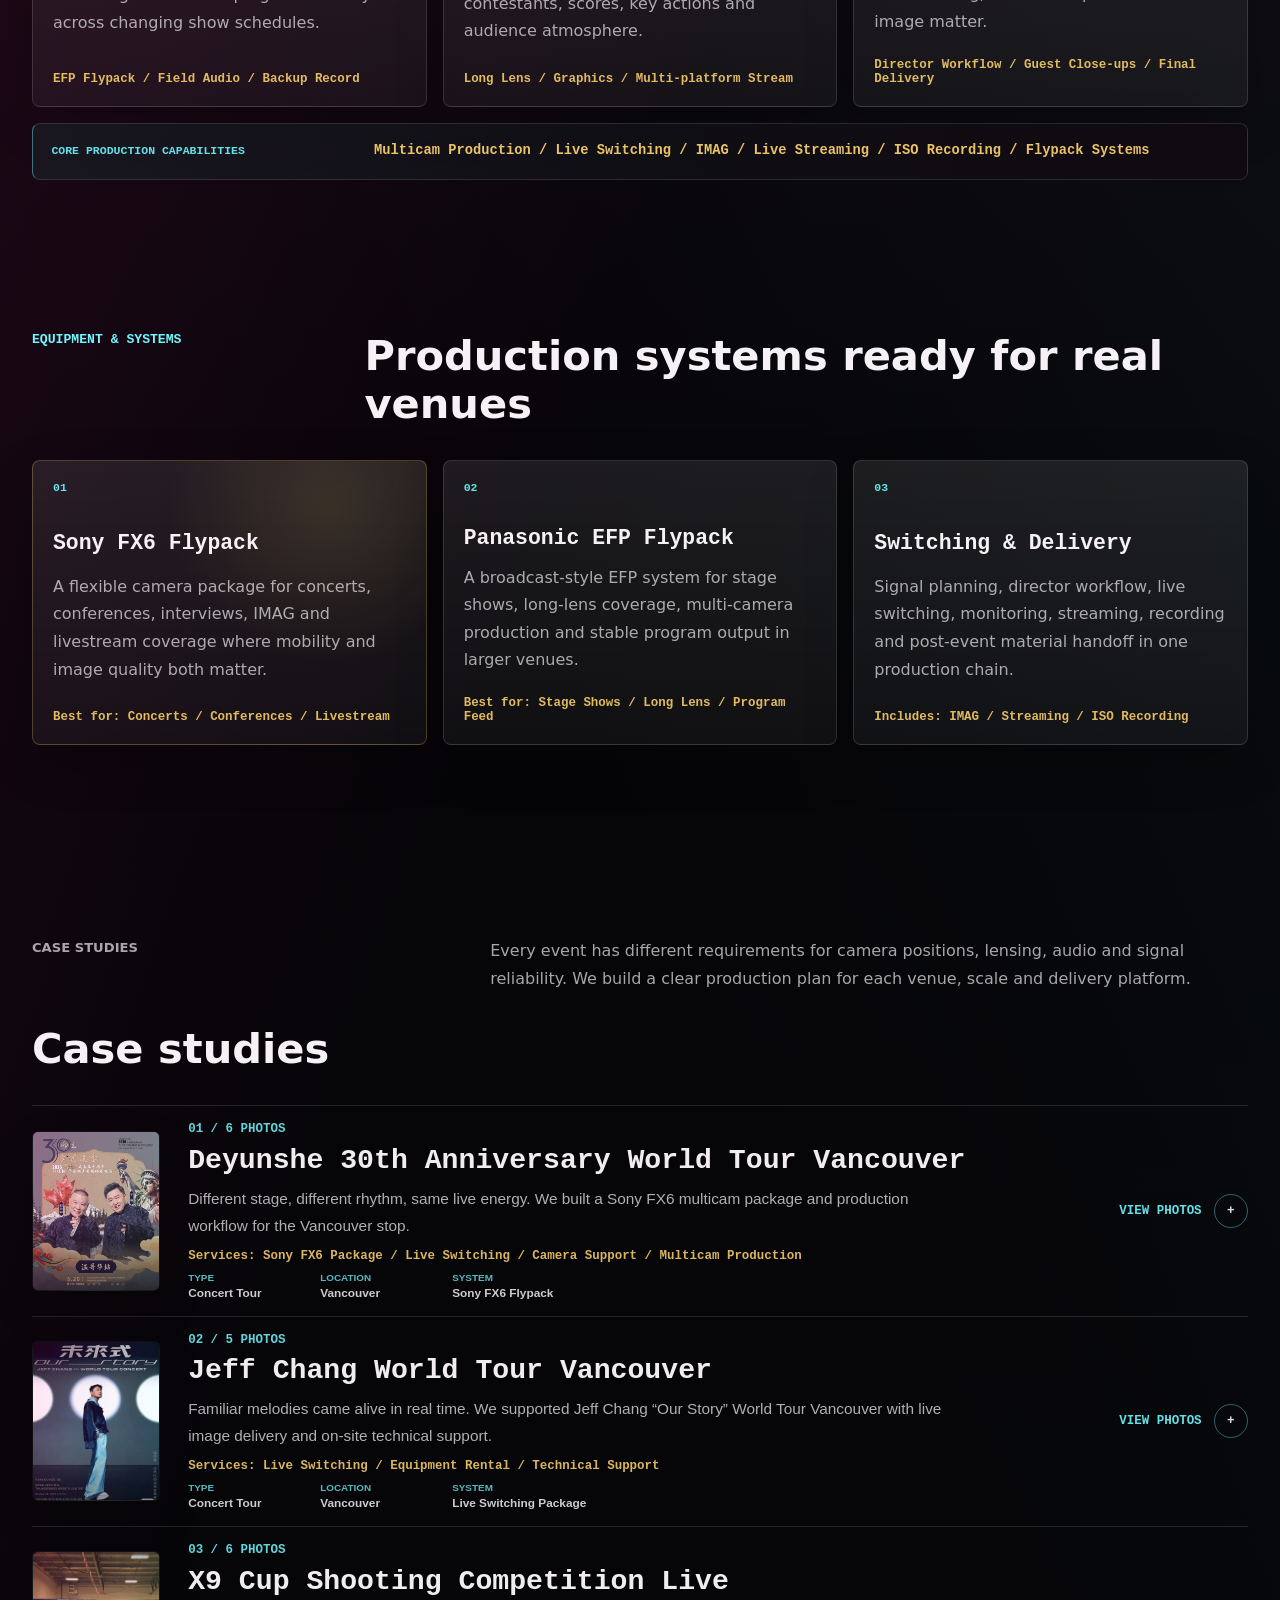
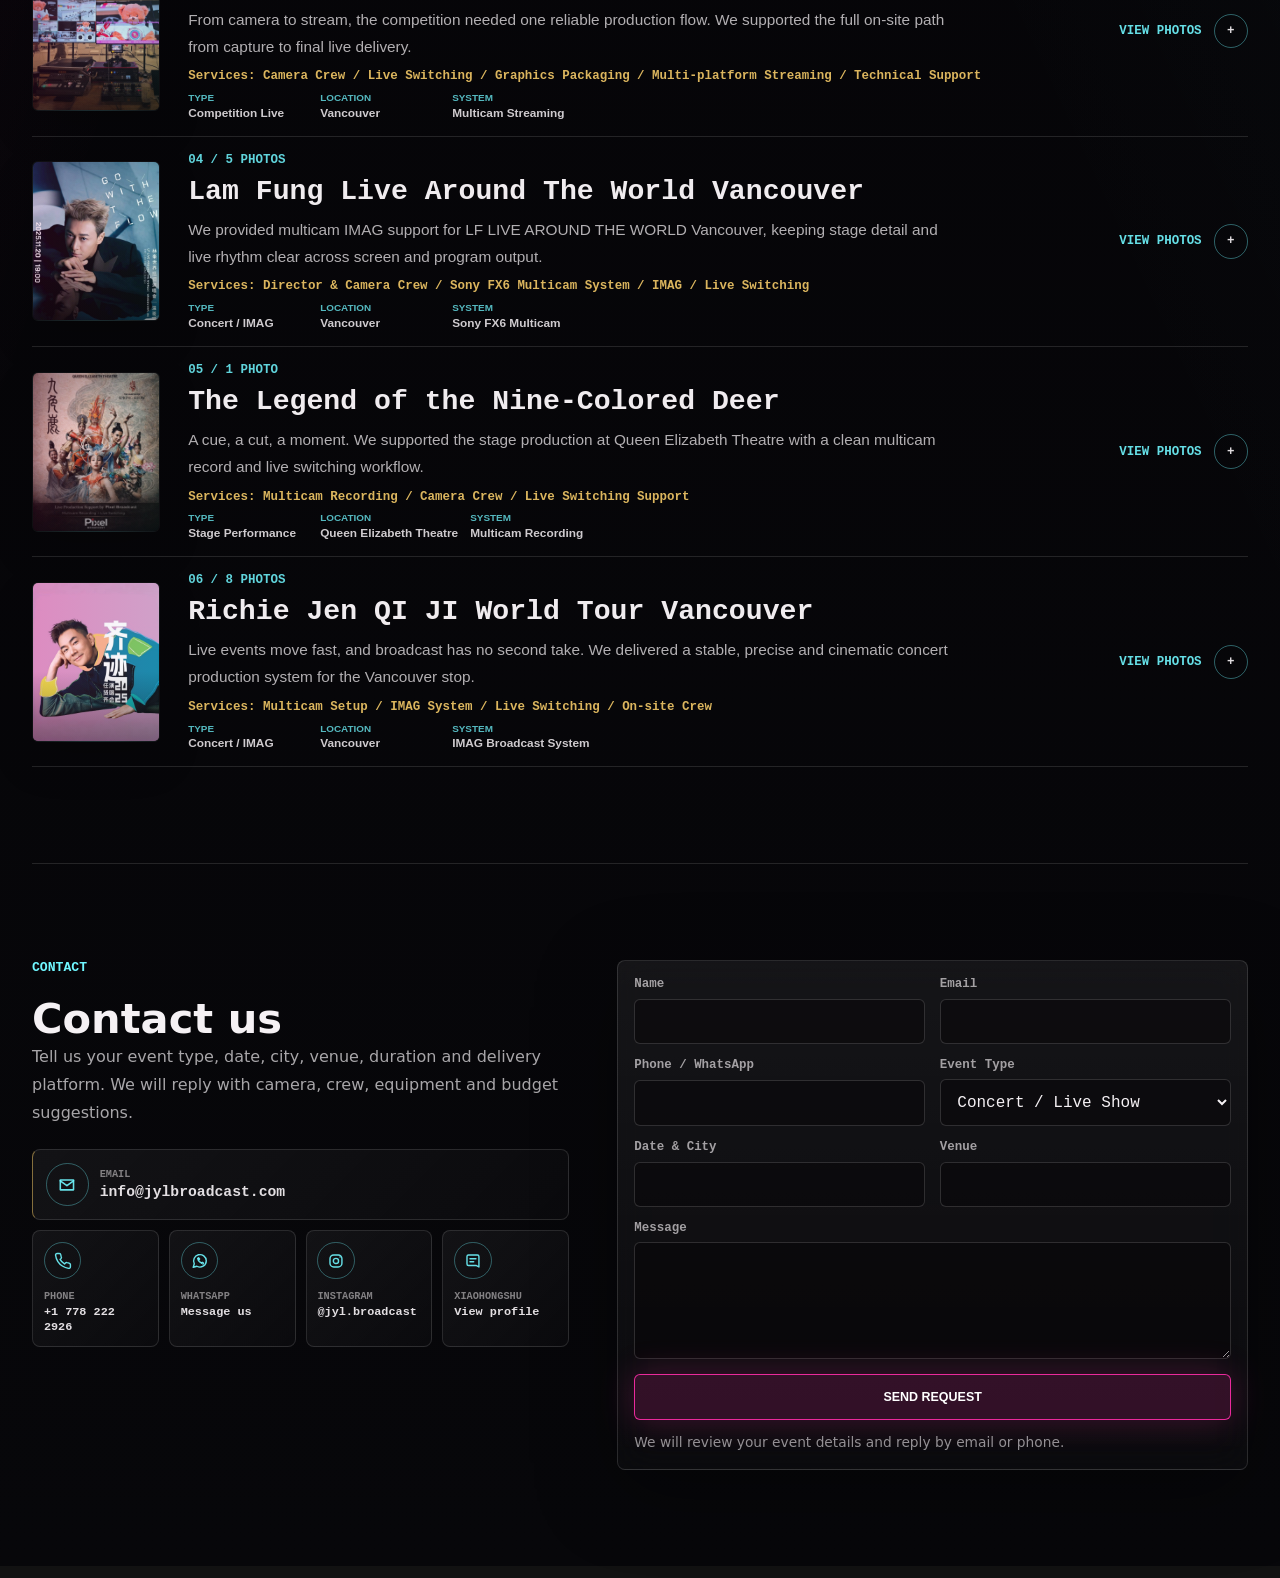
==== commit abe3d117: "Revert "Update cases from Xiaohongshu profile" This reverts commit d4e3e750076325e7abfa05b717c2f85a4" ====
--- a/index.html
+++ b/index.html
@@ -136,7 +136,201 @@
             a clear production plan for each venue, scale and delivery platform.
           </p>
         </div>
-        <div class="post-gallery-list" aria-label="Case study photo posts" data-case-list></div>
+        <div class="post-gallery-list" aria-label="Case study photo posts">
+          <article class="post-gallery" data-case-card>
+            <button class="case-teaser" type="button" aria-expanded="false" aria-controls="case-gallery-06" data-case-toggle>
+              <figure class="case-cover">
+                <img src="assets/cases/case-06-01.jpg" alt="Deyunshe 30th Anniversary World Tour Vancouver live production" />
+              </figure>
+              <span class="case-copy">
+                <span class="case-index">01 / 6 PHOTOS</span>
+                <span class="case-title" data-i18n="caseDeyunsheTitle">Deyunshe 30th Anniversary World Tour Vancouver</span>
+                <span class="case-text" data-i18n="caseDeyunsheText">Sony FX6 camera package, live switching, camera support and multicam production for Deyunshe 30th Anniversary World Tour in Vancouver.</span>
+                <span class="case-meta" data-i18n="caseDeyunsheMeta">Sony FX6 / Live Switching / Multicam Production</span>
+                <span class="case-specs">
+                  <span><em data-i18n="caseTypeLabel">Type</em><strong data-i18n="caseDeyunsheType">Concert Tour</strong></span>
+                  <span><em data-i18n="caseLocationLabel">Location</em><strong data-i18n="caseDeyunsheLocation">Vancouver</strong></span>
+                  <span><em data-i18n="caseSystemLabel">System</em><strong data-i18n="caseDeyunsheSystem">Sony FX6 Flypack</strong></span>
+                </span>
+              </span>
+              <span class="case-action">
+                <span data-case-toggle-label data-i18n="caseViewPhotos">View photos</span>
+                <span class="case-plus" aria-hidden="true">+</span>
+              </span>
+            </button>
+            <div class="case-expanded" id="case-gallery-06" hidden>
+              <div class="post-photo-grid">
+                <figure><img src="assets/cases/case-06-01.jpg" alt="Deyunshe 30th Anniversary World Tour Vancouver photo 01" /></figure>
+                <figure><img src="assets/cases/case-06-02.jpg" alt="Deyunshe 30th Anniversary World Tour Vancouver photo 02" /></figure>
+                <figure><img src="assets/cases/case-06-03.jpg" alt="Deyunshe 30th Anniversary World Tour Vancouver photo 03" /></figure>
+                <figure><img src="assets/cases/case-06-04.jpg" alt="Deyunshe 30th Anniversary World Tour Vancouver photo 04" /></figure>
+                <figure><img src="assets/cases/case-06-05.jpg" alt="Deyunshe 30th Anniversary World Tour Vancouver photo 05" /></figure>
+                <figure><img src="assets/cases/case-06-06.jpg" alt="Deyunshe 30th Anniversary World Tour Vancouver photo 06" /></figure>
+              </div>
+              <a class="case-link" href="https://www.instagram.com/p/DYoNtmMFI28/" target="_blank" rel="noreferrer" data-i18n="caseOpen">View on Instagram</a>
+            </div>
+          </article>
+          <article class="post-gallery" data-case-card>
+            <button class="case-teaser" type="button" aria-expanded="false" aria-controls="case-gallery-01" data-case-toggle>
+              <figure class="case-cover">
+                <img src="assets/cases/case-01-01.jpg" alt="Jeff Chang World Tour Vancouver live production" />
+              </figure>
+              <span class="case-copy">
+                <span class="case-index">02 / 5 PHOTOS</span>
+                <span class="case-title" data-i18n="caseJeffTitle">Jeff Chang World Tour Vancouver</span>
+                <span class="case-text" data-i18n="caseJeffText">Live switching, equipment rental and technical support for Jeff Chang “Our Story” World Tour in Vancouver.</span>
+                <span class="case-meta" data-i18n="caseJeffMeta">Live Switching / Equipment Rental / Technical Support</span>
+                <span class="case-specs">
+                  <span><em data-i18n="caseTypeLabel">Type</em><strong data-i18n="caseJeffType">Concert Tour</strong></span>
+                  <span><em data-i18n="caseLocationLabel">Location</em><strong data-i18n="caseJeffLocation">Vancouver</strong></span>
+                  <span><em data-i18n="caseSystemLabel">System</em><strong data-i18n="caseJeffSystem">Live Switching Package</strong></span>
+                </span>
+              </span>
+              <span class="case-action">
+                <span data-case-toggle-label data-i18n="caseViewPhotos">View photos</span>
+                <span class="case-plus" aria-hidden="true">+</span>
+              </span>
+            </button>
+            <div class="case-expanded" id="case-gallery-01" hidden>
+              <div class="post-photo-grid">
+                <figure><img src="assets/cases/case-01-01.jpg" alt="Jeff Chang World Tour Vancouver photo 01" /></figure>
+                <figure><img src="assets/cases/case-01-02.jpg" alt="Jeff Chang World Tour Vancouver photo 02" /></figure>
+                <figure><img src="assets/cases/case-01-03.jpg" alt="Jeff Chang World Tour Vancouver photo 03" /></figure>
+                <figure><img src="assets/cases/case-01-04.jpg" alt="Jeff Chang World Tour Vancouver photo 04" /></figure>
+                <figure><img src="assets/cases/case-01-05.jpg" alt="Jeff Chang World Tour Vancouver photo 05" /></figure>
+              </div>
+              <a class="case-link" href="https://www.instagram.com/jyl.broadcast/p/DXxr6HCmgyr/" target="_blank" rel="noreferrer" data-i18n="caseOpen">View on Instagram</a>
+            </div>
+          </article>
+          <article class="post-gallery" data-case-card>
+            <button class="case-teaser" type="button" aria-expanded="false" aria-controls="case-gallery-02" data-case-toggle>
+              <figure class="case-cover">
+                <img src="assets/cases/case-02-01.jpg" alt="X9 Cup Shooting Competition live broadcast" />
+              </figure>
+              <span class="case-copy">
+                <span class="case-index">03 / 6 PHOTOS</span>
+                <span class="case-title" data-i18n="caseX9Title">X9 Cup Shooting Competition Live</span>
+                <span class="case-text" data-i18n="caseX9Text">An end-to-end competition workflow from camera crew and live switching to graphics and multi-platform streaming.</span>
+                <span class="case-meta" data-i18n="caseX9Meta">Camera Crew / Graphics / Streaming</span>
+                <span class="case-specs">
+                  <span><em data-i18n="caseTypeLabel">Type</em><strong data-i18n="caseX9Type">Competition Live</strong></span>
+                  <span><em data-i18n="caseLocationLabel">Location</em><strong data-i18n="caseX9Location">Vancouver</strong></span>
+                  <span><em data-i18n="caseSystemLabel">System</em><strong data-i18n="caseX9System">Multicam Streaming</strong></span>
+                </span>
+              </span>
+              <span class="case-action">
+                <span data-case-toggle-label data-i18n="caseViewPhotos">View photos</span>
+                <span class="case-plus" aria-hidden="true">+</span>
+              </span>
+            </button>
+            <div class="case-expanded" id="case-gallery-02" hidden>
+              <div class="post-photo-grid">
+                <figure><img src="assets/cases/case-02-01.jpg" alt="X9 Cup Shooting Competition photo 01" /></figure>
+                <figure><img src="assets/cases/case-02-02.jpg" alt="X9 Cup Shooting Competition photo 02" /></figure>
+                <figure><img src="assets/cases/case-02-03.jpg" alt="X9 Cup Shooting Competition photo 03" /></figure>
+                <figure><img src="assets/cases/case-02-04.jpg" alt="X9 Cup Shooting Competition photo 04" /></figure>
+                <figure><img src="assets/cases/case-02-05.jpg" alt="X9 Cup Shooting Competition photo 05" /></figure>
+                <figure><img src="assets/cases/case-02-06.jpg" alt="X9 Cup Shooting Competition photo 06" /></figure>
+              </div>
+              <a class="case-link" href="https://www.instagram.com/jyl.broadcast/p/DXas-JMAK3S/" target="_blank" rel="noreferrer" data-i18n="caseOpen">View on Instagram</a>
+            </div>
+          </article>
+          <article class="post-gallery" data-case-card>
+            <button class="case-teaser" type="button" aria-expanded="false" aria-controls="case-gallery-03" data-case-toggle>
+              <figure class="case-cover">
+                <img src="assets/cases/case-03-01.jpg" alt="Lam Fung Vancouver concert IMAG support" />
+              </figure>
+              <span class="case-copy">
+                <span class="case-index">04 / 5 PHOTOS</span>
+                <span class="case-title" data-i18n="caseLamTitle">Lam Fung Live Around The World Vancouver</span>
+                <span class="case-text" data-i18n="caseLamText">Multicam IMAG support with a Sony FX6-based camera system, director workflow and on-site switching.</span>
+                <span class="case-meta" data-i18n="caseLamMeta">Sony FX6 / IMAG / Live Switching</span>
+                <span class="case-specs">
+                  <span><em data-i18n="caseTypeLabel">Type</em><strong data-i18n="caseLamType">Concert / IMAG</strong></span>
+                  <span><em data-i18n="caseLocationLabel">Location</em><strong data-i18n="caseLamLocation">Vancouver</strong></span>
+                  <span><em data-i18n="caseSystemLabel">System</em><strong data-i18n="caseLamSystem">Sony FX6 Multicam</strong></span>
+                </span>
+              </span>
+              <span class="case-action">
+                <span data-case-toggle-label data-i18n="caseViewPhotos">View photos</span>
+                <span class="case-plus" aria-hidden="true">+</span>
+              </span>
+            </button>
+            <div class="case-expanded" id="case-gallery-03" hidden>
+              <div class="post-photo-grid">
+                <figure><img src="assets/cases/case-03-01.jpg" alt="Lam Fung Vancouver concert photo 01" /></figure>
+                <figure><img src="assets/cases/case-03-02.jpg" alt="Lam Fung Vancouver concert photo 02" /></figure>
+                <figure><img src="assets/cases/case-03-03.jpg" alt="Lam Fung Vancouver concert photo 03" /></figure>
+                <figure><img src="assets/cases/case-03-04.jpg" alt="Lam Fung Vancouver concert photo 04" /></figure>
+                <figure><img src="assets/cases/case-03-05.jpg" alt="Lam Fung Vancouver concert photo 05" /></figure>
+              </div>
+              <a class="case-link" href="https://www.instagram.com/jyl.broadcast/p/DXXhfUVEiCZ/" target="_blank" rel="noreferrer" data-i18n="caseOpen">View on Instagram</a>
+            </div>
+          </article>
+          <article class="post-gallery" data-case-card>
+            <button class="case-teaser" type="button" aria-expanded="false" aria-controls="case-gallery-04" data-case-toggle>
+              <figure class="case-cover">
+                <img src="assets/cases/case-04-01.jpg" alt="The Legend of the Nine-Colored Deer stage production" />
+              </figure>
+              <span class="case-copy">
+                <span class="case-index">05 / 1 PHOTO</span>
+                <span class="case-title" data-i18n="caseDeerTitle">The Legend of the Nine-Colored Deer</span>
+                <span class="case-text" data-i18n="caseDeerText">On-site multicam recording, camera crew and live switching support at Queen Elizabeth Theatre.</span>
+                <span class="case-meta" data-i18n="caseDeerMeta">Multicam Record / Camera Crew / Switching</span>
+                <span class="case-specs">
+                  <span><em data-i18n="caseTypeLabel">Type</em><strong data-i18n="caseDeerType">Stage Performance</strong></span>
+                  <span><em data-i18n="caseLocationLabel">Location</em><strong data-i18n="caseDeerLocation">Queen Elizabeth Theatre</strong></span>
+                  <span><em data-i18n="caseSystemLabel">System</em><strong data-i18n="caseDeerSystem">Multicam Recording</strong></span>
+                </span>
+              </span>
+              <span class="case-action">
+                <span data-case-toggle-label data-i18n="caseViewPhotos">View photos</span>
+                <span class="case-plus" aria-hidden="true">+</span>
+              </span>
+            </button>
+            <div class="case-expanded" id="case-gallery-04" hidden>
+              <div class="post-photo-grid">
+                <figure><img src="assets/cases/case-04-01.jpg" alt="The Legend of the Nine-Colored Deer photo 01" /></figure>
+              </div>
+              <a class="case-link" href="https://www.instagram.com/jyl.broadcast/p/DT4lMk7DkZz/" target="_blank" rel="noreferrer" data-i18n="caseOpen">View on Instagram</a>
+            </div>
+          </article>
+          <article class="post-gallery" data-case-card>
+            <button class="case-teaser" type="button" aria-expanded="false" aria-controls="case-gallery-05" data-case-toggle>
+              <figure class="case-cover">
+                <img src="assets/cases/case-05-01.jpg" alt="Richie Jen QI JI World Tour Vancouver live production" />
+              </figure>
+              <span class="case-copy">
+                <span class="case-index">06 / 8 PHOTOS</span>
+                <span class="case-title" data-i18n="caseRichieTitle">Richie Jen QI JI World Tour Vancouver</span>
+                <span class="case-text" data-i18n="caseRichieText">Multicam setup, IMAG system, live switching and on-site crew support for a concert production with no second take.</span>
+                <span class="case-meta" data-i18n="caseRichieMeta">Multicam / IMAG / On-site Crew</span>
+                <span class="case-specs">
+                  <span><em data-i18n="caseTypeLabel">Type</em><strong data-i18n="caseRichieType">Concert / IMAG</strong></span>
+                  <span><em data-i18n="caseLocationLabel">Location</em><strong data-i18n="caseRichieLocation">Vancouver</strong></span>
+                  <span><em data-i18n="caseSystemLabel">System</em><strong data-i18n="caseRichieSystem">IMAG Broadcast System</strong></span>
+                </span>
+              </span>
+              <span class="case-action">
+                <span data-case-toggle-label data-i18n="caseViewPhotos">View photos</span>
+                <span class="case-plus" aria-hidden="true">+</span>
+              </span>
+            </button>
+            <div class="case-expanded" id="case-gallery-05" hidden>
+              <div class="post-photo-grid">
+                <figure><img src="assets/cases/case-05-01.jpg" alt="Richie Jen QI JI World Tour Vancouver photo 01" /></figure>
+                <figure><img src="assets/cases/case-05-02.jpg" alt="Richie Jen QI JI World Tour Vancouver photo 02" /></figure>
+                <figure><img src="assets/cases/case-05-03.jpg" alt="Richie Jen QI JI World Tour Vancouver photo 03" /></figure>
+                <figure><img src="assets/cases/case-05-04.jpg" alt="Richie Jen QI JI World Tour Vancouver photo 04" /></figure>
+                <figure><img src="assets/cases/case-05-05.jpg" alt="Richie Jen QI JI World Tour Vancouver photo 05" /></figure>
+                <figure><img src="assets/cases/case-05-06.jpg" alt="Richie Jen QI JI World Tour Vancouver photo 06" /></figure>
+                <figure><img src="assets/cases/case-05-07.jpg" alt="Richie Jen QI JI World Tour Vancouver photo 07" /></figure>
+                <figure><img src="assets/cases/case-05-08.jpg" alt="Richie Jen QI JI World Tour Vancouver photo 08" /></figure>
+              </div>
+              <a class="case-link" href="https://www.instagram.com/jyl.broadcast/p/DTHoePQDjdo/" target="_blank" rel="noreferrer" data-i18n="caseOpen">View on Instagram</a>
+            </div>
+          </article>
+        </div>
       </section>
 
       <section class="band contact-section" id="contact" aria-labelledby="contact-title">
--- a/styles.css
+++ b/styles.css
@@ -1238,10 +1238,6 @@
   gap: 0.7rem;
 }
 
-.post-photo-grid.single-image {
-  grid-template-columns: minmax(12rem, 18rem);
-}
-
 .post-photo-grid figure {
   margin: 0;
   overflow: hidden;
@@ -1257,11 +1253,6 @@
   display: block;
   width: 100%;
   height: auto;
-}
-
-.post-photo-grid.single-image img {
-  aspect-ratio: 4 / 5;
-  object-fit: cover;
 }
 
 .case-visual.concert {
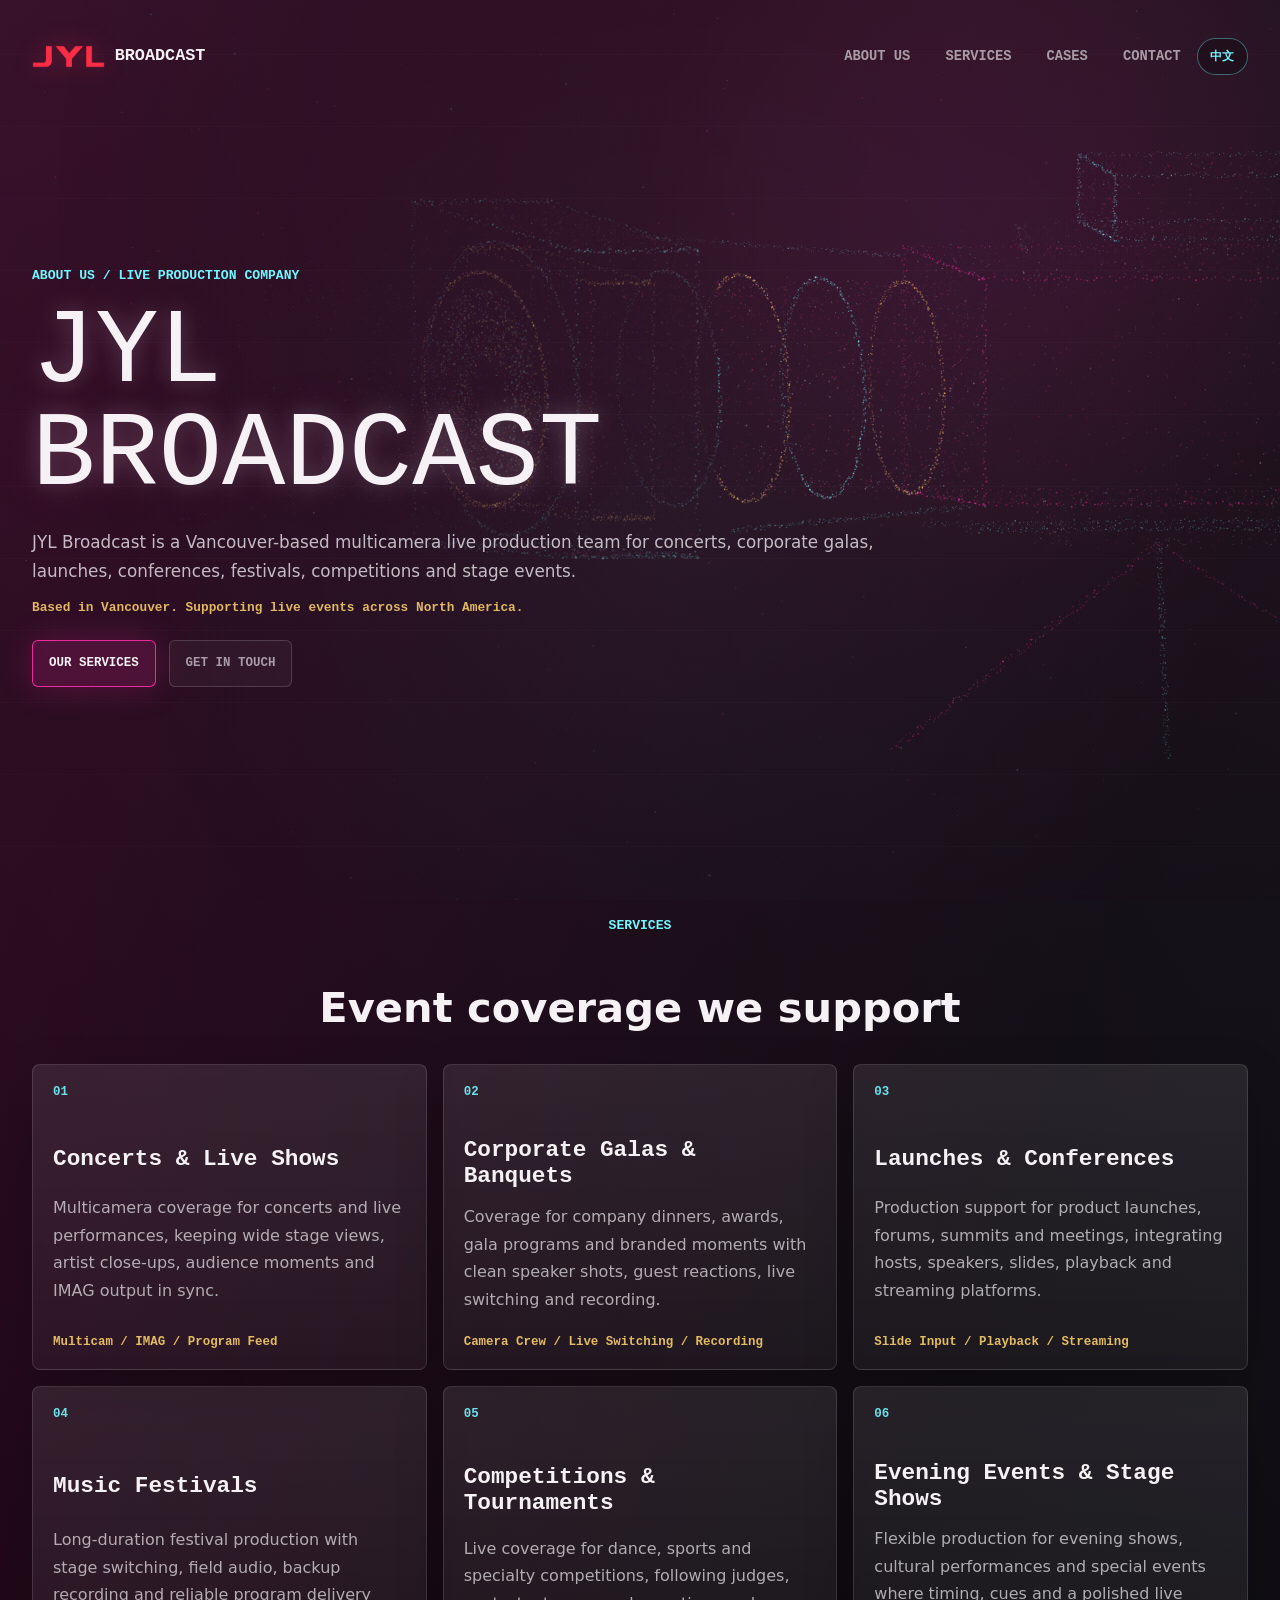
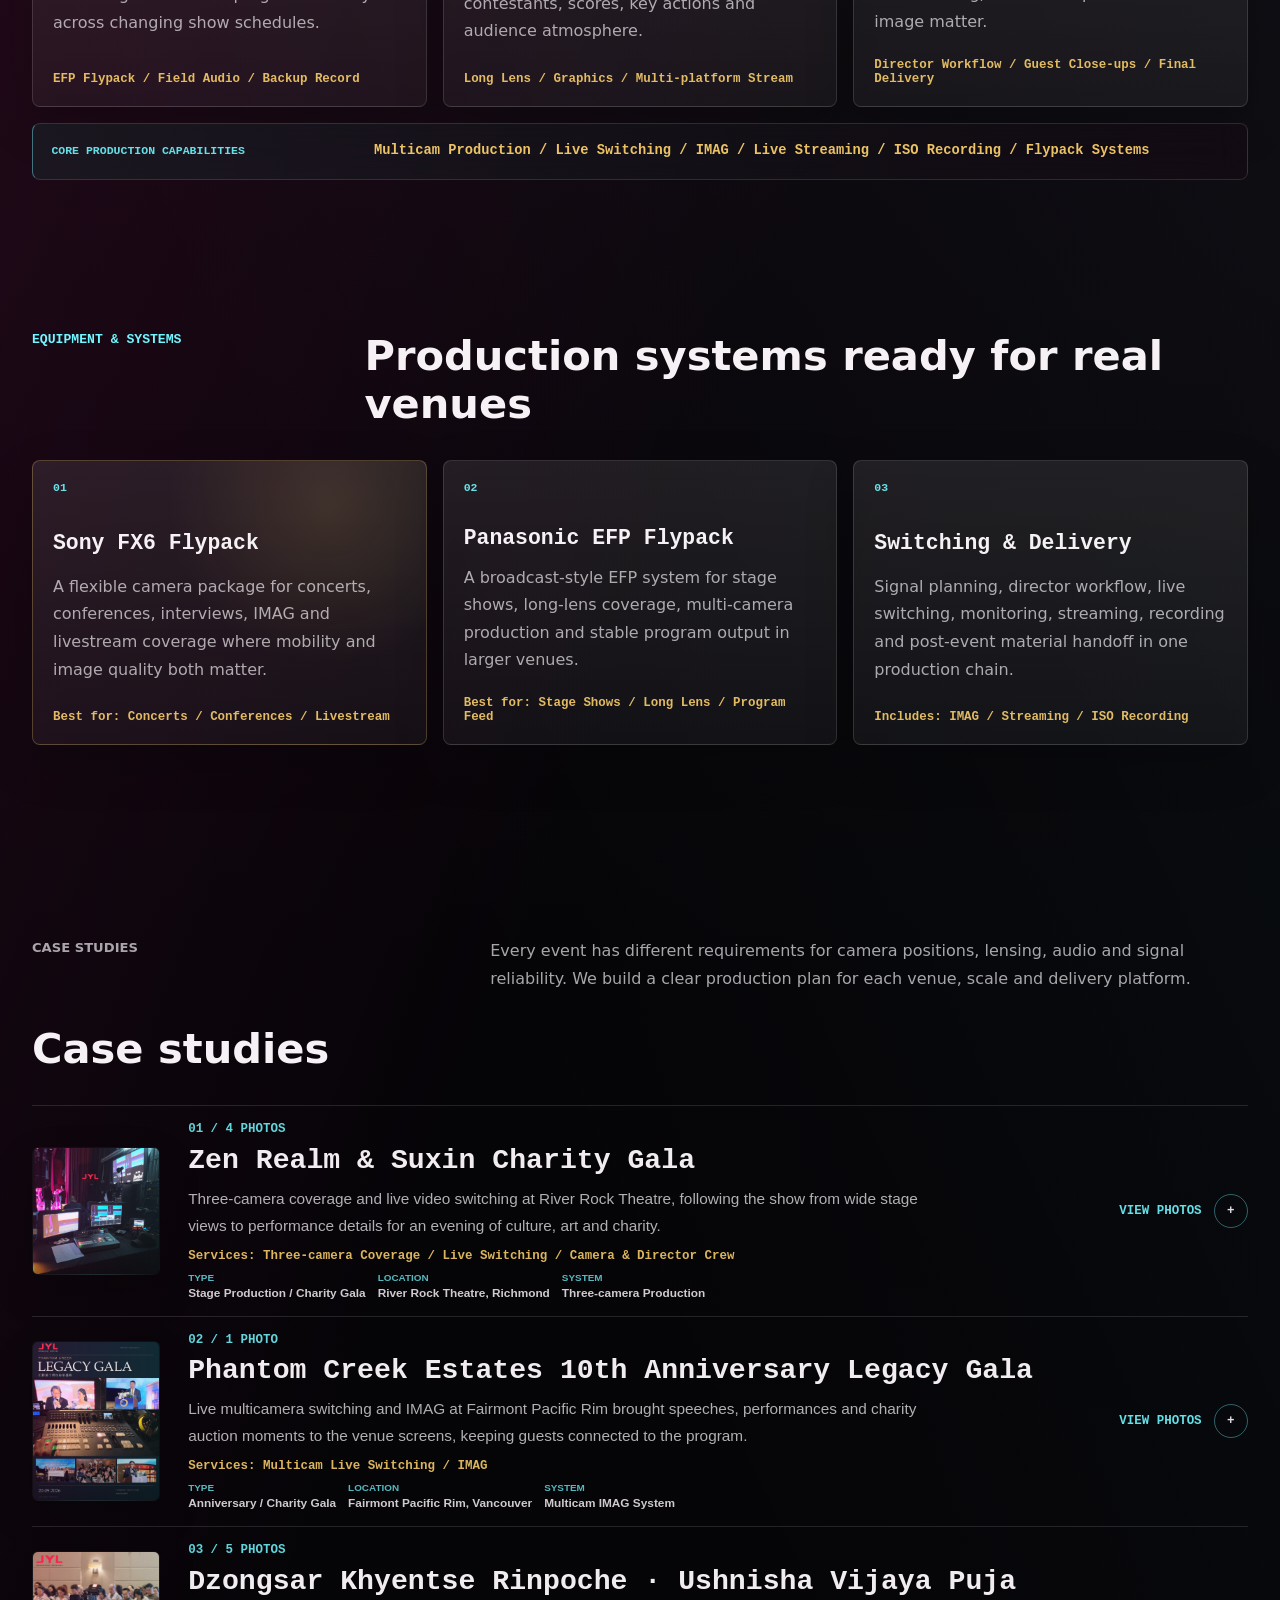
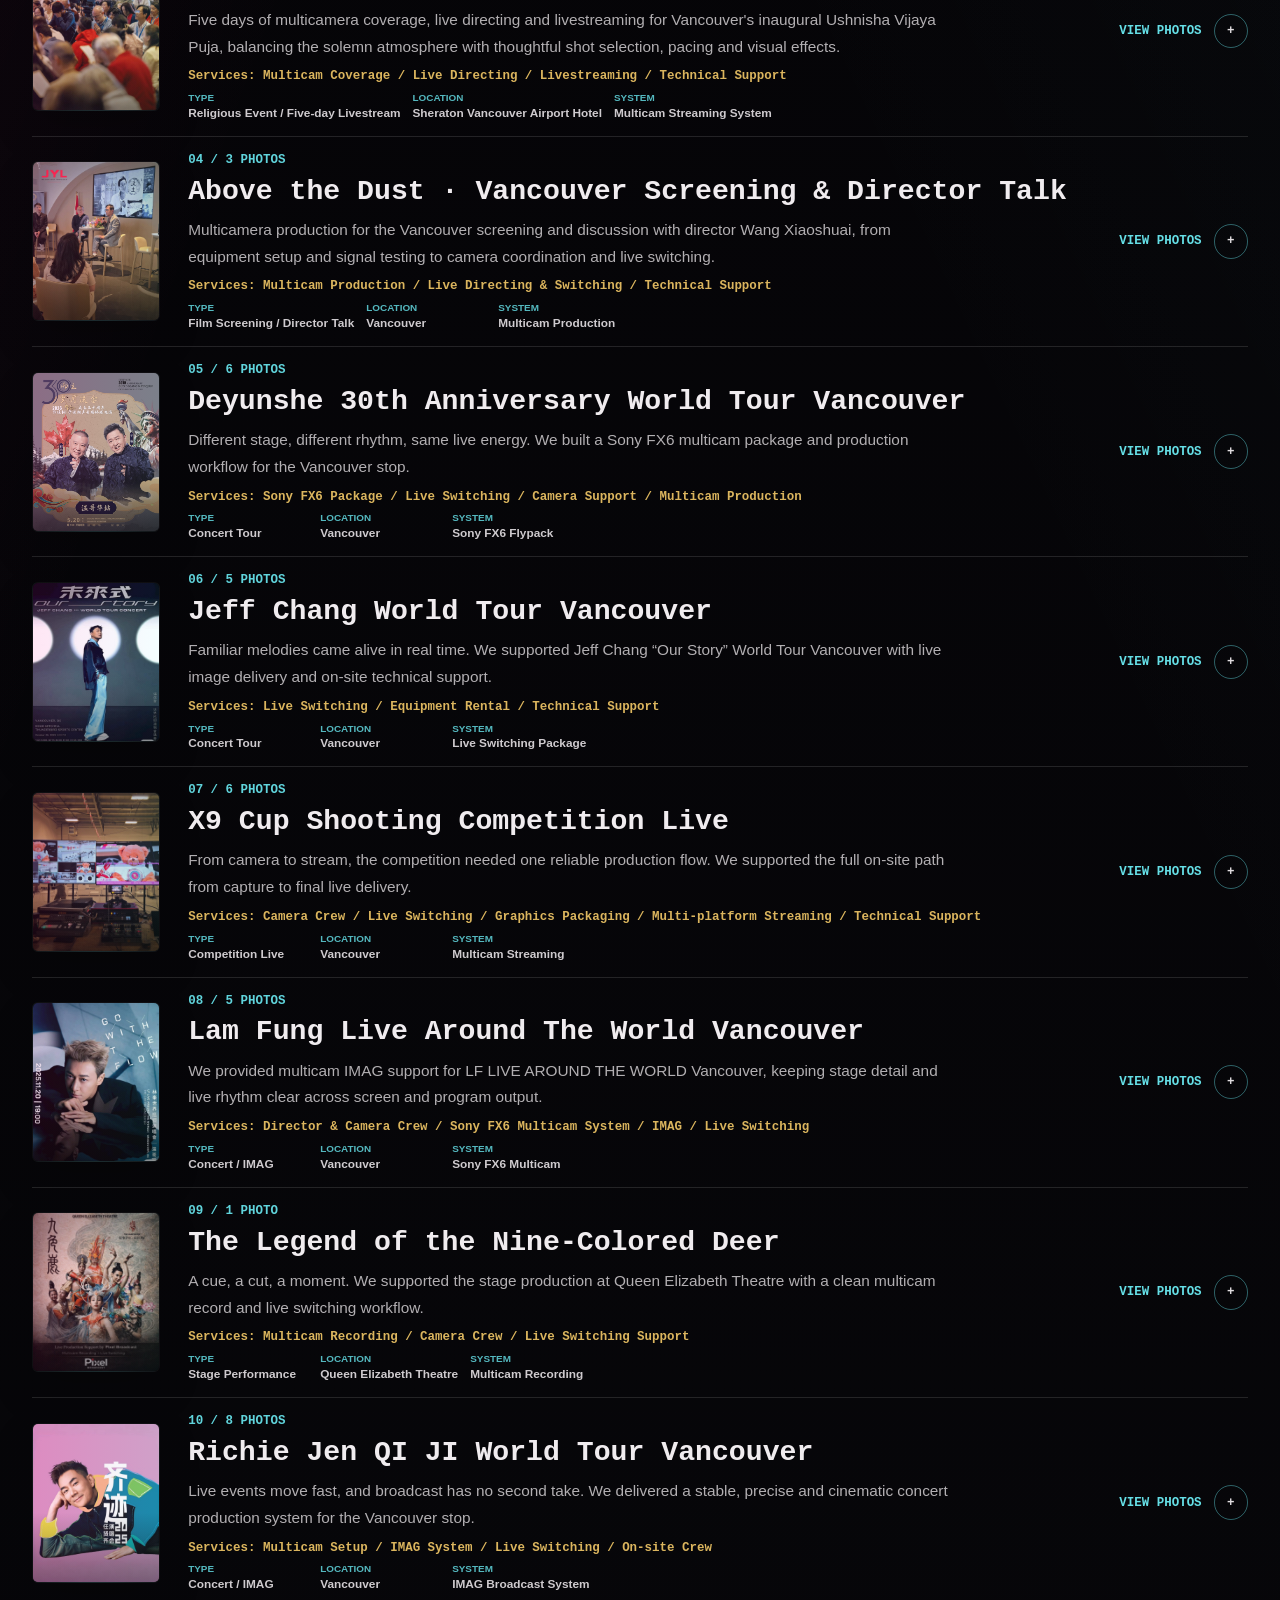
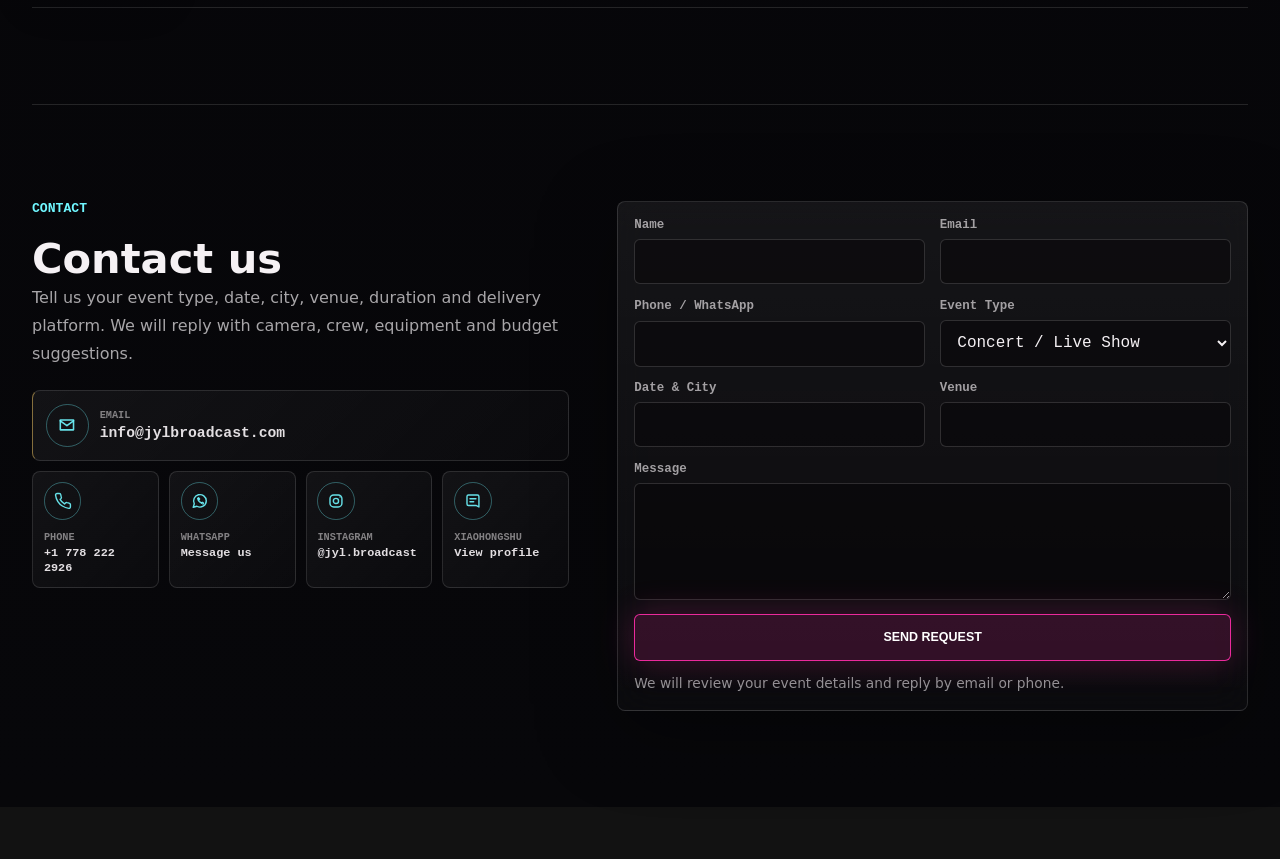
==== commit c6283367: "Add four bilingual case studies with locally saved photo galleries" ====
--- a/index.html
+++ b/index.html
@@ -9,7 +9,7 @@
       content="JYL Broadcast provides EFP camera crews, broadcast lens packages, multi-camera live production, equipment support, case studies, and live streaming delivery."
     />
     <link rel="icon" type="image/png" href="assets/brand/jyl-logo-mark-transparent.png" />
-    <link rel="stylesheet" href="styles.css?v=25" />
+    <link rel="stylesheet" href="styles.css?v=26" />
   </head>
   <body>
     <canvas id="signal-field" aria-hidden="true"></canvas>
@@ -138,12 +138,121 @@
         </div>
         <div class="post-gallery-list" aria-label="Case study photo posts">
           <article class="post-gallery" data-case-card>
+            <button class="case-teaser" type="button" aria-expanded="false" aria-controls="case-gallery-10" data-case-toggle>
+              <figure class="case-cover" style="aspect-ratio: 1 / 1">
+                <img src="assets/cases/case-10-01.jpg" width="1440" height="1440" loading="lazy" alt="Live switching desk at the Zen Realm and Suxin Charity Gala" />
+              </figure>
+              <span class="case-copy">
+                <span class="case-index" data-case-number="01" data-photo-count="4">01 / 4 PHOTOS</span>
+                <span class="case-title" data-i18n="caseZenTitle">Zen Realm &amp; Suxin Charity Gala</span>
+                <span class="case-text" data-i18n="caseZenText">Three-camera coverage and live video switching at River Rock Theatre, following the show from wide stage views to performance details for an evening of culture, art and charity.</span>
+                <span class="case-meta" data-i18n="caseZenMeta">Services: Three-camera Coverage / Live Switching / Camera &amp; Director Crew</span>
+                <span class="case-specs">
+                  <span><em data-i18n="caseTypeLabel">Type</em><strong data-i18n="caseZenType">Stage Production / Charity Gala</strong></span>
+                  <span><em data-i18n="caseLocationLabel">Location</em><strong data-i18n="caseZenLocation">River Rock Theatre, Richmond</strong></span>
+                  <span><em data-i18n="caseSystemLabel">System</em><strong data-i18n="caseZenSystem">Three-camera Production</strong></span>
+                </span>
+              </span>
+              <span class="case-action"><span data-case-toggle-label data-i18n="caseViewPhotos">View photos</span><span class="case-plus" aria-hidden="true">+</span></span>
+            </button>
+            <div class="case-expanded" id="case-gallery-10" hidden>
+              <div class="post-photo-grid">
+                <figure><img src="assets/cases/case-10-01.jpg" width="1440" height="1440" loading="lazy" alt="Zen Realm and Suxin Charity Gala live switching desk" /></figure>
+                <figure><img src="assets/cases/case-10-02.jpg" width="1440" height="1440" loading="lazy" alt="Zen Realm and Suxin Charity Gala stage production photo 2" /></figure>
+                <figure><img src="assets/cases/case-10-03.jpg" width="1440" height="1440" loading="lazy" alt="Zen Realm and Suxin Charity Gala stage production photo 3" /></figure>
+                <figure><img src="assets/cases/case-10-04.jpg" width="1440" height="1440" loading="lazy" alt="Camera setup at the Zen Realm and Suxin Charity Gala" /></figure>
+              </div>
+              <a class="case-link" href="https://www.instagram.com/p/DeccUKnj0gG/" target="_blank" rel="noreferrer" data-i18n="caseOpen">View on Instagram</a>
+            </div>
+          </article>
+          <article class="post-gallery" data-case-card>
+            <button class="case-teaser" type="button" aria-expanded="false" aria-controls="case-gallery-09" data-case-toggle>
+              <figure class="case-cover">
+                <img src="assets/cases/case-09-01.jpg" width="1440" height="1800" loading="lazy" alt="Phantom Creek Estates 10th Anniversary Legacy Gala production" />
+              </figure>
+              <span class="case-copy">
+                <span class="case-index" data-case-number="02" data-photo-count="1">02 / 1 PHOTO</span>
+                <span class="case-title" data-i18n="casePhantomTitle">Phantom Creek Estates 10th Anniversary Legacy Gala</span>
+                <span class="case-text" data-i18n="casePhantomText">Live multicamera switching and IMAG at Fairmont Pacific Rim brought speeches, performances and charity auction moments to the venue screens, keeping guests connected to the program.</span>
+                <span class="case-meta" data-i18n="casePhantomMeta">Services: Multicam Live Switching / IMAG</span>
+                <span class="case-specs">
+                  <span><em data-i18n="caseTypeLabel">Type</em><strong data-i18n="casePhantomType">Anniversary / Charity Gala</strong></span>
+                  <span><em data-i18n="caseLocationLabel">Location</em><strong data-i18n="casePhantomLocation">Fairmont Pacific Rim, Vancouver</strong></span>
+                  <span><em data-i18n="caseSystemLabel">System</em><strong data-i18n="casePhantomSystem">Multicam IMAG System</strong></span>
+                </span>
+              </span>
+              <span class="case-action"><span data-case-toggle-label data-i18n="caseViewPhotos">View photos</span><span class="case-plus" aria-hidden="true">+</span></span>
+            </button>
+            <div class="case-expanded" id="case-gallery-09" hidden>
+              <div class="post-photo-grid">
+                <figure><img src="assets/cases/case-09-01.jpg" width="1440" height="1800" loading="lazy" alt="Phantom Creek Estates 10th Anniversary Legacy Gala at Fairmont Pacific Rim" /></figure>
+              </div>
+              <a class="case-link" href="https://www.instagram.com/p/DeAyN-gBqTn/" target="_blank" rel="noreferrer" data-i18n="caseOpen">View on Instagram</a>
+            </div>
+          </article>
+          <article class="post-gallery" data-case-card>
+            <button class="case-teaser" type="button" aria-expanded="false" aria-controls="case-gallery-08" data-case-toggle>
+              <figure class="case-cover">
+                <img src="assets/cases/case-08-01.jpg" width="1440" height="1800" loading="lazy" alt="Dzongsar Khyentse Rinpoche Ushnisha Vijaya Puja in Vancouver" />
+              </figure>
+              <span class="case-copy">
+                <span class="case-index" data-case-number="03" data-photo-count="5">03 / 5 PHOTOS</span>
+                <span class="case-title" data-i18n="casePujaTitle">Dzongsar Khyentse Rinpoche · Ushnisha Vijaya Puja</span>
+                <span class="case-text" data-i18n="casePujaText">Five days of multicamera coverage, live directing and livestreaming for Vancouver's inaugural Ushnisha Vijaya Puja, balancing the solemn atmosphere with thoughtful shot selection, pacing and visual effects.</span>
+                <span class="case-meta" data-i18n="casePujaMeta">Services: Multicam Coverage / Live Directing / Livestreaming / Technical Support</span>
+                <span class="case-specs">
+                  <span><em data-i18n="caseTypeLabel">Type</em><strong data-i18n="casePujaType">Religious Event / Five-day Livestream</strong></span>
+                  <span><em data-i18n="caseLocationLabel">Location</em><strong data-i18n="casePujaLocation">Sheraton Vancouver Airport Hotel</strong></span>
+                  <span><em data-i18n="caseSystemLabel">System</em><strong data-i18n="casePujaSystem">Multicam Streaming System</strong></span>
+                </span>
+              </span>
+              <span class="case-action"><span data-case-toggle-label data-i18n="caseViewPhotos">View photos</span><span class="case-plus" aria-hidden="true">+</span></span>
+            </button>
+            <div class="case-expanded" id="case-gallery-08" hidden>
+              <div class="post-photo-grid">
+                <figure><img src="assets/cases/case-08-01.jpg" width="1440" height="1800" loading="lazy" alt="Ushnisha Vijaya Puja live production photo 1" /></figure>
+                <figure><img src="assets/cases/case-08-02.jpg" width="1440" height="1801" loading="lazy" alt="Ushnisha Vijaya Puja camera setup" /></figure>
+                <figure><img src="assets/cases/case-08-03.jpg" width="1440" height="1801" loading="lazy" alt="Ushnisha Vijaya Puja live production photo 3" /></figure>
+                <figure><img src="assets/cases/case-08-04.jpg" width="1440" height="1800" loading="lazy" alt="Ushnisha Vijaya Puja live production photo 4" /></figure>
+                <figure><img src="assets/cases/case-08-05.jpg" width="1440" height="1801" loading="lazy" alt="Ushnisha Vijaya Puja live production photo 5" /></figure>
+              </div>
+              <a class="case-link" href="https://www.instagram.com/p/DdsyQ8zmxIQ/" target="_blank" rel="noreferrer" data-i18n="caseOpen">View on Instagram</a>
+            </div>
+          </article>
+          <article class="post-gallery" data-case-card>
+            <button class="case-teaser" type="button" aria-expanded="false" aria-controls="case-gallery-07" data-case-toggle>
+              <figure class="case-cover">
+                <img src="assets/cases/case-07-01.jpg" width="1440" height="1801" loading="lazy" alt="Above the Dust Vancouver screening and director talk production" />
+              </figure>
+              <span class="case-copy">
+                <span class="case-index" data-case-number="04" data-photo-count="3">04 / 3 PHOTOS</span>
+                <span class="case-title" data-i18n="caseDustTitle">Above the Dust · Vancouver Screening &amp; Director Talk</span>
+                <span class="case-text" data-i18n="caseDustText">Multicamera production for the Vancouver screening and discussion with director Wang Xiaoshuai, from equipment setup and signal testing to camera coordination and live switching.</span>
+                <span class="case-meta" data-i18n="caseDustMeta">Services: Multicam Production / Live Directing &amp; Switching / Technical Support</span>
+                <span class="case-specs">
+                  <span><em data-i18n="caseTypeLabel">Type</em><strong data-i18n="caseDustType">Film Screening / Director Talk</strong></span>
+                  <span><em data-i18n="caseLocationLabel">Location</em><strong data-i18n="caseDustLocation">Vancouver</strong></span>
+                  <span><em data-i18n="caseSystemLabel">System</em><strong data-i18n="caseDustSystem">Multicam Production</strong></span>
+                </span>
+              </span>
+              <span class="case-action"><span data-case-toggle-label data-i18n="caseViewPhotos">View photos</span><span class="case-plus" aria-hidden="true">+</span></span>
+            </button>
+            <div class="case-expanded" id="case-gallery-07" hidden>
+              <div class="post-photo-grid">
+                <figure><img src="assets/cases/case-07-01.jpg" width="1440" height="1801" loading="lazy" alt="Above the Dust screening and director talk photo 1" /></figure>
+                <figure><img src="assets/cases/case-07-02.jpg" width="1440" height="1801" loading="lazy" alt="Above the Dust screening multicamera equipment" /></figure>
+                <figure><img src="assets/cases/case-07-03.jpg" width="1440" height="1801" loading="lazy" alt="Above the Dust screening and director talk photo 3" /></figure>
+              </div>
+              <a class="case-link" href="https://www.instagram.com/p/DdYDTZeGxXU/" target="_blank" rel="noreferrer" data-i18n="caseOpen">View on Instagram</a>
+            </div>
+          </article>
+          <article class="post-gallery" data-case-card>
             <button class="case-teaser" type="button" aria-expanded="false" aria-controls="case-gallery-06" data-case-toggle>
               <figure class="case-cover">
                 <img src="assets/cases/case-06-01.jpg" alt="Deyunshe 30th Anniversary World Tour Vancouver live production" />
               </figure>
               <span class="case-copy">
-                <span class="case-index">01 / 6 PHOTOS</span>
+                <span class="case-index" data-case-number="05" data-photo-count="6">05 / 6 PHOTOS</span>
                 <span class="case-title" data-i18n="caseDeyunsheTitle">Deyunshe 30th Anniversary World Tour Vancouver</span>
                 <span class="case-text" data-i18n="caseDeyunsheText">Sony FX6 camera package, live switching, camera support and multicam production for Deyunshe 30th Anniversary World Tour in Vancouver.</span>
                 <span class="case-meta" data-i18n="caseDeyunsheMeta">Sony FX6 / Live Switching / Multicam Production</span>
@@ -176,7 +285,7 @@
                 <img src="assets/cases/case-01-01.jpg" alt="Jeff Chang World Tour Vancouver live production" />
               </figure>
               <span class="case-copy">
-                <span class="case-index">02 / 5 PHOTOS</span>
+                <span class="case-index" data-case-number="06" data-photo-count="5">06 / 5 PHOTOS</span>
                 <span class="case-title" data-i18n="caseJeffTitle">Jeff Chang World Tour Vancouver</span>
                 <span class="case-text" data-i18n="caseJeffText">Live switching, equipment rental and technical support for Jeff Chang “Our Story” World Tour in Vancouver.</span>
                 <span class="case-meta" data-i18n="caseJeffMeta">Live Switching / Equipment Rental / Technical Support</span>
@@ -208,7 +317,7 @@
                 <img src="assets/cases/case-02-01.jpg" alt="X9 Cup Shooting Competition live broadcast" />
               </figure>
               <span class="case-copy">
-                <span class="case-index">03 / 6 PHOTOS</span>
+                <span class="case-index" data-case-number="07" data-photo-count="6">07 / 6 PHOTOS</span>
                 <span class="case-title" data-i18n="caseX9Title">X9 Cup Shooting Competition Live</span>
                 <span class="case-text" data-i18n="caseX9Text">An end-to-end competition workflow from camera crew and live switching to graphics and multi-platform streaming.</span>
                 <span class="case-meta" data-i18n="caseX9Meta">Camera Crew / Graphics / Streaming</span>
@@ -241,7 +350,7 @@
                 <img src="assets/cases/case-03-01.jpg" alt="Lam Fung Vancouver concert IMAG support" />
               </figure>
               <span class="case-copy">
-                <span class="case-index">04 / 5 PHOTOS</span>
+                <span class="case-index" data-case-number="08" data-photo-count="5">08 / 5 PHOTOS</span>
                 <span class="case-title" data-i18n="caseLamTitle">Lam Fung Live Around The World Vancouver</span>
                 <span class="case-text" data-i18n="caseLamText">Multicam IMAG support with a Sony FX6-based camera system, director workflow and on-site switching.</span>
                 <span class="case-meta" data-i18n="caseLamMeta">Sony FX6 / IMAG / Live Switching</span>
@@ -273,7 +382,7 @@
                 <img src="assets/cases/case-04-01.jpg" alt="The Legend of the Nine-Colored Deer stage production" />
               </figure>
               <span class="case-copy">
-                <span class="case-index">05 / 1 PHOTO</span>
+                <span class="case-index" data-case-number="09" data-photo-count="1">09 / 1 PHOTO</span>
                 <span class="case-title" data-i18n="caseDeerTitle">The Legend of the Nine-Colored Deer</span>
                 <span class="case-text" data-i18n="caseDeerText">On-site multicam recording, camera crew and live switching support at Queen Elizabeth Theatre.</span>
                 <span class="case-meta" data-i18n="caseDeerMeta">Multicam Record / Camera Crew / Switching</span>
@@ -301,7 +410,7 @@
                 <img src="assets/cases/case-05-01.jpg" alt="Richie Jen QI JI World Tour Vancouver live production" />
               </figure>
               <span class="case-copy">
-                <span class="case-index">06 / 8 PHOTOS</span>
+                <span class="case-index" data-case-number="10" data-photo-count="8">10 / 8 PHOTOS</span>
                 <span class="case-title" data-i18n="caseRichieTitle">Richie Jen QI JI World Tour Vancouver</span>
                 <span class="case-text" data-i18n="caseRichieText">Multicam setup, IMAG system, live switching and on-site crew support for a concert production with no second take.</span>
                 <span class="case-meta" data-i18n="caseRichieMeta">Multicam / IMAG / On-site Crew</span>
@@ -456,6 +565,6 @@
       </section>
     </main>
 
-    <script src="script.js?v=25"></script>
+    <script src="script.js?v=26"></script>
   </body>
 </html>
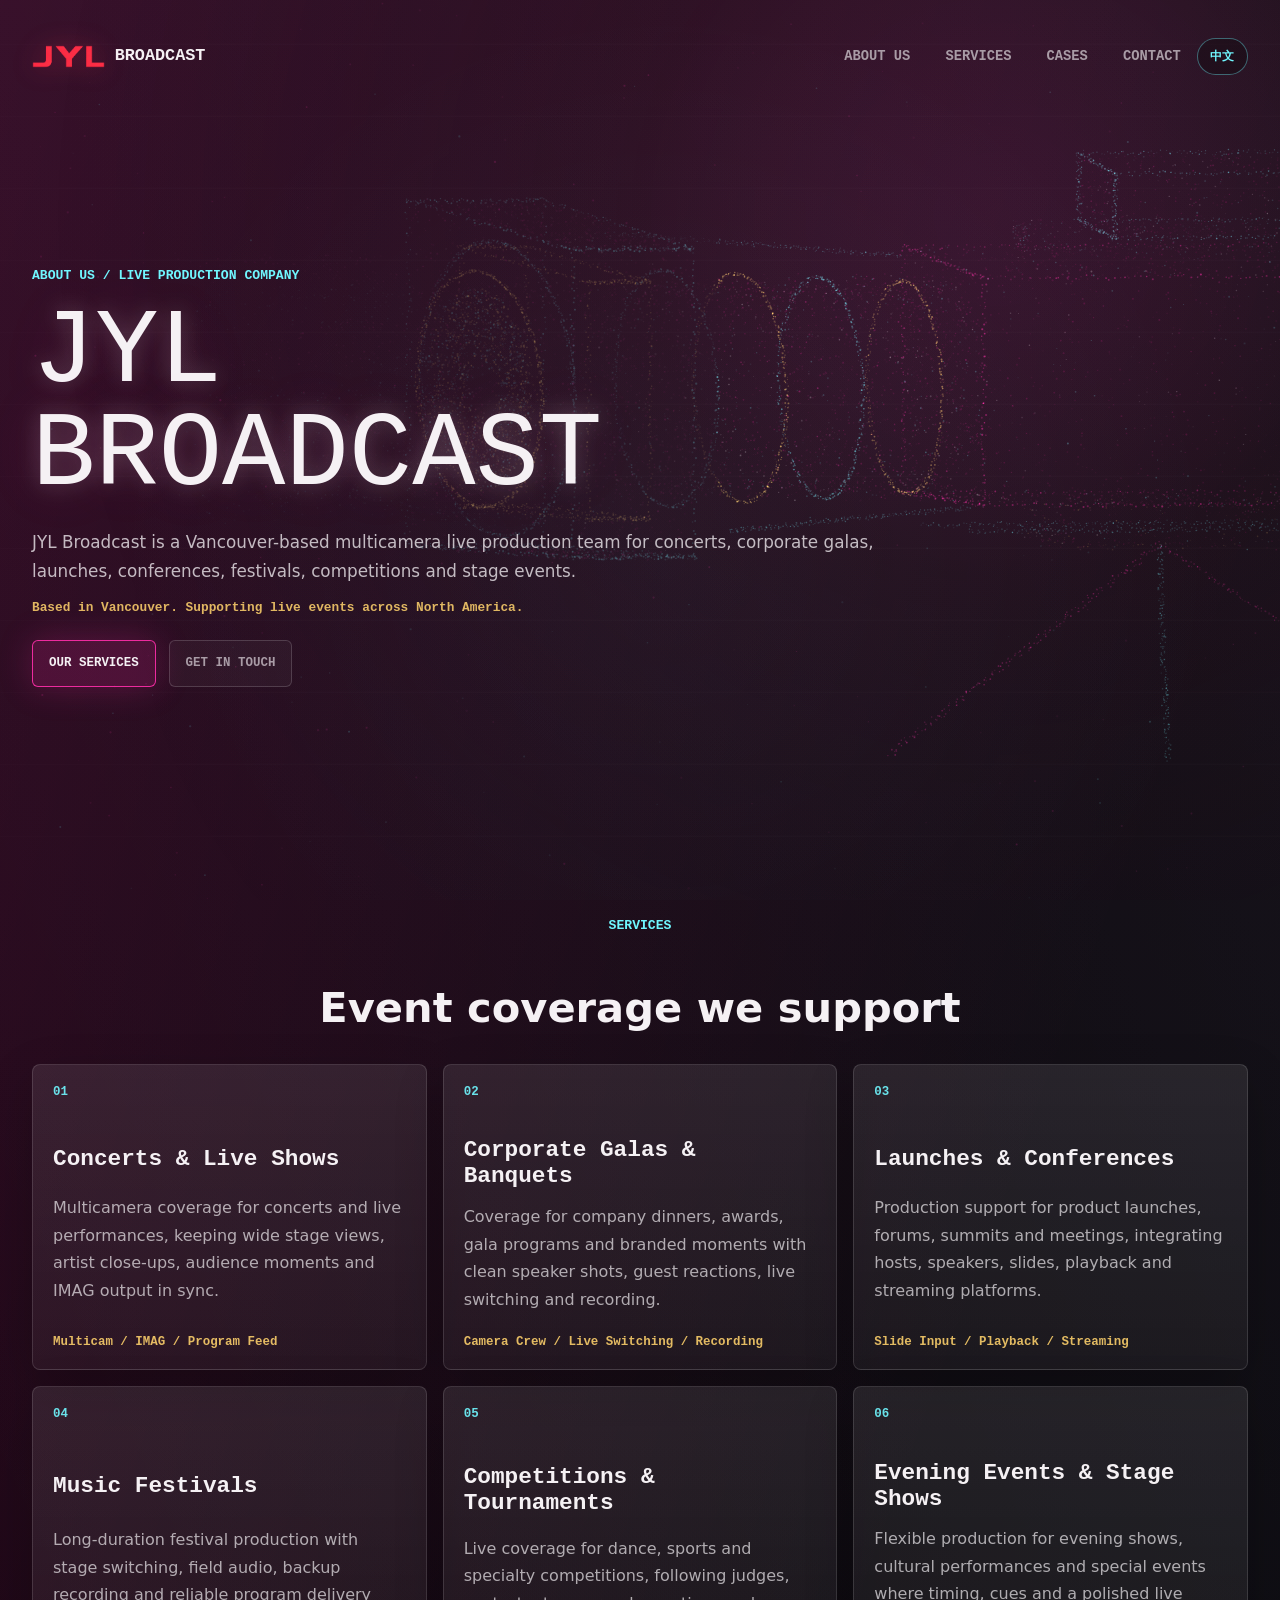
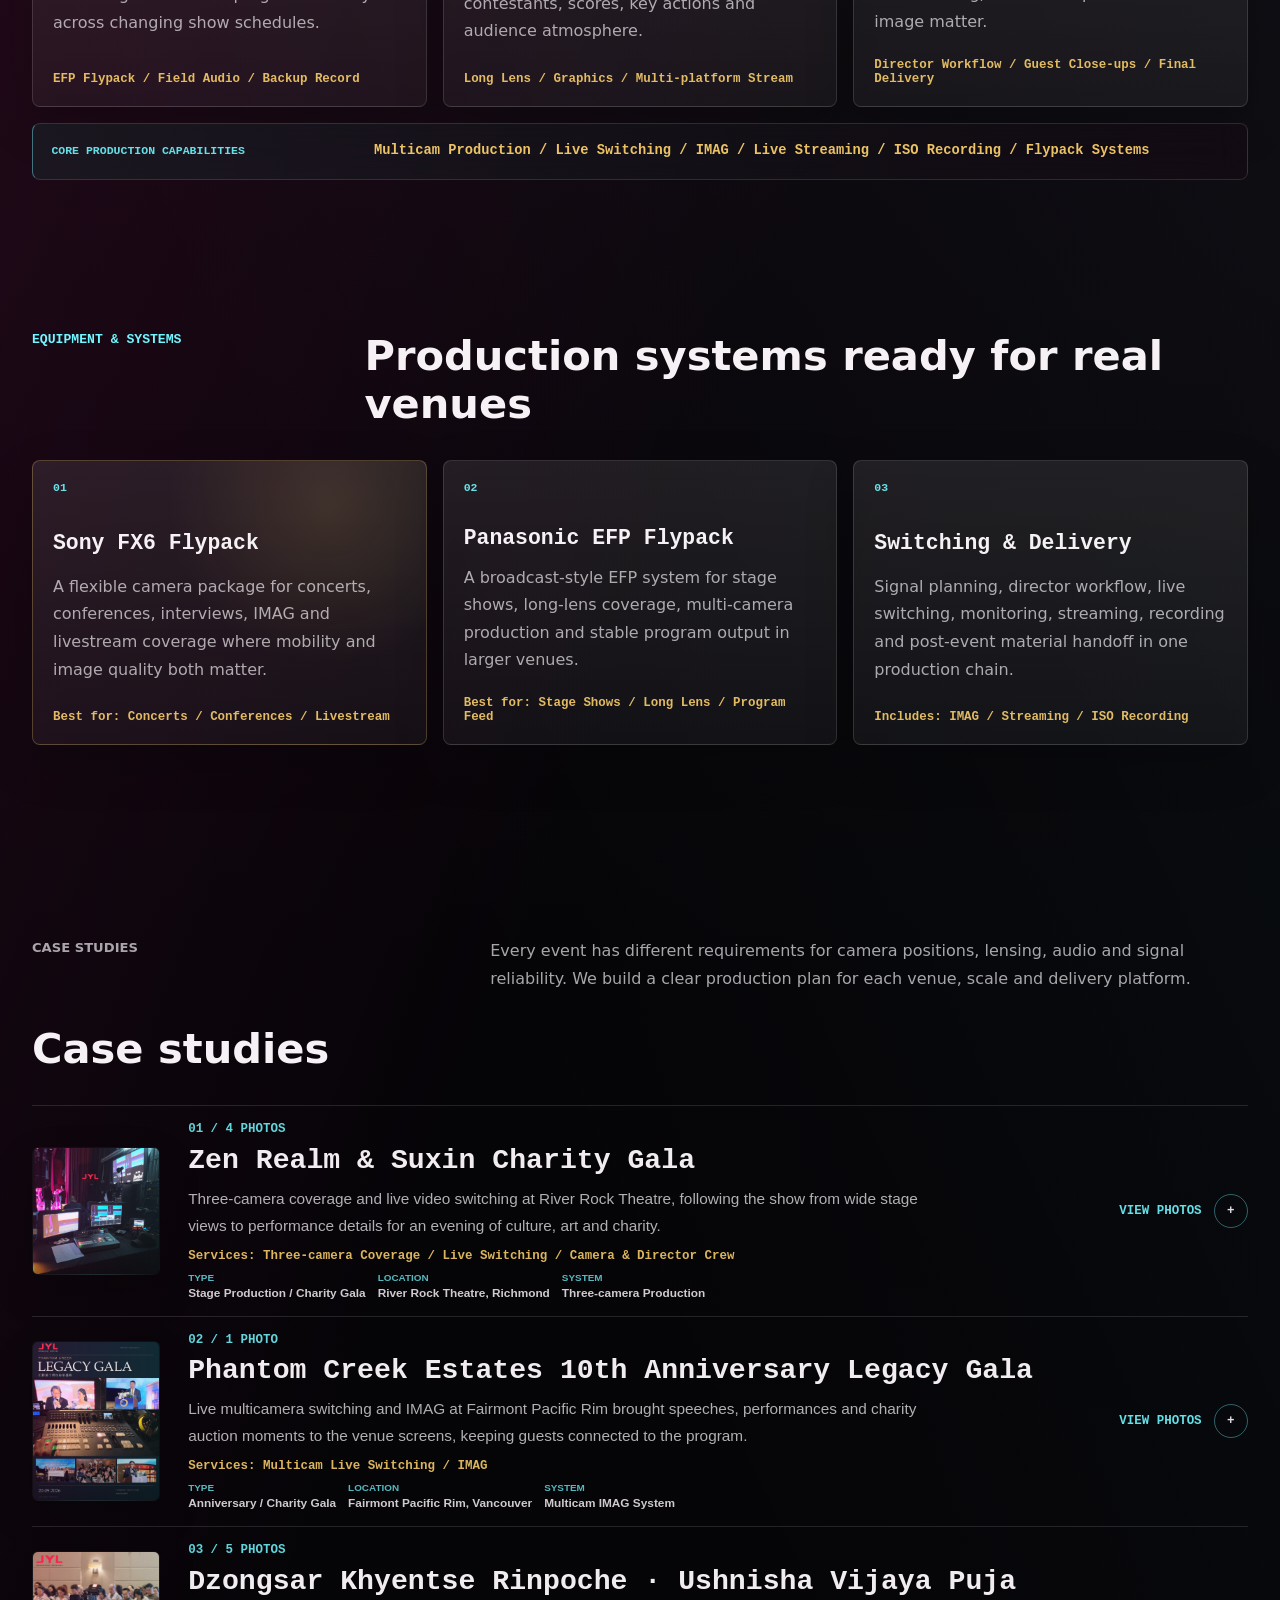
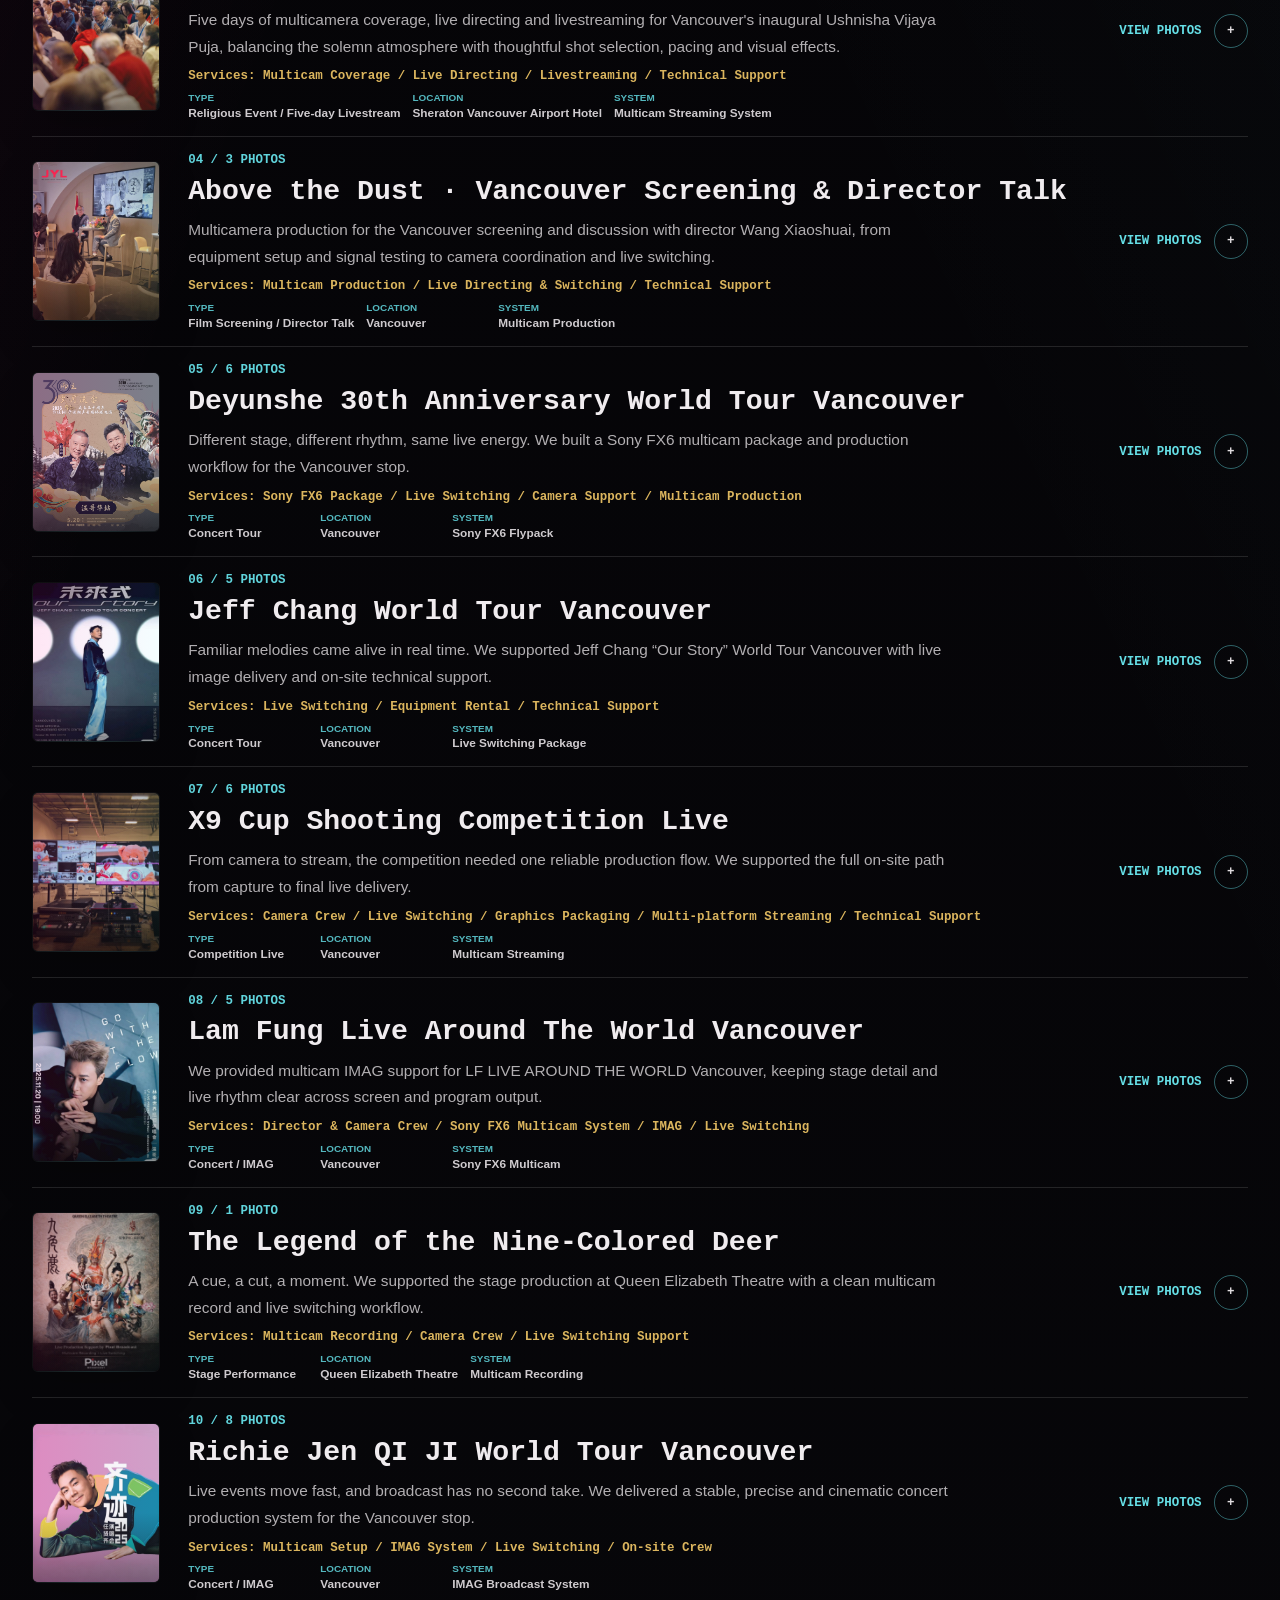
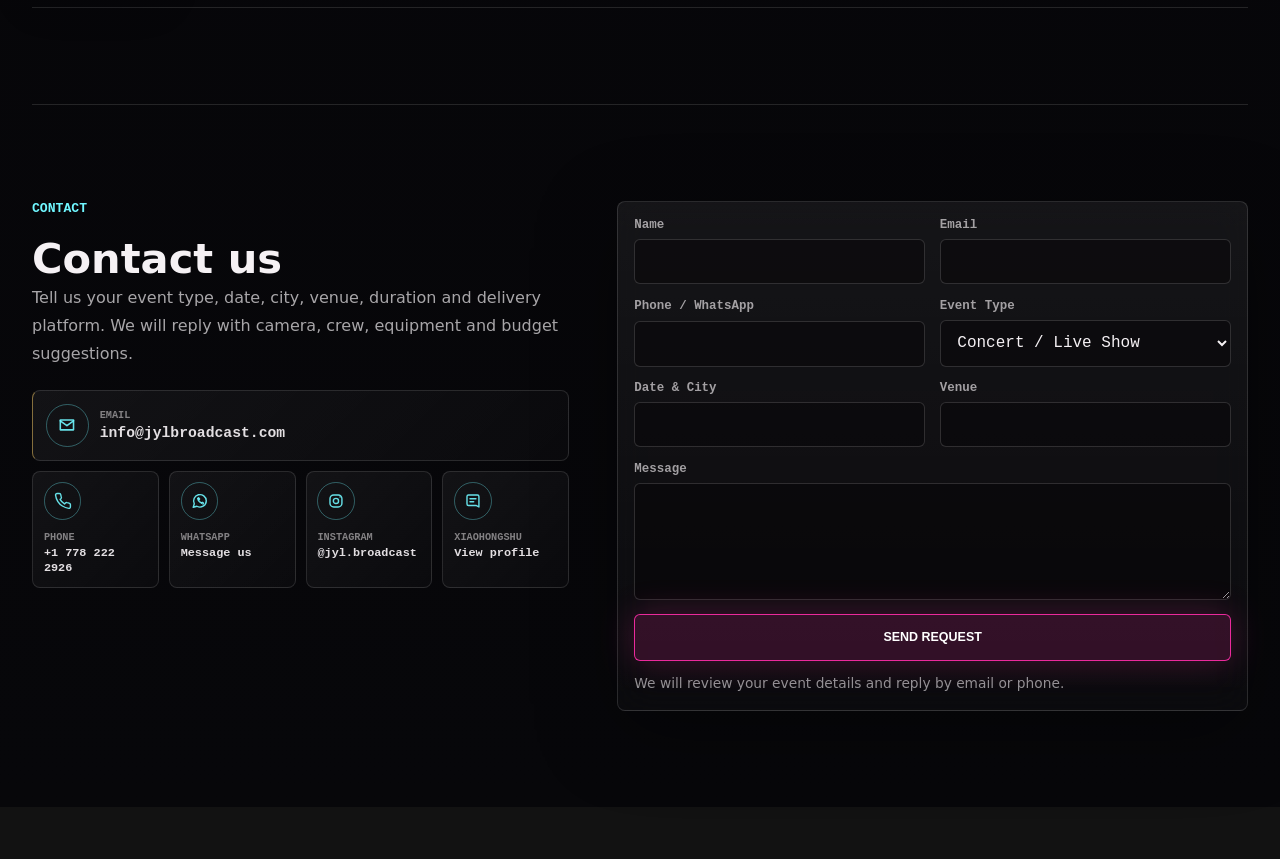
==== commit 05d960bc: "Correct Chinese case names and copy from original Xiaohongshu posts" ====
--- a/index.html
+++ b/index.html
@@ -216,6 +216,7 @@
                 <figure><img src="assets/cases/case-08-04.jpg" width="1440" height="1800" loading="lazy" alt="Ushnisha Vijaya Puja live production photo 4" /></figure>
                 <figure><img src="assets/cases/case-08-05.jpg" width="1440" height="1801" loading="lazy" alt="Ushnisha Vijaya Puja live production photo 5" /></figure>
               </div>
+              <p class="case-text" data-i18n="casePujaPhotoCredit">Photography: 那个摄影师Shawn</p>
               <a class="case-link" href="https://www.instagram.com/p/DdsyQ8zmxIQ/" target="_blank" rel="noreferrer" data-i18n="caseOpen">View on Instagram</a>
             </div>
           </article>
@@ -565,6 +566,6 @@
       </section>
     </main>
 
-    <script src="script.js?v=26"></script>
+    <script src="script.js?v=27"></script>
   </body>
 </html>
